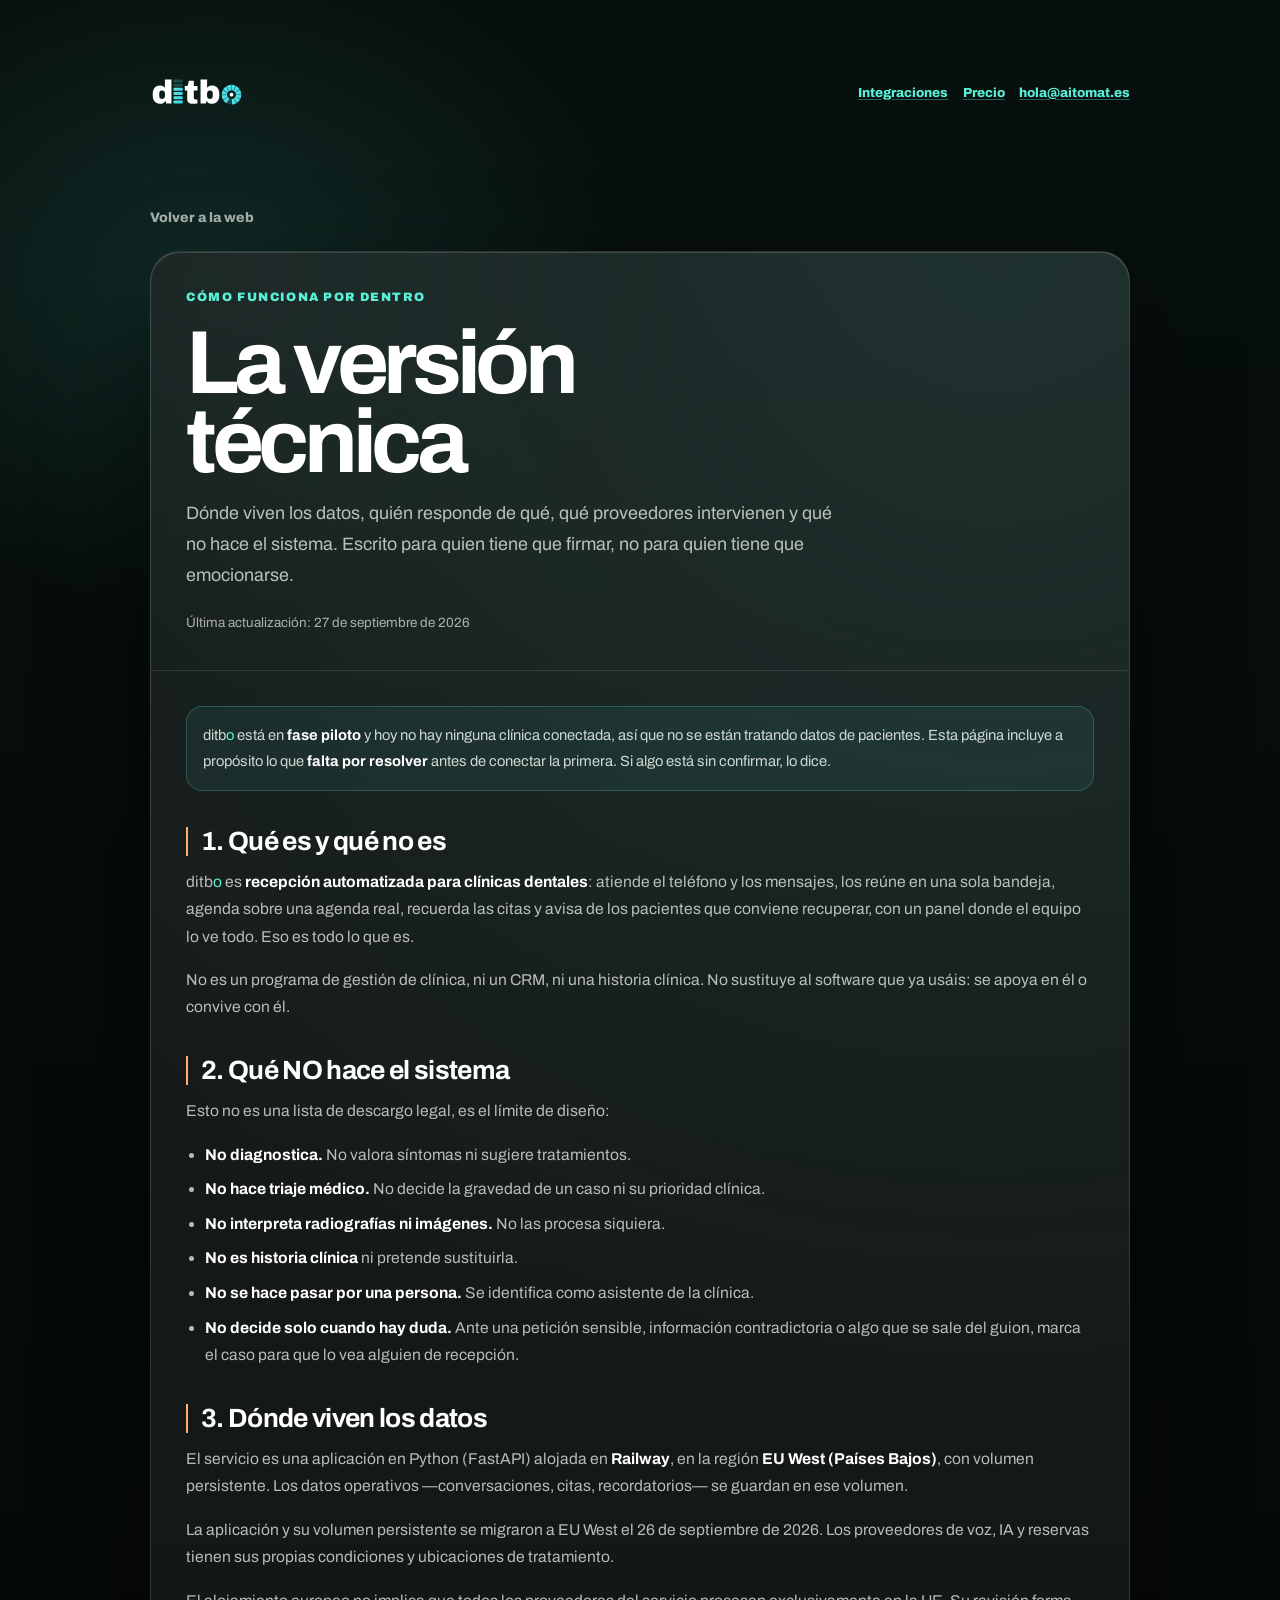
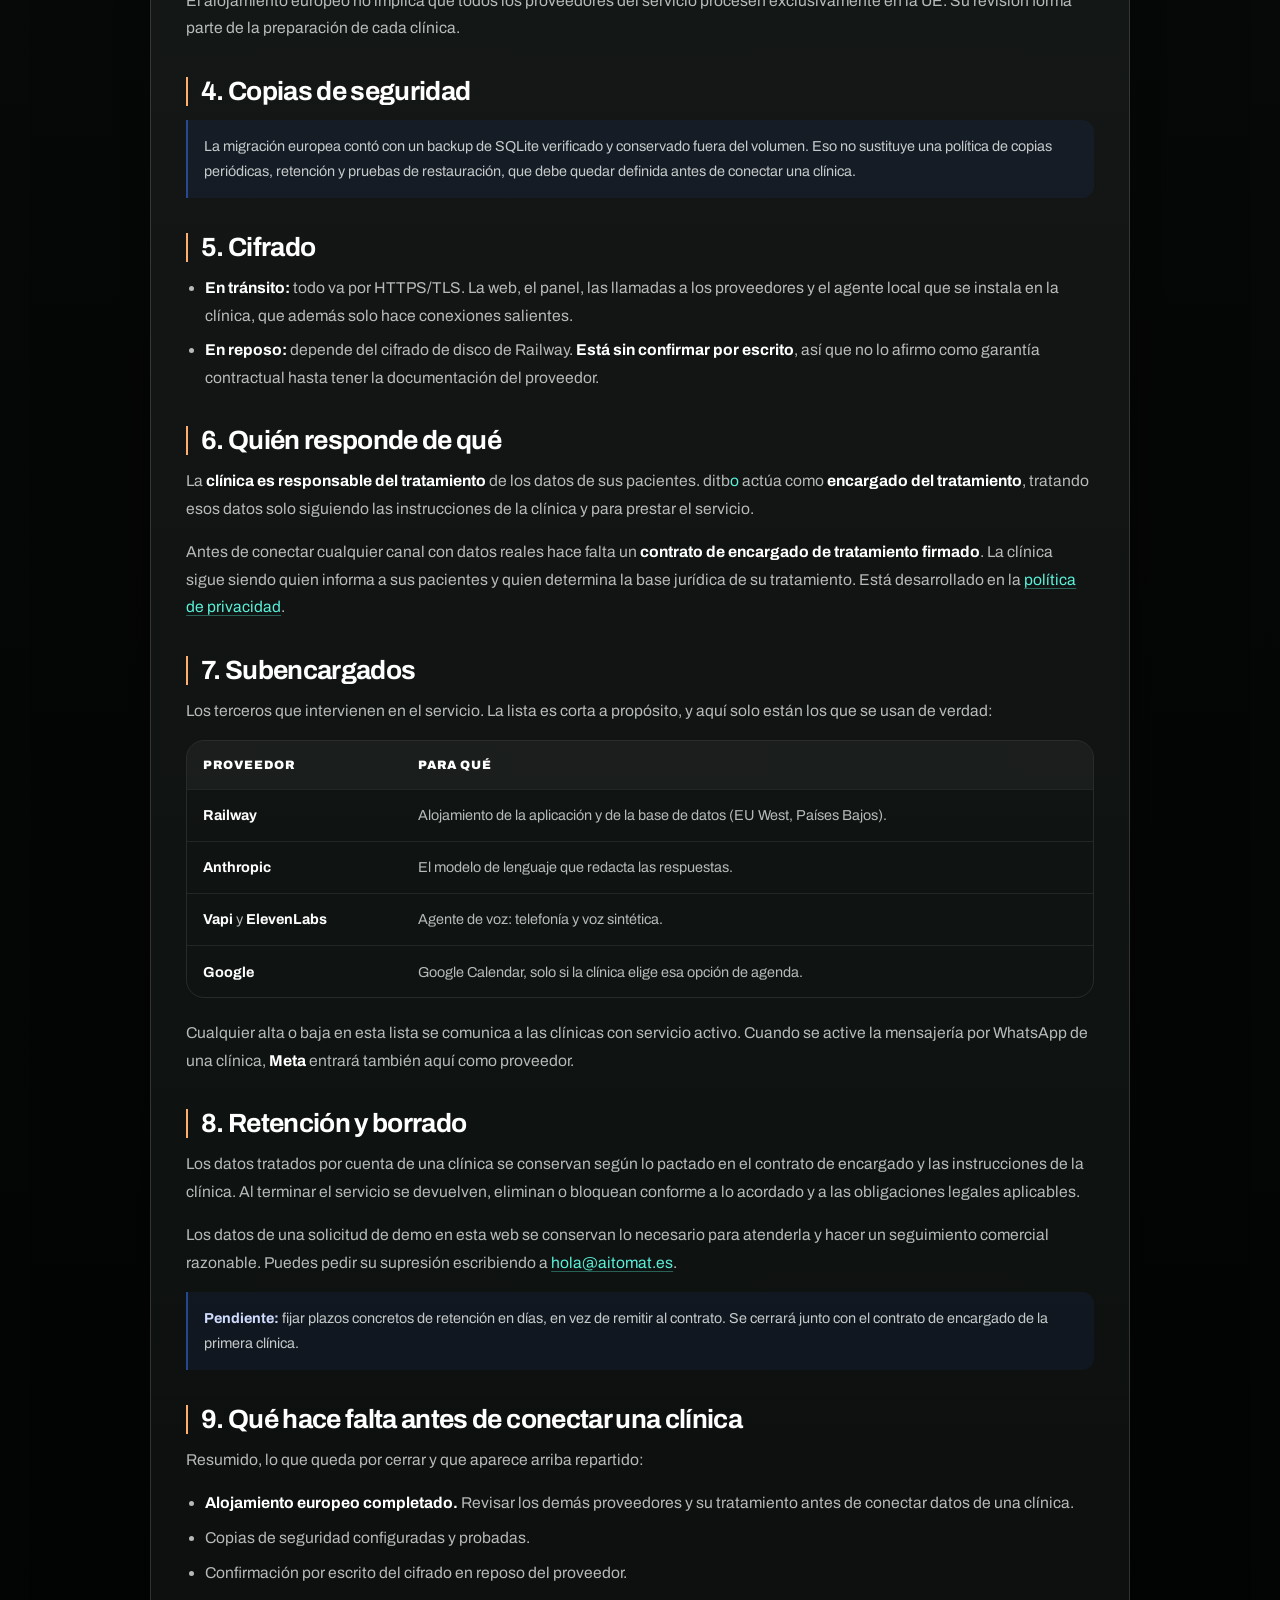
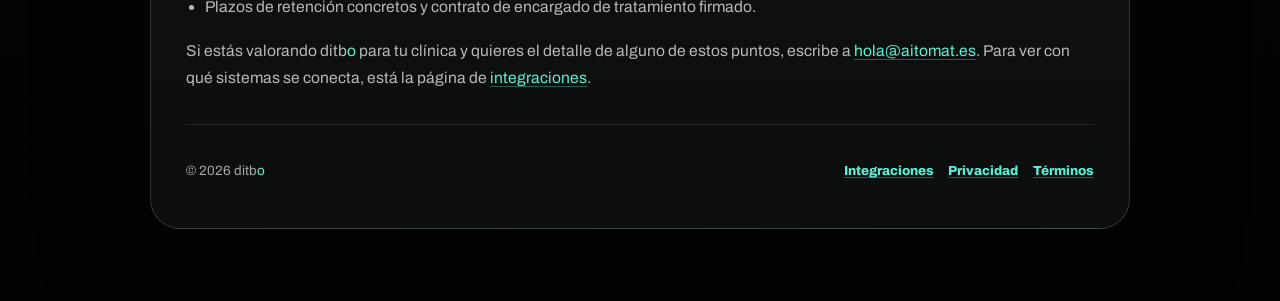
==== como-funciona.html @ bc3f9f7b "Marca ditbo, fase 2a: la web pasa a ditbo.es URLs canónicas, Open Graph, sitemap, robots y datos est" ====
<!DOCTYPE html>
<html lang="es">
<head>
  <meta charset="UTF-8">
  <meta name="viewport" content="width=device-width, initial-scale=1.0, viewport-fit=cover">
  <link rel="preload" href="fonts/archivo-normal-latin.woff2" as="font" type="font/woff2" crossorigin>
  <title>Cómo funciona por dentro - ditbo</title>
  <meta name="description" content="Dónde se alojan los datos, cifrado, responsable y encargado del tratamiento, subencargados, retención y qué NO hace el sistema. La versión técnica, para quien tiene que firmar.">
  <meta name="theme-color" content="#050706">
  <link rel="canonical" href="https://ditbo.es/como-funciona.html">
  <meta property="og:title" content="Cómo funciona por dentro - ditbo">
  <meta property="og:description" content="Dónde viven los datos, quién es responsable y quién encargado, qué proveedores intervienen y qué no hace el sistema.">
  <meta property="og:type" content="website">
  <meta property="og:url" content="https://ditbo.es/como-funciona.html">
  <meta property="og:site_name" content="ditbo">
  <meta property="og:locale" content="es_ES">
  <meta property="og:image" content="https://ditbo.es/assets/brand/ditbo-social-card.png">
  <meta property="og:image:width" content="1200">
  <meta property="og:image:height" content="630">
  <meta property="og:image:type" content="image/png">
  <meta property="og:image:alt" content="ditbo, recepción automatizada para clínicas dentales">
  <meta name="twitter:card" content="summary_large_image">
  <meta name="twitter:title" content="Cómo funciona ditbo por dentro">
  <meta name="twitter:description" content="Datos, seguridad, proveedores y límites técnicos de la recepción automatizada de ditbo para clínicas dentales.">
  <meta name="twitter:image" content="https://ditbo.es/assets/brand/ditbo-social-card.png">
  <meta name="twitter:image:alt" content="ditbo, recepción automatizada para clínicas dentales">
  <link rel="icon" href="/favicon.ico" sizes="any">
  <link rel="icon" type="image/png" sizes="48x48" href="/assets/brand/favicon-48.png">
  <link rel="icon" type="image/svg+xml" href="/brand/icono/icono-ditbo.svg">
  <link rel="apple-touch-icon" sizes="180x180" href="/assets/brand/apple-touch-icon.png">
  <link rel="manifest" href="site.webmanifest">
  <link rel="stylesheet" href="legal/legal.css?v=20261116-ditbo">
  <link rel="stylesheet" href="css/paginas.css?v=20261116-ditbo">
  <link rel="stylesheet" href="css/fonts.css?v=20260928-mobile-proportions">
  <link rel="stylesheet" href="css/refresh.css?v=20261116-ditbo">
</head>
<body>
  <main class="legal-shell">
    <nav class="legal-nav" aria-label="Navegación">
      <a class="brand" href="index.html" aria-label="ditbo, inicio"><img class="brand-wordmark" src="brand/logo/logo-ditbo.svg" alt="ditbo" width="2851" height="845"></a>
      <div class="legal-links">
        <a href="integraciones.html">Integraciones</a>
        <a href="index.html#precio">Precio</a>
        <a href="mailto:hola@aitomat.es">hola@aitomat.es</a>
      </div>
    </nav>

    <a class="back-link" href="index.html">Volver a la web</a>

    <article class="legal-doc">
      <header class="legal-head">
        <p class="legal-kicker">Cómo funciona por dentro</p>
        <h1>La versión técnica</h1>
        <p class="legal-lead">Dónde viven los datos, quién responde de qué, qué proveedores intervienen y qué no hace el sistema. Escrito para quien tiene que firmar, no para quien tiene que emocionarse.</p>
        <p class="legal-updated">Última actualización: 27 de septiembre de 2026</p>
      </header>

      <div class="legal-body">
        <p class="notice">
          <span class="marca">ditb<span class="b-ai">o</span></span> está en <strong>fase piloto</strong> y hoy no hay ninguna clínica conectada, así que no se están tratando datos de pacientes. Esta página incluye a propósito lo que <strong>falta por resolver</strong> antes de conectar la primera. Si algo está sin confirmar, lo dice.
        </p>

        <h2>1. Qué es y qué no es</h2>
        <p><span class="marca">ditb<span class="b-ai">o</span></span> es <strong>recepción automatizada para clínicas dentales</strong>: atiende el teléfono y los mensajes, los reúne en una sola bandeja, agenda sobre una agenda real, recuerda las citas y avisa de los pacientes que conviene recuperar, con un panel donde el equipo lo ve todo. Eso es todo lo que es.</p>
        <p>No es un programa de gestión de clínica, ni un CRM, ni una historia clínica. No sustituye al software que ya usáis: se apoya en él o convive con él.</p>

        <h2>2. Qué NO hace el sistema</h2>
        <p>Esto no es una lista de descargo legal, es el límite de diseño:</p>
        <ul>
          <li><strong>No diagnostica.</strong> No valora síntomas ni sugiere tratamientos.</li>
          <li><strong>No hace triaje médico.</strong> No decide la gravedad de un caso ni su prioridad clínica.</li>
          <li><strong>No interpreta radiografías ni imágenes.</strong> No las procesa siquiera.</li>
          <li><strong>No es historia clínica</strong> ni pretende sustituirla.</li>
          <li><strong>No se hace pasar por una persona.</strong> Se identifica como asistente de la clínica.</li>
          <li><strong>No decide solo cuando hay duda.</strong> Ante una petición sensible, información contradictoria o algo que se sale del guion, marca el caso para que lo vea alguien de recepción.</li>
        </ul>

        <h2>3. Dónde viven los datos</h2>
        <p>El servicio es una aplicación en Python (FastAPI) alojada en <strong>Railway</strong>, en la región <strong>EU West (Países Bajos)</strong>, con volumen persistente. Los datos operativos —conversaciones, citas, recordatorios— se guardan en ese volumen.</p>
        <p>La aplicación y su volumen persistente se migraron a EU West el 26 de septiembre de 2026. Los proveedores de voz, IA y reservas tienen sus propias condiciones y ubicaciones de tratamiento.</p>
        <p>El alojamiento europeo no implica que todos los proveedores del servicio procesen exclusivamente en la UE. Su revisión forma parte de la preparación de cada clínica.</p>

        <h2>4. Copias de seguridad</h2>
        <p class="int-falta">La migración europea contó con un backup de SQLite verificado y conservado fuera del volumen. Eso no sustituye una política de copias periódicas, retención y pruebas de restauración, que debe quedar definida antes de conectar una clínica.</p>

        <h2>5. Cifrado</h2>
        <ul>
          <li><strong>En tránsito:</strong> todo va por HTTPS/TLS. La web, el panel, las llamadas a los proveedores y el agente local que se instala en la clínica, que además solo hace conexiones salientes.</li>
          <li><strong>En reposo:</strong> depende del cifrado de disco de Railway. <strong>Está sin confirmar por escrito</strong>, así que no lo afirmo como garantía contractual hasta tener la documentación del proveedor.</li>
        </ul>

        <h2>6. Quién responde de qué</h2>
        <p>La <strong>clínica es responsable del tratamiento</strong> de los datos de sus pacientes. <span class="marca">ditb<span class="b-ai">o</span></span> actúa como <strong>encargado del tratamiento</strong>, tratando esos datos solo siguiendo las instrucciones de la clínica y para prestar el servicio.</p>
        <p>Antes de conectar cualquier canal con datos reales hace falta un <strong>contrato de encargado de tratamiento firmado</strong>. La clínica sigue siendo quien informa a sus pacientes y quien determina la base jurídica de su tratamiento. Está desarrollado en la <a href="legal/privacidad.html">política de privacidad</a>.</p>

        <h2>7. Subencargados</h2>
        <p>Los terceros que intervienen en el servicio. La lista es corta a propósito, y aquí solo están los que se usan de verdad:</p>
        <div class="legal-table-wrap">
          <table>
            <thead><tr><th>Proveedor</th><th>Para qué</th></tr></thead>
            <tbody>
              <tr><td data-label="Proveedor"><strong>Railway</strong></td><td data-label="Para qué">Alojamiento de la aplicación y de la base de datos (EU West, Países Bajos).</td></tr>
              <tr><td data-label="Proveedor"><strong>Anthropic</strong></td><td data-label="Para qué">El modelo de lenguaje que redacta las respuestas.</td></tr>
              <tr><td data-label="Proveedor"><strong>Vapi</strong> y <strong>ElevenLabs</strong></td><td data-label="Para qué">Agente de voz: telefonía y voz sintética.</td></tr>
              <tr><td data-label="Proveedor"><strong>Google</strong></td><td data-label="Para qué">Google Calendar, solo si la clínica elige esa opción de agenda.</td></tr>
            </tbody>
          </table>
        </div>
        <p>Cualquier alta o baja en esta lista se comunica a las clínicas con servicio activo. Cuando se active la mensajería por WhatsApp de una clínica, <strong>Meta</strong> entrará también aquí como proveedor.</p>

        <h2>8. Retención y borrado</h2>
        <p>Los datos tratados por cuenta de una clínica se conservan según lo pactado en el contrato de encargado y las instrucciones de la clínica. Al terminar el servicio se devuelven, eliminan o bloquean conforme a lo acordado y a las obligaciones legales aplicables.</p>
        <p>Los datos de una solicitud de demo en esta web se conservan lo necesario para atenderla y hacer un seguimiento comercial razonable. Puedes pedir su supresión escribiendo a <a href="mailto:hola@aitomat.es">hola@aitomat.es</a>.</p>
        <p class="int-falta"><strong>Pendiente:</strong> fijar plazos concretos de retención en días, en vez de remitir al contrato. Se cerrará junto con el contrato de encargado de la primera clínica.</p>

        <h2>9. Qué hace falta antes de conectar una clínica</h2>
        <p>Resumido, lo que queda por cerrar y que aparece arriba repartido:</p>
        <ul>
          <li><strong>Alojamiento europeo completado.</strong> Revisar los demás proveedores y su tratamiento antes de conectar datos de una clínica.</li>
          <li>Copias de seguridad configuradas y probadas.</li>
          <li>Confirmación por escrito del cifrado en reposo del proveedor.</li>
          <li>Plazos de retención concretos y contrato de encargado de tratamiento firmado.</li>
        </ul>
        <p>Si estás valorando <span class="marca">ditb<span class="b-ai">o</span></span> para tu clínica y quieres el detalle de alguno de estos puntos, escribe a <a href="mailto:hola@aitomat.es">hola@aitomat.es</a>. Para ver con qué sistemas se conecta, está la página de <a href="integraciones.html">integraciones</a>.</p>

        <footer class="legal-footer">
          <span>© 2026 <span class="marca">ditb<span class="b-ai">o</span></span></span>
          <div class="legal-links">
            <a href="integraciones.html">Integraciones</a>
            <a href="legal/privacidad.html">Privacidad</a>
            <a href="legal/terminos.html">Términos</a>
          </div>
        </footer>
      </div>
    </article>
  </main>
<script data-goatcounter="https://aitomat.goatcounter.com/count" async src="//gc.zgo.at/count.js"></script>
</body>
</html>
---- legal/legal.css ----
:root {
  --bg: #050706;
  --ink: #f7fbf8;
  --soft: rgba(247, 251, 248, 0.72);
  --muted: rgba(247, 251, 248, 0.5);
  --line: rgba(255, 255, 255, 0.13);
  --aqua: #5af0d8;
  --blue: #3978ff;
  --panel: rgba(255, 255, 255, 0.055);
  --panel-strong: rgba(255, 255, 255, 0.09);
  --radius: 22px;
}

* { box-sizing: border-box; }
html { scroll-behavior: smooth; }
body {
  margin: 0;
  min-height: 100vh;
  background:
    radial-gradient(900px 520px at 74% -12%, rgba(57, 120, 255, 0.18), transparent 62%),
    radial-gradient(680px 520px at 16% 8%, rgba(90, 240, 216, 0.12), transparent 64%),
    linear-gradient(180deg, #07100e 0%, var(--bg) 58%, #020303 100%);
  color: var(--ink);
  font-family: Archivo, system-ui, -apple-system, "Segoe UI", sans-serif;
  -webkit-font-smoothing: antialiased;
}

a { color: inherit; }
::selection { background: rgba(90, 240, 216, 0.28); }

.legal-shell {
  width: min(calc(100% - 2rem), 980px);
  margin: 0 auto;
  padding: clamp(2rem, 5vw, 4rem) 0 4.5rem;
}

.legal-nav,
.legal-footer {
  display: flex;
  align-items: center;
  justify-content: space-between;
  gap: 1rem;
  color: var(--muted);
}

.legal-nav {
  min-height: 56px;
  margin-bottom: clamp(3rem, 8vw, 5.5rem);
}

.brand {
  display: inline-flex;
  align-items: baseline;
  gap: 0.02em;
  color: var(--ink);
  font-family: Archivo, system-ui, sans-serif;
  font-size: 1.65rem;
  line-height: 1;
  text-decoration: none;
  white-space: nowrap;
}

.b-ai {
  color: var(--aqua);
}

.legal-links {
  display: flex;
  flex-wrap: wrap;
  justify-content: flex-end;
  gap: 0.9rem;
  font-size: 0.82rem;
  font-weight: 800;
}

.legal-links a,
.back-link,
.legal-doc a {
  color: var(--aqua);
  text-decoration: underline;
  text-decoration-color: rgba(90, 240, 216, 0.35);
  text-underline-offset: 0.18em;
}

.back-link {
  display: inline-flex;
  margin-bottom: 1.6rem;
  color: var(--muted);
  font-size: 0.86rem;
  font-weight: 800;
  text-decoration: none;
}

.legal-doc {
  position: relative;
  overflow: hidden;
  border: 1px solid rgba(255,255,255,0.14);
  border-radius: 30px;
  background:
    radial-gradient(circle at 86% 0%, rgba(90,240,216,0.1), transparent 38%),
    linear-gradient(180deg, rgba(255,255,255,0.075), rgba(255,255,255,0.03)),
    rgba(6,10,9,0.76);
  box-shadow: 0 42px 110px rgba(0,0,0,0.46), inset 0 1px 0 rgba(255,255,255,0.14);
}

.legal-head,
.legal-body {
  position: relative;
  z-index: 1;
}

.legal-head {
  padding: clamp(1.4rem, 4vw, 2.2rem);
  border-bottom: 1px solid rgba(255,255,255,0.1);
}

.legal-kicker {
  margin: 0 0 1rem;
  color: var(--aqua);
  font-size: 0.76rem;
  font-weight: 900;
  letter-spacing: 0.13em;
  text-transform: uppercase;
}

h1 {
  max-width: 12ch;
  margin: 0 0 1rem;
  color: #fff;
  font-size: clamp(2.8rem, 7vw, 5.6rem);
  line-height: 0.88;
  letter-spacing: -0.06em;
}

.legal-lead {
  max-width: 66ch;
  margin: 0;
  color: var(--soft);
  font-size: clamp(1rem, 1.6vw, 1.12rem);
  line-height: 1.7;
}

.legal-updated {
  margin: 1.2rem 0 0;
  color: var(--muted);
  font-size: 0.84rem;
}

.legal-body {
  padding: clamp(1.4rem, 4vw, 2.2rem);
}

.notice {
  margin: 0 0 1.8rem;
  padding: 1rem;
  border: 1px solid rgba(90,240,216,0.22);
  border-radius: 16px;
  background: rgba(90,240,216,0.07);
  color: rgba(247,251,248,0.82);
  font-size: 0.92rem;
  line-height: 1.65;
}

h2 {
  margin: 2.2rem 0 0.75rem;
  color: #fff;
  font-size: clamp(1.25rem, 2.2vw, 1.65rem);
  line-height: 1.1;
  letter-spacing: -0.025em;
}

h2:first-child { margin-top: 0; }
p,
li {
  color: var(--soft);
  font-size: 0.98rem;
  line-height: 1.75;
}

p { margin: 0 0 1rem; }
ul {
  display: grid;
  gap: 0.45rem;
  margin: 0.7rem 0 1rem;
  padding-left: 1.2rem;
}

strong { color: #fff; }

.legal-table-wrap {
  overflow-x: auto;
  margin: 1rem 0 1.3rem;
  border: 1px solid rgba(255,255,255,0.1);
  border-radius: 18px;
}

table {
  width: 100%;
  min-width: 680px;
  border-collapse: collapse;
}

th,
td {
  padding: 0.9rem 1rem;
  border-bottom: 1px solid rgba(255,255,255,0.08);
  color: var(--soft);
  font-size: 0.9rem;
  line-height: 1.55;
  text-align: left;
  vertical-align: top;
}

tr:last-child td { border-bottom: 0; }
th {
  color: #fff;
  background: rgba(255,255,255,0.045);
  font-size: 0.76rem;
  font-weight: 900;
  letter-spacing: 0.08em;
  text-transform: uppercase;
}

.legal-footer {
  margin-top: 2rem;
  padding-top: 1.5rem;
  border-top: 1px solid rgba(255,255,255,0.1);
  font-size: 0.84rem;
}

@media (max-width: 620px) {
  .legal-shell { width: min(calc(100% - 1rem), 980px); }
  .legal-nav,
  .legal-footer {
    align-items: flex-start;
    flex-direction: column;
  }
  .legal-links { justify-content: flex-start; }
  h1 { font-size: clamp(2.6rem, 16vw, 4.2rem); }
}

/* El nombre no se parte al final de una linea. La «o» aqua la pinta .b-ai. */
.marca { white-space: nowrap; }

/* ── Movil: menos relleno anidado y enlaces pulsables ────────────────────────
   Pagina, tarjeta y recuadro sumaban tres rellenos: el texto quedaba en una
   columna de 220 px. Los enlaces median 16 px de alto. */
@media (max-width: 620px) {
  .legal-head,
  .legal-body { padding: 1rem; }
  .legal-links a,
  .back-link {
    display: inline-flex;
    align-items: center;
    min-height: 40px;
  }
}
---- css/paginas.css ----
/*
  Componentes de las páginas de contenido (integraciones, cómo funciona).

  Se carga DESPUÉS de legal/legal.css y reutiliza sus tokens (--aqua, --soft,
  --line, --panel, --radius…). Aquí solo vive lo que la plantilla legal no
  tenía: el grupo de integración, la ficha de cada sistema y el distintivo de
  estado. Nada de tokens nuevos.
*/

/* ── Marca dentro de texto corrido ─────────────────────────────────────────
   «ditbo» se compone como el logo: «ditb» + la «o» en aqua (.b-ai), igual que
   en la landing (brandify, landing.js; web/CLAUDE.md §2). Aquí solo hace falta
   evitar que el nombre se parta al final de una línea.
   El aqua no se confunde con un enlace porque en esta plantilla los enlaces van
   siempre subrayados. */
.marca { white-space: nowrap; }

/* ── Distintivo de estado ──────────────────────────────────────────────────── */
.estado {
  display: inline-flex;
  align-items: center;
  gap: 0.45rem;
  padding: 0.3rem 0.7rem;
  border: 1px solid var(--line);
  border-radius: 999px;
  font-size: 0.7rem;
  font-weight: 900;
  letter-spacing: 0.09em;
  text-transform: uppercase;
  white-space: nowrap;
}

.estado::before {
  width: 6px;
  height: 6px;
  border-radius: 50%;
  background: currentColor;
  content: "";
}

.estado--listo {
  border-color: rgba(90, 240, 216, 0.3);
  background: rgba(90, 240, 216, 0.09);
  color: var(--aqua);
}

.estado--desarrollo {
  border-color: rgba(57, 120, 255, 0.36);
  background: rgba(57, 120, 255, 0.12);
  color: #9dbcff;
}

.estado--estudio {
  background: var(--panel);
  color: rgba(247, 251, 248, 0.66);
}

/* ── Grupo de integraciones ────────────────────────────────────────────────── */
.grupo { margin: 2.6rem 0 0; }
.grupo:first-of-type { margin-top: 0; }

.grupo-cab {
  display: flex;
  align-items: center;
  flex-wrap: wrap;
  gap: 0.8rem;
  margin: 0 0 0.5rem;
}

.grupo-cab h2 { margin: 0; }

.grupo-lead {
  max-width: 68ch;
  margin: 0 0 1.4rem;
  color: var(--muted);
  font-size: 0.92rem;
  line-height: 1.7;
}

/* ── Ficha de un sistema ───────────────────────────────────────────────────── */
.int {
  margin: 0 0 1rem;
  padding: clamp(1.1rem, 3vw, 1.5rem);
  border: 1px solid var(--line);
  border-radius: var(--radius);
  background: var(--panel);
}

.int:last-child { margin-bottom: 0; }

.int > h3 {
  margin: 0 0 0.6rem;
  color: #fff;
  font-size: 1.12rem;
  letter-spacing: -0.02em;
}

.int p { margin: 0 0 0.9rem; }
.int p:last-child { margin-bottom: 0; }

.int .legal-table-wrap { margin-bottom: 0.9rem; }
.int table { min-width: 520px; }
.int th { width: 50%; }

/* Lo que falta para que esto funcione de verdad. Va en toda ficha que no esté
   lista: es la parte honesta y no debe poder pasarse por alto. */
.int-falta {
  margin: 0.9rem 0 0;
  padding: 0.85rem 1rem;
  border-left: 2px solid rgba(57, 120, 255, 0.5);
  border-radius: 0 12px 12px 0;
  background: rgba(57, 120, 255, 0.07);
  color: rgba(247, 251, 248, 0.78);
  font-size: 0.9rem;
  line-height: 1.65;
}

.int-falta strong { color: #cfdcff; }

/* ── Tablas apiladas en movil ────────────────────────────────────────────────
   A 390 px una tabla de dos columnas obliga a scroll horizontal dentro de su
   contenedor, y lo que se sale no se ve si no lo buscas. En movil cada fila
   pasa a bloque: la cabecera de la columna va encima de su valor (viene en
   data-label) y la tabla deja de scrollar. */
@media (max-width: 620px) {
  .legal-table-wrap {
    overflow-x: visible;
    border: 0;
    border-radius: 0;
  }

  .legal-table-wrap table,
  .int table {
    min-width: 0;
    width: 100%;
  }

  /* La cabecera desaparece: su texto lo repite cada celda con data-label. */
  .legal-table-wrap thead {
    position: absolute;
    width: 1px;
    height: 1px;
    overflow: hidden;
    clip-path: inset(50%);
    white-space: nowrap;
  }

  .legal-table-wrap tr {
    display: block;
    margin-bottom: 0.7rem;
    border: 1px solid rgba(255, 255, 255, 0.1);
    border-radius: 16px;
    background: rgba(255, 255, 255, 0.03);
  }

  .legal-table-wrap tr:last-child { margin-bottom: 0; }

  .legal-table-wrap td {
    display: block;
    padding: 0.85rem 1rem;
    border-bottom: 1px solid rgba(255, 255, 255, 0.07);
  }

  .legal-table-wrap tr td:last-child { border-bottom: 0; }

  .legal-table-wrap td::before {
    display: block;
    margin-bottom: 0.3rem;
    color: #fff;
    content: attr(data-label);
    font-size: 0.7rem;
    font-weight: 900;
    letter-spacing: 0.09em;
    text-transform: uppercase;
  }
}

/* ── Movil: fichas con menos relleno ─────────────────────────────────────────
   Van dentro de .legal-body, que ya tiene el suyo: se recorta el de la ficha y
   el de cada celda apilada. */
@media (max-width: 620px) {
  .int { padding: 0.85rem; }
  .legal-table-wrap td { padding: 0.75rem 0.8rem; }
}
---- css/fonts.css ----
/* Self-hosted Google Fonts, SIL Open Font License; licenses in /fonts. */
@font-face {
  font-family: 'Archivo';
  font-style: normal;
  font-weight: 400 900;
  font-stretch: 100%;
  font-display: swap;
  src: url(../fonts/archivo-normal-latin.woff2) format('woff2');
  unicode-range: U+0000-00FF, U+0131, U+0152-0153, U+02BB-02BC, U+02C6, U+02DA, U+02DC, U+0304, U+0308, U+0329, U+2000-206F, U+20AC, U+2122, U+2191, U+2193, U+2212, U+2215, U+FEFF, U+FFFD;
}
---- css/refresh.css ----
/* Shared refresh: dark / aqua identity, with a restrained warm accent. */
:root {
  --orange: #ffad70;
  --orange-ink: #1e1007;
  --orange-soft: rgba(255, 173, 112, .1);
  --orange-line: rgba(255, 173, 112, .36);
  --muted: rgba(247, 251, 248, .66);
}

html { scroll-padding-top: 100px; }
.pilot-badge {
  display: inline-flex;
  align-items: center;
  justify-content: center;
  flex-wrap: wrap;
  gap: .45rem .9rem;
  max-width: 100%;
  margin: .6rem 0 1rem;
  padding: .7rem 1rem;
  border: 1px solid var(--orange-line);
  border-radius: 14px;
  background: var(--orange-soft);
  color: var(--orange);
  font-size: .76rem;
  font-weight: 800;
  letter-spacing: .06em;
  text-decoration: none;
}
.pilot-badge small { color: var(--soft); font-size: .75rem; font-weight: 500; letter-spacing: 0; }
.pilot-badge:hover { border-color: var(--orange); }
.hero h1 { font-size: clamp(2.5rem, 7.3vw, 6.25rem); line-height: 1; word-spacing: .05em; }
.hero .hero-lead { max-width: 58ch; line-height: 1.65; }
.hero .hero-actions { margin-top: 1.35rem; }
.primary-btn { background: var(--aqua); color: var(--bg); }
.nav-cta { background: var(--orange); color: var(--orange-ink); }
.secondary-btn:hover { border-color: var(--orange-line); background: var(--orange-soft); }
.pilot-label, .plan-sello, .trust-section .audit-question > span { color: var(--orange); }
.plan-sello { background: var(--orange-soft); border-color: var(--orange-line); }
.pilot-panel { border-color: var(--orange-line); background: linear-gradient(115deg, var(--orange-soft), var(--panel)); }
.plan { display: flex; flex-direction: column; min-width: 0; }
.plan--destacado { border-color: var(--orange-line); border-top: 3px solid var(--orange); }
.plan .plan-lista { flex: 1; }
.plan .plan-btn { min-height: 48px; }
.plan-extra { line-height: 1.6; color: var(--soft); }
.pricing-lead { max-width: 52ch; }
.planes-nota { line-height: 1.7; }
.legal-doc h2 { border-left: 2px solid var(--orange); padding-left: .8rem; }
.legal-doc p, .legal-doc li { line-height: 1.75; }
.legal-links a:hover, .legal-footer a:hover { color: var(--orange); }
.legal-nav { gap: 1.25rem; }
.legal-links a { display: inline-flex; align-items: center; min-height: 44px; }
/* Both the scripted and live chat use one fixed outer box. Flex children may
   shrink; message content is never allowed to determine the phone height. */
#flujo .story-phone, #flujo.demo-live .story-phone {
  width: clamp(280px, 26vw, 340px);
  height: clamp(574px, 53.3vw, 697px);
  min-height: 0;
  flex: none;
  transition: transform 700ms var(--ease);
}
#flujo .phone-screen { min-height: 0; height: 100%; isolation: isolate; }
#story-phone-chat { flex: 1 1 0; min-height: 0; overflow-x: hidden; overflow-y: auto; overscroll-behavior: contain; scroll-behavior: smooth; }
#story-phone-chat > * { flex-shrink: 0; overflow-wrap: anywhere; }
#flujo .wa-header, #flujo .wa-statusbar, #flujo .wa-inputbar, #flujo .phone-home { flex-shrink: 0; }
#story-phone-chat .bubble { max-width: 90%; }
#flujo .wa-field-live { min-width: 0; }
@media (max-width: 760px) {
  #flujo .story-phone, #flujo.demo-live .story-phone { width: min(76vw, 288px); height: min(155.8vw, 590.4px); }
  .hero h1 { font-size: clamp(2.3rem, 9vw, 4.4rem); line-height: 1.06; }
  .pilot-badge { gap: .35rem .6rem; padding: .65rem .8rem; font-size: .7rem; }
  .pilot-badge small { font-size: .7rem; }
  .hero-fast-path { row-gap: .6rem; }
  .plan { padding: 1.5rem; }
  .legal-nav { align-items: flex-start; }
  .legal-links { gap: .25rem .75rem; }
  .os-tab { min-height: 44px; }
}
@media (max-width: 380px) {
  .pilot-badge small { flex-basis: 100%; order: 1; }
  .hero-actions > a { width: 100%; }
}
@media (prefers-reduced-motion: reduce) {
  html, #story-phone-chat { scroll-behavior: auto; }
  #flujo .story-phone, #flujo.demo-live .story-phone { transition: none; }
}

/* Legible metadata and text links; avoid continuous repainting on small screens. */
.mi-time, .mi-prev, .voice-topic-pill > span { color: var(--soft); }
.sistemas-lead a, .planes-nota a { text-decoration: underline; text-underline-offset: .2em; }
@media (max-width: 760px), (prefers-reduced-motion: reduce) {
  .site-nav, .liquid-glass, .story-note { backdrop-filter: none; -webkit-backdrop-filter: none; }
  #flujo .story-phone { transform: none; }
}

/* Contain decorative effects without creating a horizontal scroll area. */
html, body { overflow-x: clip; }

/* Mobile is a reading sequence, not a scaled desktop canvas. */
.hero-mobile-title, .mobile-overview { display: none; }
@media (max-width: 1040px) {
  html.mobile-menu-open, html.mobile-menu-open body { overflow: hidden; }
  .site-nav.menu-open::before { content: ''; position: fixed; inset: 0; background: rgba(0,0,0,.8); z-index: -1; }
  .site-nav .nav-links { max-height: calc(100dvh - 100px - env(safe-area-inset-bottom)); overflow-y: auto; overscroll-behavior: contain; }
}
@media (max-width: 760px) {
  html { scroll-padding-top: 88px; }
  body { padding-bottom: env(safe-area-inset-bottom); }
  .site-nav { top: max(8px, env(safe-area-inset-top)); padding: 6px 10px; gap: 8px; min-height: 56px; }
  .site-nav .brand { font-size: 1.45rem; }
  .site-nav .nav-cta { padding: 0 12px; min-height: 44px; font-size: .8rem; }
  .nav-toggle { width: 44px; height: 44px; flex-shrink: 0; }
  .hero { min-height: 0; padding: 92px 0 32px; text-align: left; }
  .hero-copy { width: 100%; max-width: none; }
  .hero .eyebrow { font-size: .7rem; letter-spacing: .07em; margin: 0 0 10px; text-align: left; }
  .hero .pilot-badge { margin: 0 0 16px; justify-content: flex-start; border-radius: 10px; font-size: .72rem; padding: 9px 10px; gap: 4px 10px; }
  .hero .pilot-badge small { flex-basis: auto; order: 0; font-size: .7rem; }
  .hero .pilot-badge > [aria-hidden] { display: none; }
  .hero-desktop-title { display: none; }
  .hero-mobile-title { display: inline; }
  .hero h1 { margin: 0; font-size: clamp(2rem, 8.9vw, 2.65rem); line-height: 1.08; letter-spacing: -.045em; text-wrap: balance; }
  .hero-title-wrap { margin: 0; }
  .hero .hero-lead { font-size: 1rem; line-height: 1.55; margin: 16px 0 0; max-width: none; }
  .hero-rotator, .hero-cue, .hero-spotlight { display: none; }
  .hero .hero-actions { display: grid; grid-template-columns: 1fr; gap: 8px; margin-top: 18px; }
  .hero-actions a { min-height: 48px; padding: 12px; width: 100%; font-size: .95rem; }
  .hero-fast-path { justify-content: flex-start; gap: 4px 12px; margin-top: 10px; }
  .hero-fast-path a { font-size: .8rem; min-height: 44px; padding: 4px 0; }
  .ambient-particles { display: none; }
  .ambient-bg { background: var(--bg); }
  .hero, main > section, .site-footer { width: calc(100% - 32px); max-width: 620px; margin-left: auto; margin-right: auto; }
  main > section:not(.hero) { padding-top: 40px; padding-bottom: 40px; }
  main > section h2 { font-size: clamp(1.75rem, 7.4vw, 2.2rem); line-height: 1.12; letter-spacing: -.035em; }
  main > section p { line-height: 1.6; }
  .section-copy, .story-intro, .voice-copy, .cta-copy { padding: 0; text-align: left; }
  .section-copy p, .story-intro > p, .voice-copy > p, .cta-copy > p { font-size: 1rem; }
  .mobile-overview { display: block; border-top: 1px solid var(--line); }
  .mobile-overview > p { color: var(--soft); font-size: 1rem; }
  .mobile-overview .eyebrow { color: var(--orange); font-size: .72rem; letter-spacing: .07em; }
  .mobile-overview h2 { margin: 12px 0 16px; }
  .mobile-benefits { list-style: none; padding: 0; margin: 24px 0; display: grid; gap: 20px; }
  .mobile-benefits li { display: grid; grid-template-columns: 32px minmax(0,1fr); gap: 12px; }
  .mobile-benefits li > span { color: var(--orange); font-weight: 800; padding-top: 3px; }
  .mobile-benefits h3, .mobile-included h3 { font-size: 1.05rem; margin: 0 0 6px; }
  .mobile-benefits p, .mobile-included p { font-size: .95rem; color: var(--soft); margin: 0; }
  .mobile-included { padding: 20px; border: 1px solid var(--orange-line); border-radius: 18px; background: var(--orange-soft); }
  .mobile-included a { color: var(--orange); display: inline-flex; align-items: center; min-height: 48px; line-height: 1.5; margin-top: 10px; font-weight: 700; }
  .os-tabs { flex-wrap: wrap; overflow: visible; }
  .os-tab { min-height: 44px; font-size: .8rem; white-space: normal; }
  .os-step { padding: 16px; }
  .os-step p, .os-caption, .os-note, .os-kpi small { font-size: .88rem; }
  .os-disclaimer { font-size: .85rem !important; }
  .mail-app { min-width: 0; }
  .mail-body { display: flex; flex-direction: column; }
  .message-list { max-height: 180px; overflow-y: auto; overscroll-behavior: contain; }
  .message-item { min-height: 64px; padding: 12px; }
  .message-item .mi-from, .message-item .mi-sub { font-size: .9rem; }
  .message-item .mi-prev, .mi-time { font-size: .8rem; }
  .reader-content { padding: 16px; font-size: .95rem; }
  .reader-toolbar { flex-wrap: wrap; }
  .reader-toolbar button, .reader-actions button { min-height: 44px; }
  .story-scrollcue, .desk-scene, .story-radar { display: none; }
  #flujo .story-phone-pin { position: static; min-height: 0; padding: 24px 0 0; gap: 24px; }
  #flujo .story-phone, #flujo.demo-live .story-phone { width: min(100%, 270px); height: 554px; transform: none; transition: none; }
  #flujo .story-notes, #flujo.demo-live .story-notes { display: grid; width: 100%; grid-template-columns: 1fr; gap: 12px; }
  #flujo .story-notes .story-note { opacity: 1; transform: none; padding: 16px; min-height: 0; }
  .story-note h3 { font-size: 1rem; }
  .story-note p { font-size: .9rem; }
  .story-note .note-ic { width: 36px; height: 36px; flex-shrink: 0; }
  #story-phone-chat .bubble { font-size: .85rem; line-height: 1.45; }
  .voice-redesign { gap: 24px; }
  .voice-agent-figure { max-height: 240px; }
  .voice-topic-pill > span { font-size: .85rem; }
  .sistemas { padding-left: 0; padding-right: 0; }
  .sistemas h2 { font-size: 1.85rem; }
  .sistemas-lead { font-size: 1rem; }
  .pricing-shell { padding: 0; border: 0; background: none; box-shadow: none; }
  .planes { display: grid; grid-template-columns: minmax(0,1fr); gap: 20px; }
  .plan { padding: 24px 20px; border-radius: 20px; }
  .plan-precio { font-size: 3rem; line-height: 1.1; }
  .plan-lista { font-size: 1rem; line-height: 1.65; }
  .plan-lista li { margin-bottom: 8px; }
  .plan-extra, .planes-nota { font-size: .88rem; }
  .plan-btn { width: 100%; min-height: 48px; font-size: 1rem; }
  .pilot-panel { padding: 20px; }
  .pilot-panel h3 { font-size: 1.5rem; }
  .pilot-panel p { font-size: 1rem; }
  .trust-faq summary { font-size: 1rem; min-height: 56px; padding: 16px 0; }
  .cta-section { gap: 24px; }
  .lead-form { padding: 20px 16px; }
  .lead-form input, .lead-form select { min-height: 48px; max-width: 100%; }
  .consent { font-size: .88rem; line-height: 1.5; }
  .site-footer { padding: 32px 0 max(24px,env(safe-area-inset-bottom)); display: flex; flex-direction: column; align-items: flex-start; gap: 20px; }
  .site-footer > div { display: grid; grid-template-columns: 1fr 1fr; width: 100%; gap: 8px 16px; }
  .site-footer div a { min-height: 44px; font-size: .9rem; }
  .site-footer .footer-demo, .site-footer a[href^="mailto:"] { grid-column: 1/-1; }
  .site-footer .footer-demo { color: var(--orange); font-size: 1rem; }
  .demo-modal-card { max-height: calc(100dvh - 32px - env(safe-area-inset-top) - env(safe-area-inset-bottom)); overflow-y: auto; padding: 24px 16px; }
  .demo-modal-close { min-width: 44px; min-height: 44px; }
  .legal-shell { width: calc(100% - 32px); padding-top: max(16px,env(safe-area-inset-top)); }
  .legal-nav { margin-bottom: 24px; gap: 16px; }
  .legal-links { display: grid; grid-template-columns: 1fr 1fr; width: 100%; gap: 4px 12px; font-size: .88rem; }
  .legal-links a { min-height: 44px; }
  .legal-doc { border-radius: 20px; }
  .legal-head, .legal-body { padding: 20px 16px; }
  .legal-head h1 { font-size: clamp(2rem,9vw,2.6rem); line-height: 1.08; max-width: none; overflow-wrap: anywhere; }
  .legal-body p, .legal-body li { font-size: 1rem; overflow-wrap: anywhere; }
  .legal-kicker { font-size: .72rem; }
  .legal-table-wrap { overflow: visible; border: 0; }
  .legal-table-wrap table { display: block; min-width: 0; width: 100%; }
  .legal-table-wrap thead { position: absolute; width: 1px; height: 1px; overflow: hidden; clip-path: inset(50%); }
  .legal-table-wrap tbody { display: block; }
  .legal-table-wrap tr { display: block; margin: 0 0 16px; border: 1px solid var(--line); border-radius: 12px; padding: 12px; }
  .legal-table-wrap td { display: block; padding: 10px 0; font-size: .95rem; overflow-wrap: anywhere; border-bottom: 1px solid var(--line); }
  .legal-table-wrap td:last-child { border-bottom: 0; }
  .legal-table-wrap td::before { content: attr(data-label); display: block; margin-bottom: 6px; color: var(--orange); font-weight: 700; font-size: .8rem; }
  .legal-footer { font-size: .9rem; gap: 16px; }
  .legal-footer a { display: inline-flex; min-height: 44px; align-items: center; }
}
@media (max-width: 360px) {
  .hero { padding-top: 84px; }
  .hero .eyebrow { font-size: .64rem; }
  .hero .pilot-badge small { display: block; flex-basis: 100%; }
  .hero .pilot-badge { margin-bottom: 12px; }
  .hero .hero-lead { font-size: .95rem; margin-top: 12px; }
  .hero .hero-actions { margin-top: 14px; }
  .site-nav .brand { font-size: 1.25rem; }
  .site-nav .nav-cta { font-size: .72rem; padding: 0 8px; }
}
@media (max-width: 980px) and (orientation: landscape) and (max-height: 500px) {
  .site-nav .nav-links { max-height: calc(100dvh - 84px); }
  .hero { padding-top: 88px; }
}
/* The original title styles target every span; wrappers keep normal typography. */
.hero h1 .hero-desktop-title, .hero h1 .hero-mobile-title { font: inherit; color: inherit; line-height: inherit; letter-spacing: inherit; }
.hero h1 .hero-mobile-title { display: none; }
@media (max-width: 760px) {
  .hero h1 { max-width: none; margin-inline: 0; text-align: left; }
  .hero h1 .hero-desktop-title { display: none; }
  .hero h1 .hero-mobile-title { display: inline; }
  .hero h1 .hero-mobile-title .shiny { display: inline; font-family: inherit; font-style: normal; font-weight: inherit; line-height: inherit; }
  .hero .hero-fast-path a { flex: none; width: auto; border: 0; border-radius: 0; background: none; text-decoration: underline; text-underline-offset: 4px; }
}
@media (max-width: 760px) {
  html { scroll-behavior: auto; }
  body { padding-left: env(safe-area-inset-left); padding-right: env(safe-area-inset-right); }
}
@media (max-width: 760px) {
  .voice-head h2 { max-width: none; }
  .voice-robot { height: 300px; transform: none; }
  .voice-robot .voice-3d-fallback { transform: scale(.8); }
  .voice-sub { font-size: 1rem; }
}
@media (max-width: 760px) {
  main > section[id] { scroll-margin-top: 0; }
}
.message-item .mi-time, .message-item .mi-prev { color: var(--soft); }
@media (max-width: 760px) {
  .message-item .mi-time { font-size: .8rem; }
}


/* ─────────────────────────────────────────────────────────────────────────────
   Planes: card que se entiende en tres segundos.
   Arriba a la derecha, la pegatina de MES GRATIS. Debajo del nombre, el precio
   y los dos datos que deciden la compra (minutos y locales). La lista se queda
   en lo vendedor; el detalle completo vive plegado al final de la sección.
   ───────────────────────────────────────────────────────────────────────────── */
.svg-defs { position: absolute; width: 0; height: 0; overflow: hidden; }

.planes { align-items: stretch; }
.plan {
  position: relative;
  display: flex;
  flex-direction: column;
  min-width: 0;
  padding: clamp(1.3rem, 2.6vw, 1.8rem);
  overflow: visible;
}
.plan--destacado { border-color: var(--orange-line); border-top: 3px solid var(--orange); }

/* La pegatina: sello dentado, doble aro y relieve, pegado al vértice superior
   derecho. Va rotada como si alguien la hubiera pegado a mano. */
.plan-pegatina {
  position: absolute;
  top: -12px;
  right: -10px;
  width: var(--sello-tam, 72px);
  height: var(--sello-tam, 72px);
  display: grid;
  place-items: center;
  transform: rotate(11deg);
  filter: drop-shadow(0 8px 16px rgba(0, 0, 0, .55));
  pointer-events: none;
  z-index: 2;
}
.plan-pegatina-sello {
  position: absolute;
  inset: 0;
  width: 100%;
  height: 100%;
  fill: var(--orange);
}
/* Dos aros interiores: el fino marca el canto del sello y el punteado le da el
   aire de pegatina troquelada. */
.plan-pegatina::before,
.plan-pegatina::after {
  content: "";
  position: absolute;
  border-radius: 50%;
}
.plan-pegatina::before {
  inset: 9%;
  border: 1.5px solid rgba(30, 16, 7, .22);
}
.plan-pegatina::after {
  inset: 13%;
  border: 1px dashed rgba(30, 16, 7, .45);
}
.plan-pegatina-txt {
  position: relative;
  display: grid;
  justify-items: center;
  gap: 1px;
  width: 80%;
  color: var(--orange-ink);
  text-align: center;
  line-height: .98;
  text-transform: uppercase;
}
.plan-pegatina-txt b {
  font-size: calc(var(--sello-tam, 72px) * .172);
  font-weight: 900;
  letter-spacing: -.015em;
}
/* Brillo diagonal: volumen de pegatina, sin gradiente de plantilla. */
.plan-pegatina-txt::before {
  content: "";
  position: absolute;
  inset: -40% -26%;
  border-radius: 50%;
  background: linear-gradient(145deg, rgba(255, 255, 255, .34), rgba(255, 255, 255, 0) 54%);
  pointer-events: none;
}

.plan-cab {
  display: flex;
  flex-direction: column;
  gap: .3rem;
  padding-right: calc(var(--sello-tam, 72px) * .62);
  margin-bottom: .9rem;
}
.plan-cab .plan-nombre, .plan-cab .plan-para { margin: 0; }
.plan-cab .plan-para { color: var(--soft); font-size: .94rem; line-height: 1.4; }
.plan--destacado .plan-cab .plan-para { color: var(--aqua); }
.plan-sello { background: var(--orange-soft); border-color: var(--orange-line); color: var(--orange); }
.plan .plan-precio { margin-bottom: 1.1rem; }

/* Los dos datos duros, sin caja pesada: dos filetes finos los enmarcan. */
.plan-datos {
  list-style: none;
  display: grid;
  grid-template-columns: repeat(2, minmax(0, 1fr));
  gap: 0 1rem;
  margin: 0 0 1.2rem;
  padding: .9rem 0;
  border-top: 1px solid var(--line);
  border-bottom: 1px solid var(--line);
}
.plan-datos li { display: grid; gap: 2px; min-width: 0; }
.plan-datos span {
  color: var(--muted);
  font-size: .6rem;
  font-weight: 800;
  letter-spacing: .13em;
  text-transform: uppercase;
}
.plan-datos strong { color: var(--ink); font-size: 1rem; line-height: 1.25; }
.plan-datos small { color: var(--muted); font-size: .76rem; line-height: 1.35; }

.plan .plan-lista { flex: 1; margin: 0 0 1.3rem; }
.plan-lista li.plan-herencia {
  margin-bottom: .7rem;
  padding-left: 0;
  color: var(--muted);
  font-size: .78rem;
  font-weight: 800;
  letter-spacing: .07em;
  text-transform: uppercase;
}
.plan-lista li.plan-herencia::before { display: none; }
.plan .plan-btn { min-height: 48px; }
.plan .plan-extra {
  margin: .8rem 0 0;
  color: var(--muted);
  font-size: .78rem;
  line-height: 1.5;
  text-align: center;
}
.planes-nota {
  max-width: 78ch;
  margin: clamp(1.1rem, 2.6vw, 1.5rem) 0 0;
  color: var(--soft);
  font-size: .88rem;
  line-height: 1.75;
}
.planes-nota a { color: var(--orange); text-decoration: underline; text-underline-offset: .2em; }

/* Todo el detalle, plegado: la sección respira y no se pierde nada. */
.planes-detalle {
  margin-top: clamp(1.2rem, 3vw, 1.8rem);
  border: 1px solid var(--line);
  border-radius: var(--radius);
  background: var(--panel);
}
.planes-detalle > summary {
  display: flex;
  align-items: center;
  justify-content: space-between;
  gap: 1rem;
  padding: 1.05rem clamp(1.1rem, 2.4vw, 1.5rem);
  min-height: 56px;
  color: var(--ink);
  font-size: .82rem;
  font-weight: 900;
  letter-spacing: .1em;
  text-transform: uppercase;
  cursor: pointer;
  list-style: none;
}
.planes-detalle > summary::-webkit-details-marker { display: none; }
.planes-detalle > summary:hover { color: var(--orange); }
.planes-detalle > summary i {
  position: relative;
  width: 12px;
  height: 12px;
  flex: none;
}
.planes-detalle > summary i::before,
.planes-detalle > summary i::after {
  content: "";
  position: absolute;
  top: 50%;
  left: 0;
  right: 0;
  height: 1.5px;
  background: var(--orange);
  transition: transform 220ms var(--ease);
}
.planes-detalle > summary i::after { transform: rotate(90deg); }
.planes-detalle[open] > summary i::after { transform: rotate(0deg); }
.planes-detalle[open] > summary { border-bottom: 1px solid var(--line); }
.detalle-cuerpo {
  display: grid;
  gap: clamp(1.2rem, 2.6vw, 1.8rem);
  padding: clamp(1.2rem, 2.6vw, 1.7rem);
}
.detalle-grid {
  display: grid;
  grid-template-columns: repeat(auto-fit, minmax(260px, 1fr));
  gap: clamp(1rem, 2.2vw, 1.6rem);
}
.detalle-grid h3 { margin: 0 0 .35rem; font-size: 1rem; letter-spacing: -.015em; }
.detalle-grid p { margin: 0; color: var(--soft); font-size: .92rem; line-height: 1.6; }
.detalle-grid strong { color: var(--ink); }

.saltos {
  display: grid;
  grid-template-columns: repeat(auto-fit, minmax(260px, 1fr));
  gap: clamp(.8rem, 2vw, 1.1rem);
  padding-top: clamp(1rem, 2.4vw, 1.4rem);
  border-top: 1px solid var(--line);
}
.salto { min-width: 0; }
.salto-cab {
  display: flex;
  align-items: baseline;
  flex-wrap: wrap;
  gap: .5rem;
  margin: 0 0 .7rem;
  color: var(--ink);
  font-size: .78rem;
  font-weight: 900;
  letter-spacing: .1em;
  text-transform: uppercase;
}
.salto-cab em { color: var(--orange); font-size: .76rem; font-style: normal; letter-spacing: .04em; }
.salto ul { list-style: none; margin: 0; padding: 0; display: grid; gap: .45rem; }
.salto li { position: relative; padding-left: 1.05rem; color: var(--soft); font-size: .92rem; line-height: 1.55; }
.salto li::before {
  content: "";
  position: absolute;
  left: 0;
  top: .58em;
  width: 5px;
  height: 5px;
  border-radius: 50%;
  background: var(--orange);
}
.salto strong { color: var(--ink); }

/* Resumen de planes del bloque móvil de bienvenida. */
.mobile-planes { list-style: none; margin: 14px 0 0; padding: 0; display: grid; gap: 8px; }
.mobile-planes li { display: flex; align-items: baseline; gap: 10px; flex-wrap: wrap; }
.mobile-planes b { color: var(--orange); font-size: 1rem; }
.mobile-planes span { color: var(--soft); font-size: .92rem; }

@media (max-width: 760px) {
  .plan { --sello-tam: 66px; padding: 24px 20px; border-radius: 20px; }
  .plan-pegatina { top: -14px; right: -6px; transform: rotate(9deg); }
  .plan-cab { padding-right: 62px; }
  .plan-datos { padding: 14px 0; margin-bottom: 18px; }
  .plan .plan-lista { margin-bottom: 20px; }
  .plan-lista li { margin-bottom: 8px; line-height: 1.6; }
  .plan-btn { width: 100%; font-size: 1rem; }
  .planes-detalle > summary { font-size: .78rem; padding: 16px; }
  .detalle-grid { grid-template-columns: minmax(0, 1fr); gap: 20px; }
  .saltos { grid-template-columns: minmax(0, 1fr); gap: 20px; }
}
@media (max-width: 380px) {
  .plan { --sello-tam: 60px; }
  .plan-pegatina { top: -10px; right: -4px; }
  .plan-cab { padding-right: 54px; }
  .plan-datos { grid-template-columns: minmax(0, 1fr); gap: 12px; }
}

/* El relato con el móvil ocupaba casi cuatro pantallas de scroll: con dos y
   media se sigue leyendo paso a paso y la mitad inferior deja de eternizarse.
   En móvil ya estaba sin fijar, así que no le afecta. */
@media (min-width: 761px) { .story-section { min-height: 260svh; } }
/* Official brand and a quieter, sharper reading surface. */
.hero h1 span, .hero h1 .shiny, .brand, .marca { font-family: Archivo, system-ui, sans-serif; font-style: normal; }
.ambient-poster { position: absolute; inset: 0; opacity: .22; }
@media (min-width: 761px) {
  /* Fondo decorativo: como imagen de CSS, el móvil no llega a pedirlo. */
  .ambient-poster { background: url(../features/landing/media/hero-poster.jpg) center / cover no-repeat; }
}
.ambient-particles, .hero-title-fx, .lamp-edge, .desk-scene, .story-radar, .cta-glow { display: none; }
.site-nav, .liquid-glass, .story-note, .nav-links, .demo-modal-backdrop { backdrop-filter: none; -webkit-backdrop-filter: none; }
.site-nav { background: var(--bg); }
/* El robot de CSS es el suplente del Spline: tiene que estar vivo, porque en
   los equipos donde el 3D no entra es LO QUE SE VE. Solo el marquesina sigue
   quieto (se resuelve aparte). */
.voice-robot { filter: none; }
#flujo.story-section { min-height: 0; display: block; padding-block: 48px; }
#flujo .story-intro { padding-top: 0; }
#flujo .story-phone-pin { position: static; min-height: 0; display: flex; justify-content: center; padding: 20px 0 0; }
#flujo .story-phone, #flujo.demo-live .story-phone { transform: none; transition: none; }
#flujo .story-phone-pin::before, #flujo .story-phone-pin::after { display: none; }
.plan:not(.plan--destacado) .plan-cab { padding-right: 0; }
.plan--destacado { border: 2px solid var(--orange); background: linear-gradient(160deg,var(--orange-soft),rgba(8,22,19,.97) 45%); box-shadow: 0 12px 32px rgba(0,0,0,.24); }
.plan--destacado .plan-cab { padding-right: 62px; }
.plan--destacado .plan-nombre { font-size: 1.3rem; }
.plan--destacado .plan-sello { display: block; width: fit-content; margin-top: 8px; font-size: .73rem; }
.plan-pegatina { --sello-tam: 86px; top: -20px; right: -14px; transform: rotate(9deg); filter: drop-shadow(0 6px 10px rgba(0,0,0,.5)) drop-shadow(0 1px 0 rgba(255,255,255,.14)); }
.plan-pegatina::before, .plan-pegatina::after { z-index: 1; }
.plan-pegatina-txt { z-index: 2; }
.plan-pegatina-txt b { font-size: 15px; }
.plan .plan-precio strong { font-size: clamp(2.7rem,4.2vw,3.5rem); }
.plan-datos strong { font-size: 1.15rem; }
.plan-datos span, .plan-datos small, .plan-lista li.plan-herencia { color: var(--soft); font-size: .88rem; letter-spacing: 0; }
.plan-lista { font-size: 1rem; }
.plan-extra { font-size: .9rem; }
.plan-btn { font-size: 1rem; min-height: 48px; }
.planes, .pricing-shell.planes-shell { overflow: visible; }
.trust-faq { gap: 8px; }
.trust-faq summary { font-size: 1rem; min-height: 52px; }
@media (min-width: 981px) { .plan--destacado { transform: translateY(-10px); } }
@media (max-width: 760px) {
  body { font-size: 17px; }
  .site-nav .brand { min-width: 0; flex-shrink: 1; }
  .site-nav .nav-cta { padding-inline: 9px; font-size: .8rem; white-space: nowrap; }
  .hero .hero-lead, .voice-sub, .story-intro > p, .section-copy > p { font-size: 1.06rem; }
  .hero .hero-actions a { font-size: 1rem; }
  .hero h1 { font-size: clamp(2.15rem,9vw,2.8rem); }
  .plan-cab .plan-para { font-size: 1rem; }
  .plan--destacado { margin-top: 10px; }
  .plan-pegatina { top: -24px; right: -6px; }
  .plan--destacado .plan-cab { padding-right: 66px; }
  #flujo .story-phone, #flujo.demo-live .story-phone { width: min(100%,290px); height: 594px; }
  #story-phone-chat .bubble { font-size: .95rem; line-height: 1.5; }
  #story-phone-chat .b-meta { font-size: .75rem; }
  .ambient-poster {
    display: block;
    inset: -5%;
    background: url(../features/landing/media/hero-poster.jpg) center / cover no-repeat;
    opacity: .3;
    /* Quieto (antes ambientMobileDrift infinito): capa fija de pantalla
       completa, animarla repintaba toda la pantalla en cada fotograma. */
    transform: scale(1.08);
  }
  .phone, .os-window, .mail-app, .legal-doc, .plan, .lead-form { box-shadow: none; }
  .phone-screen { transform: none; }
  .planes-detalle > summary { font-size: .9rem; letter-spacing: .03em; }
  .trust-faq summary { padding-block: 14px; }
}
@media (max-width: 380px) {
  /* En pantallas estrechas el sello encoge para no comerse el nombre del plan. */
  .plan-pegatina { --sello-tam: 72px; top: -16px; right: -10px; }
  .plan--destacado .plan-cab { padding-right: 58px; }
}
@media (max-width: 360px) {
  .site-nav .nav-cta { font-size: .76rem; }
  #flujo .story-phone, #flujo.demo-live .story-phone { width: 270px; height: 554px; }
}
@media (prefers-reduced-motion: reduce) {
  *, *::before, *::after { scroll-behavior: auto !important; animation: none !important; transition: none !important; }
}
/* Animación: se corta lo que gira eternamente y se conserva lo que informa.
   Los bucles infinitos decorativos (anillos del 3D, marquesina, radar, el
   degradado del titular) mantenían la GPU despierta todo el rato; los puntos
   de «escribiendo» y las entradas de burbuja duran un instante y cuentan algo. */
.spline-ring, .spline-core, .story-radar span { animation: none !important; }
@media (max-width: 760px) {
  /* En el móvil hasta los pulsos pequeños cuestan: se quedan quietos. */
  .os-live i, .draft-label i, .voice-wave i, .lead-badge i, .wa-ping,
  .voice-live-strip i, .call-live i { animation: none !important; }
}
.brand picture { display: block; }

#flujo .story-phone { transform-style: flat; will-change: auto; }
#flujo .phone-backplate, #flujo .phone-side { display: none; }
#flujo .phone-screen { contain: paint; }

/* ─────────────────────────────────────────────────────────────────────────────
   Coste de estilo y layout: el cuello de botella real de esta página.
   El perfil de Lighthouse (móvil, simulado) daba ~1,0-1,3 s de styleLayout
   frente a 60 ms de ejecución de JS: no sobra script, sobra recálculo sobre un
   DOM grande (bandeja, ventana OS, móvil, planes) con una hoja de estilo de
   5.800 líneas. Con content-visibility el navegador se salta el layout y el
   pintado de las secciones que no se ven, y solo las calcula al acercarse.
   contain-intrinsic-size reserva su altura aproximada para que la barra de
   scroll no salte y el CLS siga en cero; «auto» hace que recuerde la real.
   ───────────────────────────────────────────────────────────────────────────── */
/* Alturas REALES, medidas recorriendo la pagina entera. Ojo: si se miden sin
   recorrerla, las secciones bajo content-visibility devuelven su ESTIMACION y
   no su alto, asi que el valor se confirma a si mismo. Con estimaciones que
   mienten, la barra de scroll pega tirones y el salto de las anclas cae
   corto: se percibe como lag aunque no lo sea. */
#proceso { content-visibility: auto; contain-intrinsic-size: auto 880px; }
#inbox { content-visibility: auto; contain-intrinsic-size: auto 1280px; }
#flujo { content-visibility: auto; contain-intrinsic-size: auto 2640px; }
#voz { content-visibility: auto; contain-intrinsic-size: auto 2150px; }
#programas, .sistemas { content-visibility: auto; contain-intrinsic-size: auto 1300px; }
#faq { content-visibility: auto; contain-intrinsic-size: auto 1410px; }
#contacto { content-visibility: auto; contain-intrinsic-size: auto 1670px; }
@media (max-width: 760px) {
  #proceso { contain-intrinsic-size: auto 1120px; }
  #inbox { contain-intrinsic-size: auto 1140px; }
  #flujo { contain-intrinsic-size: auto 1340px; }
  #voz { contain-intrinsic-size: auto 1150px; }
  #programas, .sistemas { contain-intrinsic-size: auto 560px; }
  #faq { contain-intrinsic-size: auto 800px; }
  #contacto { contain-intrinsic-size: auto 1270px; }
}
/* El bloque de precio se deja siempre calculado: es el destino de varios
   enlaces internos y de la pegatina, que sobresale de su caja. */

/* Sin will-change residual: reservaba capas de composición para siempre. */
.story-phone, .phone-screen, .os-window, .mail-app { will-change: auto; }

/* ═════════════════════════════════════════════════════════════════════════════
   Pulido final: marca bien compuesta, hero con aire, relato con protagonismo,
   planes con pieza física y menos letra pequeña por todas partes.
   ═════════════════════════════════════════════════════════════════════════════ */

/* ── Marca en la barra ──────────────────────────────────────────────────────
   El wordmark es una imagen, no texto: la línea base del texto ya no sirve
   para alinearlo. Se centra ópticamente y se mide por altura, que es lo que
   lo empareja con los enlaces del menú. */
.brand {
  display: inline-grid;
  place-items: center;
  height: var(--marca-h);
  flex: 0 0 auto;
  line-height: 0;
  overflow: visible;
}
/* Una sola medida manda: la ALTURA. El ancho sale de la proporción del SVG, así
   que no hay forma de aplastarlo desde ningún breakpoint. Y sin transform: el
   encuadre del viewBox ya deja la tinta centrada en el lienzo (el origen del
   viewBox se corrigió en el propio asset, no se compensa aquí). */
.brand .brand-wordmark {
  display: block;
  width: auto;
  height: var(--marca-h);
  max-width: none;
}
.site-nav { align-items: center; }

/* Los anchors dejaban la sección pegada a la barra y, con el scroll suave,
   aterrizaban corto: la animación calcula el destino al empezar y las
   secciones con content-visibility cambian de alto mientras baja. Salto
   directo y con el hueco de la barra reservado: cae siempre en su sitio. */
html { scroll-behavior: auto; scroll-padding-top: 116px; }
@media (max-width: 760px) { html { scroll-padding-top: 92px; } }
/* Cada sección lleva su propio aire arriba; si no se descuenta, al pulsar el
   menú el título aparece medio scroll más abajo. El margen negativo es justo
   ese relleno, así que el titular queda a un palmo de la barra. */
:root { --pad-seccion: clamp(4.5rem, 9vw, 7.5rem); --marca-h: 28px; }
/* Con id, porque landing.css ya fija scroll-margin-top por id y un
   selector de clase no lo desbanca. */
#inicio, #proceso, #inbox, #flujo, #voz, #precio, #faq, #contacto {
  scroll-margin-top: calc(-1 * var(--pad-seccion) - 1px);
}
@media (max-width: 760px) { :root { --pad-seccion: 56px; --marca-h: 26px; } }
@media (max-width: 400px) { :root { --marca-h: 24px; } }
@media (max-width: 360px) { :root { --marca-h: 22px; } }

/* ── Hero: fondo de vuelta y más aire ──────────────────────────────────────
   El haz de luz y la rejilla son capas estáticas: se pintan una vez y viven
   en la capa de fondo, así que no cuestan al hacer scroll. En móvil, solo un
   degradado radial (sin blur ni imagen). */
.ambient::after {
  content: '';
  position: absolute;
  inset: 0;
  background:
    radial-gradient(120% 70% at 50% -8%, rgba(90, 240, 216, .10), transparent 58%),
    radial-gradient(90% 60% at 82% 8%, rgba(57, 120, 255, .09), transparent 62%);
  pointer-events: none;
}
/* El degradado del titular vuelve también en móvil: quieto no cuesta nada. */
@media (max-width: 760px) {
}
.hero { padding-block: clamp(7rem, 14vh, 11rem) clamp(5rem, 10vh, 8rem); }
.hero-copy > * + * { margin-top: 0; }
.hero .eyebrow { margin-bottom: 1.5rem; }
.hero .pilot-badge {
  margin: 0 0 2.1rem;
  padding: .5rem .95rem;
  border-radius: 999px;
  font-size: .72rem;
  letter-spacing: .09em;
  text-transform: uppercase;
}
.hero-title-wrap { margin-bottom: 1.9rem; }
.hero .hero-lead { margin: 0 auto; max-width: 56ch; font-size: 1.12rem; line-height: 1.7; }
.hero .hero-actions { margin-top: 2.6rem; gap: .9rem; }
@media (max-width: 760px) {
  .hero { padding: 104px 0 56px; }
  .hero .pilot-badge { margin: 0 0 22px; }
  .hero-title-wrap { margin-bottom: 20px; }
  .hero .hero-lead { font-size: 1.05rem; margin-top: 0; }
  .hero .hero-actions { margin-top: 26px; }
}

/* ── Aire entre bloques ─────────────────────────────────────────────────────
   Las secciones venían pegadas unas a otras; se les da respiración sin
   alargar la página con scroll vacío. */
#proceso, #inbox, #flujo, #voz, #precio, #faq, #contacto, .sistemas {
  padding-block: var(--pad-seccion);
}
main > section.hero { padding-block: clamp(7rem, 14vh, 11rem) clamp(5rem, 10vh, 8rem); }
.section-copy { margin-bottom: clamp(2rem, 4vw, 3rem); }
@media (max-width: 760px) {
  #proceso, #inbox, #flujo, #voz, #precio, #faq, #contacto, .sistemas { padding-block: var(--pad-seccion); }
}
/* Las notas al pie de los bloques dejan de competir con el contenido. */
.os-disclaimer { font-size: .82rem; line-height: 1.55; color: var(--muted); max-width: 62ch; }
.sistemas-nota { font-size: .8rem; color: var(--muted); }

/* ── Relato: la pieza estrella ─────────────────────────────────────────────
   El teléfono crece, el selector de escena se coloca debajo del texto con
   aire y la escena elegida se lee como titular, no como pie de foto. */
#flujo.story-section { padding-block: clamp(5rem, 10vw, 8rem); }
#flujo .story-intro { max-width: 62ch; margin-inline: auto; text-align: center; }
/* ── Selector de escenas: seis celdas iguales, no una nube de píldoras ─────
   Seis etiquetas de longitudes muy distintas ("Pedir cita" frente a "Pasar a
   una persona"). Con flex cada botón medía lo que medía su texto y la fila se
   partía donde le tocaba. Con rejilla, las seis celdas miden lo mismo: el
   ancho lo fija la columna, la altura la fija la fila más alta y el texto que
   no cabe en una línea envuelve centrado, sin recortarse. Esquinas suaves en
   vez de píldora, porque una píldora de dos líneas no existe. */
.story-chooser { max-width: 760px; margin: clamp(2rem, 4vw, 3rem) auto 0; text-align: center; }
.story-scene-buttons {
  display: grid;
  grid-template-columns: repeat(3, minmax(0, 1fr));
  gap: 10px;
}
.story-scene-buttons button {
  display: grid;
  place-items: center;
  width: 100%;
  min-width: 0;
  min-height: 58px;
  margin: 0;
  padding: 12px 14px;
  border: 1px solid var(--line);
  border-radius: 16px;
  background: var(--panel);
  color: var(--soft);
  font: inherit;
  font-size: .9rem;
  font-weight: 700;
  line-height: 1.22;
  letter-spacing: -.005em;
  text-align: center;
  text-wrap: balance;
  hyphens: none;
  cursor: pointer;
  transition: border-color 200ms var(--ease), color 200ms var(--ease), background 200ms var(--ease);
}
.story-scene-buttons button:hover {
  border-color: rgba(90, 240, 216, .38);
  color: var(--ink);
  background: rgba(90, 240, 216, .05);
}
.story-scene-buttons button:focus-visible,
.story-pause:focus-visible {
  outline: 2px solid var(--aqua);
  outline-offset: 2px;
}
.story-scene-buttons button[aria-pressed="true"] {
  border-color: var(--aqua);
  color: var(--bg);
  background: var(--aqua);
  box-shadow: 0 10px 28px -18px rgba(90, 240, 216, .9);
}
.story-scene-buttons button[aria-pressed="true"]:hover {
  color: var(--bg);
  background: var(--aqua);
}
.story-chooser p {
  margin: 1.4rem 0 .2rem;
  min-height: 0;
  color: var(--ink);
  font-size: 1.15rem;
  font-weight: 700;
  letter-spacing: -.01em;
}
.story-chooser small { display: none; }
.story-pause {
  margin-top: 1rem;
  min-height: 44px;
  border: 1px solid var(--line);
  border-radius: 999px;
  padding: 9px 16px;
  font: inherit;
  font-size: .82rem;
  font-weight: 650;
  color: var(--muted);
  background: transparent;
  cursor: pointer;
  transition: border-color 200ms var(--ease), color 200ms var(--ease);
}
.story-pause:hover { color: var(--orange); border-color: var(--orange-line); }
#flujo .story-phone-pin { padding-top: clamp(2rem, 4vw, 3rem); }
@media (min-width: 981px) {
  /* En escritorio el teléfono manda: más alto y con su halo detrás. */
  #flujo .story-phone, #flujo.demo-live .story-phone { width: 330px; height: 676px; }
  #flujo .story-phone-pin { position: relative; }
  #flujo .story-phone-pin::before {
    content: '';
    display: block;
    position: absolute;
    top: 8%;
    left: 50%;
    width: min(760px, 70vw);
    height: 560px;
    transform: translateX(-50%);
    background: radial-gradient(closest-side, rgba(90, 240, 216, .12), transparent 72%);
    pointer-events: none;
  }
}
@media (max-width: 760px) {
  #flujo.story-section { padding-inline: 16px; }
  #flujo .story-intro { max-width: 34ch; }
  #flujo .story-intro h2 { margin-bottom: 18px; }
  #flujo .story-intro > p:last-child { line-height: 1.7; }
  #flujo .story-phone, #flujo.demo-live .story-phone { width: min(100%, 316px); height: 646px; }
  .story-chooser {
    width: min(100%, 380px);
    margin-top: 32px;
    padding: 18px 14px 16px;
    border: 1px solid rgba(255,255,255,.07);
    border-radius: 22px;
    background: rgba(255,255,255,.025);
  }
  .story-chooser p { font-size: 1.08rem; margin: 20px 0 0; }
  .story-scene-buttons { grid-template-columns: repeat(2, minmax(0, 1fr)); gap: 10px; }
  .story-scene-buttons button { min-height: 60px; padding: 11px 10px; font-size: .88rem; }
  #flujo .story-phone-pin { padding-top: 34px; }
}

/* ── El robot vuelve a mirar al cursor ─────────────────────────────────────
   Sin 3D ni WebGL: el robot ya existía en CSS. El puntero solo actualiza dos
   variables y el navegador mueve tres capas pequeñas con transform, que es
   trabajo de compositor. Fuera del escritorio y con reduced-motion no se
   registra ni el listener (ver landing.js). */
/* El grupo entero se inclina hacia el puntero: una sola capa que mueve el
   compositor, en vez de tocar cada pieza (que además ya vienen centradas con
   transform propio). Da la misma lectura: el robot te mira. */
.voice-robot { transition: transform 520ms var(--ease); }
@media (prefers-reduced-motion: reduce) {
  .voice-robot { transform: none !important; transition: none !important; }
}
@media (max-width: 760px) {
  .voice-robot { transform: none; }
}

/* ── Planes: pieza física, precio al mando y PRO sin gritar ────────────────── */
.plan {
  border: 1px solid rgba(255, 255, 255, .09);
  border-radius: 20px;
  background:
    linear-gradient(180deg, rgba(255, 255, 255, .035), rgba(255, 255, 255, 0) 38%),
    var(--panel);
  box-shadow:
    inset 0 1px 0 rgba(255, 255, 255, .07),
    0 1px 0 rgba(0, 0, 0, .5),
    0 18px 34px -28px rgba(0, 0, 0, .9);
}
.plan--destacado {
  border: 1px solid var(--orange-line);
  background:
    linear-gradient(180deg, rgba(255, 173, 112, .07), rgba(255, 255, 255, 0) 42%),
    var(--panel);
  box-shadow:
    inset 0 1px 0 rgba(255, 173, 112, .22),
    0 1px 0 rgba(0, 0, 0, .5),
    0 22px 40px -28px rgba(0, 0, 0, .95);
}
@media (min-width: 981px) { .plan--destacado { transform: translateY(-6px); } }
.plan--destacado .plan-nombre { font-size: 1rem; }
.plan-sello { font-size: .62rem; letter-spacing: .12em; }
.plan--destacado .plan-sello { display: inline-block; width: auto; margin-top: 0; font-size: .62rem; }
.plan--destacado .plan-cab .plan-para { color: var(--soft); }

/* El precio es lo primero que se lee. */
.plan .plan-precio { align-items: baseline; margin: .2rem 0 1.2rem; }
.plan .plan-precio strong {
  font-size: clamp(3.1rem, 4.8vw, 3.9rem);
  letter-spacing: -.05em;
  line-height: .92;
}
.plan .plan-precio em { font-size: .95rem; color: var(--soft); }
.plan-datos strong { font-size: 1.05rem; }
.plan-lista li { line-height: 1.5; }
@media (max-width: 760px) {
  .plan .plan-precio strong { font-size: 3.2rem; }
  .plan--destacado { margin-top: 6px; }
}

/* ── FAQ: todas las preguntas iguales ──────────────────────────────────────
   El marcador circular +/− ya existía y funciona; lo que sobraba era un «+»
   suelto escrito a mano en la primera pregunta, que pintaba un punto blanco.
   Aquí solo se iguala el ritmo de la lista. */
.trust-faq { gap: 10px; }
.trust-faq.faq-list summary { min-height: 56px; font-size: .96rem; }
.trust-faq.faq-list details p { line-height: 1.6; font-size: .9rem; }

/* ── Pedir demo: mismo lenguaje que el resto de la web ─────────────────────── */
.cta-section { align-items: center; gap: clamp(2rem, 5vw, 4rem); }
.cta-copy .eyebrow { margin-bottom: 1.1rem; }
.cta-points li { line-height: 1.6; }
.cta-trust p, .demo-modal-trust { font-size: .84rem; color: var(--muted); }
.lead-form {
  border: 1px solid rgba(255, 255, 255, .09);
  border-radius: 22px;
  background:
    linear-gradient(180deg, rgba(255, 255, 255, .035), rgba(255, 255, 255, 0) 40%),
    var(--panel-strong);
  box-shadow: inset 0 1px 0 rgba(255, 255, 255, .07), 0 24px 50px -34px rgba(0, 0, 0, .95);
}
/* La tarjeta del modal va SÓLIDA: al quitar el backdrop-filter por
   rendimiento, un fondo translúcido dejaba ver el hero por debajo. */
.demo-modal-card {
  border: 1px solid rgba(255, 255, 255, .09);
  border-radius: 26px;
  background:
    linear-gradient(180deg, rgba(255, 255, 255, .04), rgba(255, 255, 255, 0) 34%),
    radial-gradient(circle at 12% 0%, rgba(90, 240, 216, .12), transparent 46%),
    #0a100f;
  box-shadow: inset 0 1px 0 rgba(255, 255, 255, .08), 0 40px 90px -30px rgba(0, 0, 0, .9);
}
.demo-modal-backdrop { background: rgba(2, 6, 5, .88); }
.demo-modal { z-index: 500; }
.lead-form-head { align-items: center; gap: 1rem; margin-bottom: 1.2rem; }
.lead-form-head strong { font-size: 1.05rem; letter-spacing: -.01em; }
.lead-badge {
  border: 1px solid var(--orange-line);
  border-radius: 999px;
  padding: .28rem .62rem;
  background: var(--orange-soft);
  color: var(--orange);
  font-size: .7rem;
  font-weight: 800;
  letter-spacing: .06em;
  text-transform: uppercase;
}
.lead-form .field + .field { margin-top: .9rem; }
.lead-form .field label { font-size: .78rem; letter-spacing: .08em; text-transform: uppercase; color: var(--muted); }
/* El consentimiento es una frase, no una etiqueta de campo: casilla a la
   izquierda, texto en caja normal y toda la fila clicable. */
.lead-form .consent {
  display: flex;
  align-items: flex-start;
  gap: .6rem;
  margin-top: 1.1rem;
  font-size: .86rem;
  line-height: 1.5;
  letter-spacing: 0;
  text-transform: none;
  color: var(--soft);
  cursor: pointer;
}
.lead-form .consent input { width: 18px; height: 18px; min-height: 0; flex: none; margin-top: .15rem; accent-color: var(--aqua); }
.lead-form .consent a { color: var(--aqua); text-decoration: underline; text-underline-offset: .2em; }
.lead-form input, .lead-form select {
  border: 1px solid rgba(255, 255, 255, .1);
  border-radius: 12px;
  background: rgba(0, 0, 0, .28);
  min-height: 48px;
  transition: border-color 180ms var(--ease), background 180ms var(--ease);
}
.lead-form input:focus, .lead-form select:focus { border-color: var(--aqua); background: rgba(0, 0, 0, .42); }
.primary-btn-full { margin-top: 1.2rem; min-height: 52px; font-size: 1rem; }
.demo-modal-card { padding: clamp(1.6rem, 3vw, 2.4rem); gap: clamp(1.6rem, 3vw, 2.6rem); }
.demo-modal-marca {
  display: block;
  width: 79px;
  height: auto;
  aspect-ratio: 2851.4 / 844.98;
  object-fit: contain;
  object-position: center;
  margin-bottom: 1.4rem;
}
.demo-modal-aside h2 { font-size: clamp(1.7rem, 3vw, 2.4rem); line-height: 1.08; letter-spacing: -.035em; }
@media (max-width: 760px) {
  .demo-modal { padding: max(10px, env(safe-area-inset-top)) 10px max(10px, env(safe-area-inset-bottom)); }
  .demo-modal-card {
    width: 100%;
    max-height: calc(100dvh - 20px - env(safe-area-inset-top) - env(safe-area-inset-bottom));
    overflow-x: hidden;
    border-radius: 22px;
    background:
      radial-gradient(circle at 12% 0%, rgba(90, 240, 216, .11), transparent 38%),
      #0a100f;
  }
  .demo-modal-marca { width: 67px; margin-bottom: 1rem; }
  .demo-modal-aside .cta-points {
    display: grid;
    gap: 8px;
    margin-top: 16px;
  }
  .demo-modal-aside .cta-points li {
    min-height: 0;
    font-size: .88rem;
    line-height: 1.45;
  }
  .demo-modal-trust { margin-top: 14px; }
  .cta-section { gap: 28px; }
}

/* ═════════════════════════════════════════════════════════════════════════════
   FASE 2 · Hero: fondo con cuerpo y «automatizada» con identidad propia.
   ═════════════════════════════════════════════════════════════════════════════ */

/* ── «automatizada»: identidad quieta + destello que la recorre ─────────────
   Dos capas de fondo recortadas al texto. La de abajo es el degradado de marca
   de siempre (aqua → blanco → cyan → azul) y NO se mueve. La de arriba es una
   franja de luz que cruza la palabra y sale por el otro lado; el resto del
   ciclo se queda fuera del encuadre, así que el bucle cierra sin salto y la
   animación no es un parpadeo continuo sino un destello cada pocos segundos.
   Solo se anima background-position de la capa del destello; el área es una
   palabra, y además se pausa en cuanto el hero sale de pantalla (clase
   .fx-quieto desde landing.js). */
.hero h1 .shiny {
  color: var(--aqua);
  -webkit-text-fill-color: var(--aqua);
  text-shadow: none; /* invariante: con background-clip:text, WebKit pinta el
                        degradado SIN recortar y tapa el hero con un bloque. */
  animation: none;
  transition: color 320ms ease, -webkit-text-fill-color 320ms ease;
}
/* El recorte solo entra cuando las fuentes ya están: la carrera entre
   background-clip:text y la carga de la fuente era la causa real del bloque
   blanco en WebKit, así que se espera a document.fonts.ready en vez de
   detectar el navegador por user-agent y dejar a todos los iPhone sin marca. */
html.fx-listo .hero h1 .shiny {
  background-image:
    linear-gradient(100deg, transparent 0 45.6%, rgba(255, 255, 255, .92) 50%, rgba(255, 255, 255, .34) 52%, transparent 54.4% 100%),
    linear-gradient(110deg, #0b1a24 0%, #5af0d8 20%, #f7fbf8 42%, #7be7ff 58%, #3978ff 74%, #5af0d8 100%);
  background-size: 300% 100%, 220% auto;
  background-position: 172% center, 62% center;
  background-repeat: no-repeat;
  -webkit-background-clip: text;
  background-clip: text;
  color: transparent;
  -webkit-text-fill-color: transparent;
}
@media (prefers-reduced-motion: no-preference) {
  html.fx-listo.fx-anima .hero h1 .shiny { animation: autoDestello 6.5s cubic-bezier(.35, .05, .25, 1) .3s infinite; }
}
@keyframes autoDestello {
  0%   { background-position: 172% center, 62% center; }
  52%  { background-position: -78% center, 62% center; }
  100% { background-position: -78% center, 62% center; }
}
/* Halo detrás de la línea, no text-shadow: el recorte de texto y la sombra no
   se llevan bien en WebKit. Da el contraste que tenía sin arriesgar nada. */
.hero-title-wrap { position: relative; }
.hero-title-wrap::after {
  content: '';
  position: absolute;
  left: 50%;
  bottom: -6%;
  width: min(760px, 78%);
  height: 46%;
  transform: translateX(-50%);
  background: radial-gradient(closest-side, rgba(90, 240, 216, .16), transparent 74%);
  pointer-events: none;
  z-index: -1;
}

/* El fondo recupera cuerpo: rejilla + haz + viñeta, todo estático. En móvil
   la rejilla es más suave y no hay imagen que descargar. */
.ambient-grid { opacity: .3; }
/* Sin filter: un saturate/contrast sobre un vídeo que se reproduce a pantalla
   completa se recalcula en cada fotograma del vídeo. Medido en scroll: 29 %
   de fotogramas perdidos con él, 6,5 % sin él. Al .42 de opacidad sobre casi
   negro la diferencia de color no se aprecia. */
.ambient-video {
  display: block;
  opacity: .42;
  transform: scale(1.025);
}
@media (max-width: 760px) {
  .ambient-grid { opacity: .16; background-size: 56px 56px; }
}
@keyframes ambientMobileDrift {
  from { transform: scale(1.04) translate3d(-1.5%, -1%, 0); }
  to { transform: scale(1.12) translate3d(1.5%, 1%, 0); }
}

/* ═════════════════════════════════════════════════════════════════════════════
   FASE 3 · Bloques superiores: que respiren.
   El texto de cabecera y el mockup iban casi pegados; se separan de forma
   proporcional (misma escala que el relleno de sección) y las piezas internas
   ganan aire sin cambiar su composición.
   ═════════════════════════════════════════════════════════════════════════════ */
#proceso .section-copy, #inbox .section-copy { margin-bottom: clamp(2.2rem, 4.5vw, 3.4rem); }
#proceso .os-window { margin-top: 0; }
.os-window { padding-bottom: clamp(.6rem, 1.4vw, 1rem); }
.os-tabs { gap: .5rem; padding-block: .7rem; }
.os-body { gap: clamp(1rem, 2.4vw, 1.6rem); padding: clamp(1.1rem, 2.4vw, 1.7rem); }
.os-pipeline { gap: clamp(.7rem, 1.6vw, 1.1rem); }
.os-panel { gap: clamp(.8rem, 1.6vw, 1.1rem); }
.mail-app { margin-top: 0; }
.mail-body { min-height: 420px; }
.inbox-section .section-copy.center { max-width: 62ch; }
@media (max-width: 760px) {
  #proceso .section-copy, #inbox .section-copy { margin-bottom: 26px; }
  .os-body { padding: 16px; gap: 16px; }
  .mail-body { min-height: 0; }
}

/* ═════════════════════════════════════════════════════════════════════════════
   FASE 4 · El relato vuelve a ser una pieza central.
   En escritorio, dos columnas: el texto y el selector a la izquierda, el
   teléfono a la derecha, ambos fijos mientras dura la sección. El recorrido
   es de 1,45 pantallas: suficiente para que el bloque se quede contigo
   mientras pasa una escena, lejos de las casi cuatro pantallas de antes.
   ═════════════════════════════════════════════════════════════════════════════ */
@media (min-width: 981px) {
  #flujo.story-section {
    display: grid;
    grid-template-columns: minmax(320px, 1fr) auto;
    gap: clamp(2.5rem, 5vw, 5rem);
    align-items: start;
    min-height: 145svh;
    width: min(calc(100% - 2rem), 1240px);
  }
  #flujo .story-side { position: sticky; top: 132px; }
  #flujo .story-intro { max-width: 46ch; margin: 0; text-align: left; }
  #flujo .story-intro .eyebrow { justify-content: flex-start; }
  #flujo .story-chooser { margin: 2.2rem 0 0; max-width: none; text-align: left; }
  #flujo .story-scene-buttons, #flujo .story-avance { width: min(100%, 640px); }
  #flujo .story-chooser p { margin: 1.5rem 0 0; font-size: 1.25rem; }
  #flujo .story-pause { margin-top: 1.2rem; }
  #flujo .story-phone-pin { position: sticky; top: 104px; padding: 0; justify-content: flex-end; }
  #flujo .story-phone, #flujo.demo-live .story-phone { width: 348px; height: 712px; }
}
/* Entre tablet y escritorio pequeño se mantiene en una columna, pero el
   teléfono manda y el texto no se estira. */
@media (min-width: 761px) and (max-width: 980px) {
  #flujo .story-intro, #flujo .story-chooser { max-width: 60ch; margin-inline: auto; }
  #flujo .story-phone, #flujo.demo-live .story-phone { width: 330px; height: 676px; }
}
/* El viewport del móvil es fijo: los mensajes entran por abajo, los viejos
   suben y se van por arriba. Nada de crecer ni de mover el layout. */
.story-phone .wa-chat { overflow-y: auto; overscroll-behavior: contain; scrollbar-width: none; }
.story-phone .phone-screen { overflow: hidden; }

/* ═════════════════════════════════════════════════════════════════════════════
   FASE 7 · Planes.
   PRO sigue mandando, pero un escalón menos: menos elevación y un tinte más
   tenue. Las tres cards se leen como producto bueno; la lista pasa de puntos
   a checks, que es lo que se espera en un plan.
   ═════════════════════════════════════════════════════════════════════════════ */
@media (min-width: 981px) { .plan--destacado { transform: translateY(-4px); } }
.plan--destacado {
  background:
    linear-gradient(180deg, rgba(255, 173, 112, .045), rgba(255, 255, 255, 0) 40%),
    var(--panel);
  box-shadow:
    inset 0 1px 0 rgba(255, 173, 112, .16),
    0 1px 0 rgba(0, 0, 0, .5),
    0 18px 34px -30px rgba(0, 0, 0, .9);
}
/* Checks en lugar de puntos: mismo espacio, lectura de plan. */
.plan-lista li { padding-left: 1.6rem; }
.plan-lista li::before {
  content: '';
  position: absolute;
  left: 0;
  top: .45em;
  width: 11px;
  height: 6px;
  border-left: 1.8px solid var(--aqua);
  border-bottom: 1.8px solid var(--aqua);
  border-radius: 1px;
  background: none;
  transform: rotate(-45deg);
}
.plan-lista li.plan-clave::before { border-color: var(--aqua); }
.plan--destacado .plan-lista li::before { border-color: var(--orange); }

/* ═════════════════════════════════════════════════════════════════════════════
   FASE 5 · Robot de llamadas.
   En escritorio sigue al puntero (landing.js escribe un único transform).
   En táctil no hay cursor: se queda con una respiración lenta de 4 px, solo
   transform, y únicamente mientras la sección está en pantalla.
   ═════════════════════════════════════════════════════════════════════════════ */
@media (hover: none) and (prefers-reduced-motion: no-preference) {
  .voice-robot .robot-local { animation: robotRespira 7.5s ease-in-out infinite alternate !important; }
}
/* Sin drop-shadow: una sombra difuminada de 70 px sobre un elemento que flota
   sin parar se recalcula en cada fotograma (en scroll por Voz: ~20 % de
   fotogramas perdidos con ella, ~5 % sin ella). Sobre fondo casi negro la
   sombra oscura no se ve; el suelo lo sigue marcando el brillo aqua fijo. */
.voice-robot .robot-local { filter: none; }
@keyframes robotRespira {
  from { transform: translate3d(0, 0, 0); }
  to { transform: translate3d(0, -4px, 0); }
}
@media (prefers-reduced-motion: reduce) {
  .voice-robot .robot-local { animation: none !important; transform: none !important; }
  .voice-robot { transform: none !important; transition: none !important; }
}

/* ── Pasada móvil: demos completas, compactas y manipulables ─────────────── */
.voice-mobile-copy { display: none; }
@media (max-width: 760px) {
  /* La primera pantalla se comporta como una portada real. */
  .hero {
    min-height: 100svh;
    display: flex;
    align-items: center;
    padding-top: max(92px, calc(env(safe-area-inset-top) + 82px));
    padding-bottom: 54px;
  }
  .hero-copy { margin-block: auto; }
  .mobile-overview { display: none; }

  /* Los títulos separan con claridad cada capítulo. */
  main > section:not(.hero) { padding-top: 54px; padding-bottom: 54px; }
  main > section .eyebrow {
    margin-bottom: 12px;
    color: var(--orange);
    font-size: .7rem;
    letter-spacing: .11em;
  }
  main > section h2 { margin-top: 0; margin-bottom: 14px; }

  /* Sistema operativo: misma pieza interactiva, con densidad de aplicación. */
  #proceso .section-copy, #inbox .section-copy { margin-bottom: 18px; }
  .os-window { border-radius: 16px; }
  .os-bar { min-height: 36px; padding: 7px 9px; }
  .os-bar strong { font-size: .68rem; }
  .os-live { font-size: .62rem; }
  .os-tabs {
    display: grid;
    grid-template-columns: repeat(5, minmax(0, 1fr));
    gap: 3px;
    padding: 7px;
  }
  .os-tab { min-height: 34px; padding: 5px 2px; font-size: .61rem; white-space: nowrap; }
  .os-caption { padding: 7px 10px; min-height: 0; font-size: .7rem; }
  .os-body { padding: 9px; gap: 8px; }
  .os-pipeline { display: grid; grid-template-columns: repeat(3, minmax(0, 1fr)); gap: 5px; }
  .os-step { min-height: 0; padding: 8px; border-radius: 10px; }
  .os-step-label { display: block; font-size: .56rem; line-height: 1.25; }
  .os-step-label i { display: block; margin: 0 0 3px; }
  .os-step p { margin-top: 6px; font-size: .66rem; line-height: 1.35; }
  .os-panel {
    display: grid;
    grid-template-columns: 1fr 1fr;
    gap: 7px 10px;
    padding: 9px;
    border-radius: 11px;
  }
  .os-panel-label { grid-column: 1 / -1; }
  .os-kpis { grid-column: 1; grid-row: 2 / 4; }
  .os-meter { grid-column: 2; grid-row: 2; align-self: center; }
  .os-note { grid-column: 2; grid-row: 3; margin: 0; }
  .os-panel-label { font-size: .6rem; }
  .os-kpis { display: grid; grid-template-columns: 1fr 1fr; gap: 8px; }
  .os-kpi strong { font-size: 1.15rem; }
  .os-kpi small, .os-meter-top, .os-note { font-size: .62rem; line-height: 1.3; }

  /* Inbox: lista y correo conviven; ya no exige subir y bajar para probarlo. */
  .mail-app { height: 430px; border-radius: 16px; overflow: hidden; }
  .mail-titlebar { min-height: 34px; padding: 7px 9px; }
  .mail-titlebar strong { font-size: .68rem; }
  .mail-titlebar .mail-brand img { width: 37px; }
  .mail-body {
    display: grid;
    grid-template-columns: minmax(104px, 38%) minmax(0, 1fr);
    height: calc(100% - 34px);
    min-height: 0;
  }
  .mail-sidebar { display: none; }
  .message-list { max-height: none; height: 100%; overflow-y: auto; border-right: 1px solid var(--line); }
  .message-item { min-height: 58px; padding: 8px; gap: 3px; }
  .message-item .mi-from, .message-item .mi-sub { font-size: .67rem; line-height: 1.2; }
  .message-item .mi-prev { display: none; }
  .mi-time { font-size: .58rem; }
  .reader { min-width: 0; height: 100%; overflow: hidden; }
  .reader-toolbar { min-height: 34px; padding: 3px 6px; gap: 3px; flex-wrap: nowrap; }
  .reader-toolbar button { width: 28px; min-height: 28px; height: 28px; }
  .reader-head { padding: 8px; gap: 6px; }
  .reader-head .avatar { width: 26px; height: 26px; font-size: .7rem; }
  .reader-head strong { font-size: .7rem; }
  .reader-head small, .reader-pill { font-size: .57rem; }
  .reader-content { height: calc(100% - 94px); padding: 9px; overflow-y: auto; font-size: .7rem; }
  .reader-subject { font-size: .82rem; margin-bottom: 7px; }
  .reader-body { margin-bottom: 7px; font-size: .68rem; line-height: 1.4; }
  .summary-card, .draft-card { padding: 7px; margin-top: 7px; border-radius: 9px; }
  .summary-card p, .draft-card p { font-size: .65rem; line-height: 1.35; }
  .summary-label, .draft-label { font-size: .55rem; }
  .reader-actions { display: grid; gap: 5px; margin-top: 8px; }
  .reader-actions button { min-height: 32px; padding: 5px; font-size: .63rem; }

  /* La voz conserva la demo; el texto previo va directo al beneficio. */
  .voice-desktop-copy { display: none; }
  .voice-mobile-copy { display: inline; }
  .voice-head h2 { max-width: 12ch; }
  .voice-sub { max-width: 31ch; }

  /* Comparativa visible: tres tarjetas-resumen en la misma pantalla. */
  .pricing-head { margin-bottom: 22px; }
  .planes { grid-template-columns: repeat(3, minmax(0, 1fr)); gap: 7px; align-items: stretch; }
  .plan, .plan--destacado {
    min-width: 0;
    margin: 0;
    padding: 14px 7px 10px;
    border-radius: 14px;
    transform: none;
  }
  .plan-cab, .plan--destacado .plan-cab { min-height: 52px; padding-right: 0; }
  .plan-nombre { font-size: .7rem; letter-spacing: .04em; }
  .plan-sello { display: block; width: fit-content; margin-top: 3px; padding: 2px 4px; font-size: .48rem; }
  .plan-para { font-size: .58rem; line-height: 1.25; }
  .plan-precio, .plan .plan-precio { margin: 8px 0; }
  .plan .plan-precio strong { font-size: clamp(1.25rem, 5.8vw, 1.7rem); letter-spacing: -.05em; }
  .plan-precio em { font-size: .52rem; }
  .plan-datos { display: block; margin: 0 0 8px; }
  .plan-datos li { padding: 7px 3px; text-align: center; }
  .plan-datos span { display: none; }
  .plan-datos strong { font-size: .68rem; }
  .plan-datos small { display: block; font-size: .5rem; line-height: 1.25; }
  .plan-lista, .plan-extra { display: none; }
  .plan-btn { min-height: 34px; padding: 6px 3px; font-size: .58rem; line-height: 1.15; }
  .plan-pegatina { --sello-tam: 46px; top: -15px; right: -5px; }
  .plan-pegatina-txt b { font-size: 8px; }
  .planes-nota { margin-top: 18px; }
}

/* ═════════════════════════════════════════════════════════════════════════════
   Revisión móvil: portada, títulos legibles y planes completos.
   ═════════════════════════════════════════════════════════════════════════════ */
@media (max-width: 760px) {
  /* Portada: la marca de scroll remata la primera pantalla sin añadir texto. */
  .hero { position: relative; }
  .hero::after {
    content: '';
    position: absolute;
    left: 50%;
    bottom: 22px;
    width: 22px;
    height: 22px;
    border-right: 2px solid rgba(247, 251, 248, .32);
    border-bottom: 2px solid rgba(247, 251, 248, .32);
    border-radius: 2px;
    transform: translateX(-50%) rotate(45deg);
    animation: heroBaja 2.4s ease-in-out infinite;
  }
  @keyframes heroBaja {
    0%, 100% { transform: translate(-50%, 0) rotate(45deg); opacity: .45; }
    50% { transform: translate(-50%, 6px) rotate(45deg); opacity: .9; }
  }

  /* Cada capítulo se anuncia más alto: el ojo distingue dónde empieza. */
  main > section .eyebrow {
    font-size: .78rem;
    letter-spacing: .12em;
    color: var(--orange);
    padding: 7px 12px;
    border: 1px solid var(--orange-line);
    border-radius: 999px;
    background: var(--orange-soft);
  }
  main > section h2 { font-size: clamp(1.9rem, 8vw, 2.4rem); letter-spacing: -.035em; }
  main > section .section-copy > p, .voice-sub { font-size: 1rem; line-height: 1.6; }

  /* Lista del inbox: una linea por dato, recortada con puntos suspensivos.
     Nada de -webkit-line-clamp: estas piezas son items de una rejilla dentro
     de un <button> y Chrome blockifica su display, con lo que la fila se
     queda en 0 px y el texto desaparece. */
  .message-item { min-height: 54px; overflow: hidden; }
  .message-item .mi-from,
  .message-item .mi-sub,
  .message-item .mi-prev {
    white-space: nowrap;
    overflow: hidden;
    text-overflow: ellipsis;
  }

  /* Los tres planes se comparan de un vistazo, pero sin perder lo que
     incluye cada uno: la lista vuelve, compacta. */
  .plan-lista { display: grid; gap: 5px; margin: 0 0 10px; }
  .plan-lista li { padding-left: 13px; font-size: .58rem; line-height: 1.3; }
  .plan-lista li::before { top: .35em; width: 7px; height: 4px; border-width: 1.4px; }
  .plan-lista li strong { font-weight: 700; }
  .plan-lista li.plan-clave { font-size: .58rem; }
  .plan .plan-extra { display: block; margin-top: 6px; font-size: .52rem; line-height: 1.3; }
  .plan { padding-bottom: 12px; }
}
@media (max-width: 760px) and (prefers-reduced-motion: reduce) {
  .hero::after { animation: none; }
}

/* ═════════════════════════════════════════════════════════════════════════════
   Pricing en móvil: carrusel con anclaje, no tres columnas encogidas.
   Tres cards de 109 px con texto a 0,58 rem cabían, pero no se leían. Ahora
   cada plan ocupa el 78 % del ancho, se lee con tipografía normal y se ve
   asomar el siguiente: se entiende que hay tres y se comparan deslizando.
   Todo es CSS (scroll-snap), sin JS ni coste por frame.
   ═════════════════════════════════════════════════════════════════════════════ */
@media (max-width: 760px) {
  .planes {
    display: grid;
    grid-auto-flow: column;
    grid-auto-columns: 78%;
    grid-template-columns: none;
    gap: 14px;
    /* Cada card mide lo que ocupa su contenido: igualarlas dejaba a BÁSICO
       con un palmo de hueco antes del botón. */
    align-items: start;
    /* El sello de PRO sobresale por arriba y a la derecha: el carrusel
       necesita ese colchón o lo recorta al activar overflow. */
    padding: 26px 16px 10px;
    margin-inline: -16px;
    overflow-x: auto;
    overflow-y: visible;
    scroll-snap-type: x mandatory;
    scroll-padding-inline: 16px;
    scrollbar-width: none;
    -webkit-overflow-scrolling: touch;
    overscroll-behavior-x: contain;
  }
  .planes::-webkit-scrollbar { display: none; }

  .plan, .plan--destacado {
    scroll-snap-align: center;
    min-width: 0;
    margin: 0;
    padding: 22px 18px 18px;
    border-radius: 20px;
    transform: none;
  }

  /* Tipografía de lectura, no de tabla comprimida. */
  .plan-cab, .plan--destacado .plan-cab { min-height: 0; padding-right: 74px; margin-bottom: 14px; }
  .plan-nombre { font-size: .95rem; letter-spacing: .1em; }
  .plan-sello { display: inline-block; width: auto; margin: 0 0 0 .4rem; padding: .22rem .5rem; font-size: .58rem; }
  .plan-para { font-size: .92rem; line-height: 1.4; }
  .plan .plan-precio { margin: 0 0 16px; }
  .plan .plan-precio strong { font-size: 3.1rem; letter-spacing: -.05em; }
  .plan-precio em { font-size: .92rem; }

  .plan-datos {
    display: grid;
    grid-template-columns: 1fr 1fr;
    gap: 0 12px;
    margin: 0 0 16px;
    padding: 12px 0;
    text-align: left;
  }
  .plan-datos li { padding: 0; text-align: left; }
  .plan-datos span { display: block; font-size: .66rem; letter-spacing: .1em; }
  .plan-datos strong { font-size: 1rem; }
  .plan-datos small { display: block; font-size: .76rem; line-height: 1.35; }

  .plan-lista { display: grid; gap: 9px; margin: 0 0 18px; }
  .plan-lista li { padding-left: 1.5rem; font-size: .92rem; line-height: 1.45; }
  .plan-lista li::before { top: .5em; width: 10px; height: 5px; border-width: 1.7px; }
  .plan-lista li.plan-clave { font-size: .92rem; }
  .plan .plan-btn { min-height: 50px; padding: 12px; font-size: 1rem; }
  .plan .plan-extra { display: block; margin-top: 10px; font-size: .8rem; text-align: center; }

  /* El sello vuelve a su tamaño legible: hay sitio en la card grande. */
  .plan-pegatina { --sello-tam: 64px; top: -14px; right: -8px; }
  .plan-pegatina-txt b { font-size: 11px; }
}

/* ═════════════════════════════════════════════════════════════════════════════
   Tercio inferior: precio → dudas → demo → marca.
   Antes era una sucesión de cajas. Ahora cada paso tiene su peso: el precio
   cierra con aire, las dudas ocupan poco, la demo es el cierre comercial y el
   pie remata con la marca.
   ═════════════════════════════════════════════════════════════════════════════ */

/* Después del precio: respiro antes de entrar en objeciones. */
.planes-nota { max-width: 70ch; }
.planes-detalle { margin-bottom: 0; }
#precio { padding-bottom: calc(var(--pad-seccion) + 1rem); }

/* Dudas: filas compactas, títulos cómodos, respuestas con medida de lectura. */
#faq .section-copy { margin-bottom: clamp(1.4rem, 3vw, 2rem); }
.trust-faq { gap: 8px; }
.trust-faq.faq-list summary { min-height: 52px; padding: .7rem .95rem; font-size: .95rem; line-height: 1.35; }
.trust-faq.faq-list details p { max-width: 68ch; padding: 0 .95rem .9rem; font-size: .9rem; line-height: 1.6; }
.trust-faq.faq-list summary::after { width: 1.4rem; height: 1.4rem; font-size: .85rem; }

/* Pedir demo: el cierre de la página, no un formulario más.
   La luz y la rejilla del hero vuelven muy atenuadas: reconoces el sitio sin
   repetir la portada. */
#contacto {
  position: relative;
  isolation: isolate;
  border-top: 1px solid var(--line);
  padding-top: calc(var(--pad-seccion) + .5rem);
}
#contacto::before {
  content: '';
  position: absolute;
  inset: 0;
  z-index: -1;
  background:
    radial-gradient(90% 60% at 18% 0%, rgba(90, 240, 216, .10), transparent 62%),
    radial-gradient(70% 60% at 92% 12%, rgba(255, 173, 112, .07), transparent 60%);
  pointer-events: none;
}
/* La rejilla enmascarada de este bloque costaba ~190 ms de hilo principal
   (medido: TBT 320 → 125 ms al quitarla). El cierre se queda con las dos
   luces, que son degradados planos y no pintan máscara. */
.cta-copy h2 { font-size: clamp(2.2rem, 4.4vw, 3.4rem); line-height: 1.02; letter-spacing: -.04em; }
.cta-copy > p { max-width: 46ch; font-size: 1.05rem; line-height: 1.65; }
.cta-points { margin-top: 1.6rem; gap: .7rem; }
.cta-points li { font-size: 1rem; }
.lead-form .consent { margin-top: 1rem; }
.lead-form .lead-status { margin-top: .8rem; font-size: .86rem; }
/* La nota de datos es un <p class="lead-trust"> real dentro de cada
   formulario: con un ::after generado salian dos avisos casi identicos uno
   debajo del otro, y el generado ni se selecciona ni se traduce. */

/* El modal ya explica privacidad junto al formulario: repetirla una tercera
   vez al pie añadía ruido y alargaba innecesariamente la vista móvil. */
.demo-modal-card .lead-form::after { display: none; }

/* Modal de conversión: dos superficies claramente relacionadas, con el
   formulario como pieza principal y sin una columna izquierda vacía. */
.demo-modal-card .lead-form {
  align-self: stretch;
  display: flex;
  flex-direction: column;
  justify-content: center;
}
.demo-modal-aside { max-width: 29rem; }
.demo-modal-aside .cta-points li::before { box-shadow: 0 0 18px rgba(90,240,216,.18); }

@media (max-width: 760px) {
  .demo-modal { align-items: center; }
  .demo-modal-card {
    display: block;
    padding: 16px;
    max-height: calc(100dvh - 20px);
    overflow-y: auto;
    scrollbar-width: thin;
  }
  .demo-modal-aside { max-width: none; }
  .demo-modal-marca { width: 62px; margin: 0 0 12px; }
  .demo-modal-aside .eyebrow { margin-bottom: 8px; }
  .demo-modal-aside h2 { max-width: 14ch; margin-bottom: 0; font-size: 1.55rem; }
  .demo-modal-aside .cta-points,
  .demo-modal-trust { display: none; }
  .demo-modal-card .lead-form { margin-top: 16px; padding: 16px; border-radius: 18px; }
  .demo-modal-card .lead-form-head { margin-bottom: 12px; }
  .demo-modal-card .lead-form-head strong { font-size: 1rem; }
  .demo-modal-card .lead-badge { font-size: .61rem; padding: .22rem .5rem; }
  .demo-modal-card .lead-form .field + .field { margin-top: 8px; }
  .demo-modal-card .lead-form .field label { margin-bottom: 4px; font-size: .68rem; }
  .demo-modal-card .lead-form input { min-height: 44px; }
  .demo-modal-card .lead-form .consent { margin-top: 10px; font-size: .78rem; }
  .demo-modal-card .primary-btn-full { min-height: 46px; margin-top: 12px; }
  .demo-modal-close { top: 12px; right: 12px; }
}

/* Pie: la marca cierra. */
.site-footer {
  display: grid;
  grid-template-columns: minmax(0, 1.1fr) minmax(0, 1.4fr);
  gap: clamp(2rem, 5vw, 4rem);
  align-items: start;
  padding-block: clamp(3rem, 6vw, 4.5rem) clamp(2rem, 4vw, 3rem);
  border-top: 1px solid var(--line);
}
/* landing.css pone `display:flex; justify-content:flex-end` a cualquier div
   del pie: hay que desmontarlo para las dos columnas nuevas. */
.site-footer .footer-marca {
  display: grid;
  justify-items: start;
  justify-content: start;
  flex-wrap: nowrap;
  gap: 1rem;
}
.site-footer .footer-enlaces div { justify-content: flex-start; }
.footer-marca .brand-wordmark { height: 30px; width: auto; }
.footer-marca p { margin: 0; max-width: 32ch; color: var(--soft); font-size: .95rem; line-height: 1.6; }
.footer-marca .footer-demo {
  display: inline-flex;
  align-items: center;
  min-height: 44px;
  padding: 0 1.1rem;
  border: 1px solid var(--orange-line);
  border-radius: 999px;
  background: var(--orange-soft);
  color: var(--orange);
  font-size: .85rem;
  font-weight: 800;
  letter-spacing: .04em;
}
.footer-marca .footer-demo:hover { border-color: var(--orange); }
.footer-enlaces {
  display: grid;
  grid-template-columns: repeat(3, minmax(0, 1fr));
  gap: clamp(1.2rem, 3vw, 2.4rem);
}
.footer-enlaces div { display: grid; align-content: start; gap: .1rem; }
.footer-titulo {
  margin: 0 0 .5rem;
  color: var(--muted);
  font-size: .68rem;
  font-weight: 800;
  letter-spacing: .13em;
  text-transform: uppercase;
}
.footer-enlaces a {
  display: inline-flex;
  align-items: center;
  min-height: 40px;
  color: var(--soft);
  font-size: .95rem;
}
.footer-enlaces a:hover { color: var(--ink); }
.footer-legal {
  grid-column: 1 / -1;
  margin: 0;
  padding-top: 1.4rem;
  border-top: 1px solid var(--line);
  color: var(--muted);
  font-size: .82rem;
}

@media (max-width: 760px) {
  #contacto { padding-top: calc(var(--pad-seccion) + 4px); }
  .cta-copy h2 { font-size: clamp(2rem, 8.4vw, 2.5rem); }
  .cta-copy > p { font-size: 1rem; }
  .site-footer {
    grid-template-columns: minmax(0, 1fr);
    gap: 28px;
    padding-block: 40px 28px;
  }
  .footer-enlaces { grid-template-columns: 1fr 1fr; gap: 20px 16px; }
  .footer-enlaces a { min-height: 44px; font-size: 1rem; }
  .footer-marca .brand-wordmark { height: 26px; width: auto; }
  .footer-legal { padding-top: 18px; }
  .trust-faq.faq-list summary { font-size: .95rem; padding: .8rem .9rem; }
}

/* ═════════════════════════════════════════════════════════════════════════════
   Pantallas de 320-360 px: la ventana del sistema no cabía.
   `.discovery-section` reserva 360 px para su segunda columna y las pestañas
   iban en `nowrap`, así que el mínimo de contenido era 321 px y se salía por
   la derecha. Aquí se deja encoger y las piezas se reordenan.
   ═════════════════════════════════════════════════════════════════════════════ */
@media (max-width: 380px) {
  #proceso.discovery-section { grid-template-columns: minmax(0, 1fr); }
  .os-window, .os-bar, .os-tabs, .os-body, .os-pipeline, .os-panel { min-width: 0; }
  .os-tabs { grid-template-columns: repeat(3, minmax(0, 1fr)); gap: 4px; }
  .os-tab { white-space: normal; font-size: .58rem; line-height: 1.2; }
  .os-pipeline { grid-template-columns: minmax(0, 1fr); gap: 6px; }
  .os-step p { font-size: .72rem; }
  .os-step-label { font-size: .6rem; }
  .os-panel { grid-template-columns: minmax(0, 1fr) minmax(0, 1fr); }
  .os-panel > *, .os-kpis, .os-kpi, .os-meter, .os-meter-top, .os-note { min-width: 0; }
  .os-panel-label { max-width: 100%; }
  .mail-body { grid-template-columns: minmax(96px, 40%) minmax(0, 1fr); }
}

/* ═════════════════════════════════════════════════════════════════════════════
   FASE 2 · El hero vuelve a estar vivo (escritorio Y móvil).
   Antes: rejilla y degradados quietos, y en móvil ni vídeo ni haz. Ahora hay
   cuatro capas superpuestas; se mueven DOS (aurora y haz) y lo hacen con
   transform y opacity, nunca con propiedades que provoquen layout. Cero CLS:
   la capa es fixed e inset:0, no ocupa hueco en el flujo.
   El vídeo es el extra, no la base: si no llega —red lenta, ahorro de datos,
   poca memoria, fallo de carga— el fondo ya se mueve igual.
   ═════════════════════════════════════════════════════════════════════════════ */

/* 1 · Póster: el primer fotograma, ahí desde el primer pintado. */
.ambient-poster { position: absolute; inset: -6%; opacity: .26; }
@media (min-width: 761px) {
  .ambient-poster { background: url(../features/landing/media/hero-poster.jpg) center / cover no-repeat; }
}

/* 2 · Aurora: dos masas de color que se cruzan muy despacio. Es lo que da la
      sensación de "vivo" cuando no hay vídeo, y en móvil es la capa principal
      durante el primer segundo. Un solo elemento, un solo transform. */
.ambient-aurora {
  position: absolute;
  inset: -22%;
  background:
    radial-gradient(36% 32% at 24% 20%, rgba(90, 240, 216, .17), transparent 70%),
    radial-gradient(32% 30% at 76% 10%, rgba(57, 120, 255, .16), transparent 70%),
    radial-gradient(30% 26% at 56% 40%, rgba(255, 173, 112, .07), transparent 72%);
  pointer-events: none;
}
/* Segunda masa cruzándose en sentido contrario: con dos capas que se solapan a
   ritmos distintos el fondo deja de leerse como un degradado quieto. Sigue
   siendo un transform por capa, nada más. */
.ambient-aurora::after {
  content: '';
  position: absolute;
  inset: -10%;
  background:
    radial-gradient(30% 26% at 70% 32%, rgba(90, 240, 216, .13), transparent 70%),
    radial-gradient(26% 24% at 30% 8%, rgba(123, 231, 255, .11), transparent 70%);
}

/* 3 · Haz: la cuchilla de luz barre el hero de lado a lado. Vuelve también a
      móvil, donde antes estaba apagada; allí sin blur (rasterizar un desenfoque
      de 44rem en un teléfono no compensa) y algo más discreta. */
.ambient-beam { display: block; }

/* ── Cuándo se mueve el fondo ───────────────────────────────────────────────
   Dos condiciones, y las dos importan:

   · .fx-anima la pone landing.js DESPUÉS del evento load y con el hilo libre.
     Medido con Lighthouse (móvil, CPU x4): con las animaciones corriendo
     durante la carga el TBT sube de ~310 ms a ~1.000 ms. Son decoración; que
     empiecen cuando la página ya está lista no lo nota nadie y la carga deja
     de pagarlo.
   · .fx-quieto se pone en cuanto el hero sale de pantalla. La capa es fixed y
     cubre toda la web; seguir animándola durante el resto del scroll es gasto
     puro. */
/* steps(): la clave de que esto salga barato.
   Estas capas ocupan la pantalla entera y se mueven MUY despacio: 4,5 % de
   ancho en 24 segundos. A 60 fps eso son 1.440 rasterizaciones de pantalla
   completa para recorrer unos pocos píxeles. Con pasos discretos el navegador
   solo rehace la capa 2 veces por segundo, y cada salto mide menos de un
   píxel: a simple vista es idéntico, y el hilo principal deja de arder.
   Medido en Lighthouse móvil: TBT de ~1.100 ms a ~300 ms. */
/* Actualización: ni con steps() ni pausadas salían baratas. Una animación
   (aunque esté en pausa o dé 2 saltos por segundo) sobre estas capas fijas
   de pantalla completa hace que el compositor repinte TODA la pantalla en
   cada fotograma, en toda la web. Medido (1280x800): en reposo, 4,4 s de GPU
   de cada 5 s con ellas y 0,2 s sin ellas; en scroll, 7,4 % de fotogramas
   perdidos con ellas y 0,1 % sin ellas. La deriva era de un 4,5 % en 24 s:
   se congelan en el punto medio de su recorrido, que es como se veían. */
html.fx-anima .ambient-aurora { transform: translate3d(0, .3%, 0) scale(1.09); }
html.fx-anima .ambient-aurora::after { transform: translate3d(0, -.2%, 0) scale(1.06); }
html.fx-anima .ambient-beam { transform: translateX(-50%) rotate(23deg); opacity: .65; }
html.fx-quieto .ambient-aurora,
html.fx-quieto .ambient-aurora::after,
html.fx-quieto .ambient-beam,
html.fx-quieto .hero h1 .shiny { animation-play-state: paused; }

/* 4 · Rejilla: quieta. Lleva su propia mask-image, así que animarla obliga a
      rehacer la máscara en cada fotograma; y su aportación era mínima al lado
      de la aurora y el haz. */

.ambient-video {
  display: block;
  opacity: 0;
  transition: opacity 900ms ease;
}
.ambient-video.is-live { opacity: .42; }

@keyframes ambientAurora {
  from { transform: translate3d(-4.5%, -2.6%, 0) scale(1.02); }
  to   { transform: translate3d(4.5%, 3.2%, 0) scale(1.16); }
}
@keyframes ambientAuroraB {
  from { transform: translate3d(5%, 2.4%, 0) scale(1.12); }
  to   { transform: translate3d(-5%, -2.8%, 0) scale(1); }
}
/* El haz lleva su propia opacidad: atado a --glow (0,15) no se veía. El color
   ya es un aqua al 12 %, así que subir la capa no lo convierte en un foco. */
@keyframes ambientHaz {
  0%   { transform: translateX(-50%) rotate(8deg); opacity: .3; }
  50%  { transform: translateX(-50%) rotate(38deg); opacity: 1; }
  100% { transform: translateX(-50%) rotate(8deg); opacity: .3; }
}

@media (max-width: 760px) {
  /* Póster ligero: 1,6 KB en lugar de 46. Solo tapa el hueco hasta que entra
     el vídeo de 37 KB, así que no necesita detalle. */
  .ambient-poster {
    display: block;
    background: url(../features/landing/media/hero-poster-mobile.jpg) center / cover no-repeat;
    opacity: .3;
  }
  /* En móvil la viñeta de .ambient-tint se come el fondo: sobre un negro al
     42-86 % una aurora al 17 % no llega a verse. Se levanta la mitad superior
     de la viñeta y se sube el color de la aurora hasta que el movimiento se
     aprecia de verdad sin robarle contraste al texto. */
  .ambient-tint {
    background:
      radial-gradient(95% 62% at 54% -8%, rgba(5, 7, 6, .02), rgba(5, 7, 6, .5) 72%),
      linear-gradient(180deg, rgba(5, 7, 6, 0) 0%, rgba(5, 7, 6, .24) 38%, rgba(5, 7, 6, .74) 72%, rgba(5, 7, 6, .9) 100%);
  }
  .ambient-aurora {
    inset: -30%;
    background:
      radial-gradient(42% 30% at 24% 16%, rgba(90, 240, 216, .30), transparent 70%),
      radial-gradient(38% 28% at 78% 6%, rgba(57, 120, 255, .28), transparent 70%),
      radial-gradient(34% 26% at 56% 34%, rgba(255, 173, 112, .11), transparent 72%);
  }
  .ambient-aurora::after {
    background:
      radial-gradient(34% 24% at 70% 28%, rgba(90, 240, 216, .22), transparent 70%),
      radial-gradient(30% 22% at 28% 6%, rgba(123, 231, 255, .20), transparent 70%);
  }
  .ambient-beam {
    top: -26%;
    width: 30rem;
    height: 34rem;
    filter: none;
  }
  html.fx-anima .ambient-aurora { animation-duration: 20s; }
  html.fx-anima .ambient-beam { animation-duration: 26s; }
  .ambient-video.is-live { opacity: .34; }
}

/* Sin movimiento: fondo completamente quieto y sin vídeo que descargar. */
@media (prefers-reduced-motion: reduce) {
  .ambient-video { display: none; }
  .ambient-aurora,
  .ambient-aurora::after,
  .ambient-beam { animation: none; will-change: auto; }
}

/* Cuando el Spline real está en pantalla, el suplente deja de animarse: está
   a opacidad 0 y seguir girando solo gasta. */
.voice-robot.is-live .robot-local,
.voice-robot.is-live .v3d-ring { animation: none !important; }

/* ═════════════════════════════════════════════════════════════════════════════
   FASE 6 · El relato recupera protagonismo.
   No se vuelve a las 3,8 pantallas de scroll: se gana presencia por
   composición, no por longitud. En escritorio el teléfono es la pieza grande
   y queda fijo mientras el texto y el selector acompañan; el recorrido pasa
   de 1,45 a 1,9 pantallas, lo justo para que una escena entera ocurra sin que
   la sección se te vaya. En móvil el orden cambia de verdad: primero el
   titular, después EL TELÉFONO, y debajo el selector y el contexto.
   ═════════════════════════════════════════════════════════════════════════════ */

/* Raíl de avance: seis tramos, el activo se llena durante la escena. */
.story-avance {
  display: grid;
  grid-auto-flow: column;
  grid-auto-columns: 1fr;
  gap: 6px;
  margin-top: 18px;
}
.story-avance > span {
  position: relative;
  height: 3px;
  border-radius: 999px;
  background: rgba(255, 255, 255, .1);
  overflow: hidden;
}
.story-avance > span.es-pasado { background: rgba(90, 240, 216, .34); }
.story-avance > span > i {
  position: absolute;
  inset: 0;
  display: block;
  border-radius: inherit;
  background: var(--aqua);
  transform: scaleX(0);
  transform-origin: left center;
}
.story-avance > span.es-activo > i { transform: scaleX(1); }
@keyframes storyAvance {
  from { transform: scaleX(0); }
  to { transform: scaleX(1); }
}
@media (prefers-reduced-motion: reduce) {
  .story-avance > span > i { animation: none !important; }
  .story-avance > span.es-activo > i { transform: scaleX(1); }
}

@media (min-width: 981px) {
  /* Un poco más de recorrido: la sección se queda contigo mientras pasa una
     escena completa, sin convertirse en un túnel. */
  #flujo.story-section { min-height: 190svh; }
  /* El titular iba a 46ch calculados sobre 16 px: 422 px en una columna de
     820, así que «Así transcurre una conversación» caía en cuatro líneas
     ridículas. Se mide en rem sobre el ancho real de la columna. */
  #flujo .story-intro { max-width: 34rem; }
  #flujo .story-intro h2 { font-size: clamp(2.8rem, 4vw, 4.2rem); line-height: .98; }
  #flujo .story-intro > p { max-width: 30rem; font-size: 1.08rem; }
  /* El teléfono es la pieza grande de la sección. */
  #flujo .story-phone, #flujo.demo-live .story-phone { width: 372px; height: 760px; }
  #flujo .story-phone-pin { top: 92px; }
  #flujo .story-phone-pin::before { width: min(820px, 64vw); height: 620px; }
}

@media (max-width: 760px) {
  /* Reordenado real, no compresión: el teléfono sube justo debajo del
     titular. .story-side deja de ser caja (display:contents) para que sus dos
     hijos puedan colocarse por separado en la columna. */
  #flujo.story-section { display: flex; flex-direction: column; }
  #flujo .story-side { display: contents; }
  #flujo .story-intro { order: 1; }
  #flujo .story-phone-pin { order: 2; margin-top: 26px; padding-top: 0; }
  #flujo .story-chooser { order: 3; margin-top: 26px; }
  /* El titular ya no compite con el teléfono por el alto de pantalla. */
  #flujo .story-intro h2 { font-size: clamp(1.9rem, 8vw, 2.3rem); }
  #flujo .story-intro > p { font-size: 1rem; line-height: 1.6; }
}

/* ═════════════════════════════════════════════════════════════════════════════
   FASE 7 · Auditoría móvil: reordenar en vez de encoger.
   El móvil había ido ganando legibilidad a base de bajar cuerpos: el panel
   del sistema a 10,5 px, las pestañas a 9,8 px, el correo a 10,9 px y la
   vista previa de cada mensaje directamente oculta. Cabía todo, pero no se
   leía nada. Aquí no se quita contenido: se cambia la DISPOSICIÓN (columnas
   que pasan a filas, dos paneles que pasan a uno encima de otro) y se
   devuelven los cuerpos a tamaños de lectura.
   ═════════════════════════════════════════════════════════════════════════════ */
@media (max-width: 760px) {
  /* ── Ritmo: cada bloque es un capítulo, no un párrafo más ──────────────── */
  :root { --pad-seccion: 68px; }

  /* ── Sistema operativo ─────────────────────────────────────────────────
     Los tres pasos dejan de ser tres columnas de 100 px y se apilan: el
     recorrido entrada → criterio → salida se lee igual de bien en vertical,
     y el texto vuelve a 14 px. */
  .os-tabs { grid-template-columns: repeat(3, minmax(0, 1fr)); gap: 6px; }
  .os-tab { font-size: .78rem; line-height: 1.25; padding: 9px 6px; min-height: 40px; white-space: normal; }
  .os-caption { font-size: .78rem; line-height: 1.45; padding: 9px 12px; }
  .os-body { padding: 14px; gap: 14px; }
  .os-pipeline { grid-template-columns: minmax(0, 1fr); gap: 10px; }
  .os-step { min-height: 0; padding: 12px 13px; border-radius: 12px; }
  .os-step p { font-size: .86rem; line-height: 1.45; }
  .os-step-label { font-size: .64rem; letter-spacing: .1em; }
  .os-panel { grid-template-columns: minmax(0, 1fr); gap: 12px; }
  .os-kpis { grid-template-columns: 1fr 1fr; gap: 10px; }
  .os-kpi strong { font-size: 1.5rem; }
  .os-kpi small { font-size: .72rem; line-height: 1.35; }
  .os-meter-top, .os-note { font-size: .74rem; line-height: 1.4; }
  .os-panel-label { max-width: none; font-size: .6rem; letter-spacing: .08em; }

  /* ── Inbox ─────────────────────────────────────────────────────────────
     Dos paneles de 140 px no son una bandeja: son dos recortes. Pasan a uno
     encima de otro, a ancho completo. La lista muestra el nombre entero y
     recupera la vista previa del mensaje —que es justo lo que explica de qué
     va la bandeja— y el correo abierto se lee sin cortarse a media frase. */
  .mail-app { height: auto; border-radius: 16px; overflow: hidden; }
  .mail-titlebar { min-height: 38px; padding: 9px 11px; }
  .mail-titlebar strong { font-size: .76rem; }
  .mail-body { display: grid; grid-template-columns: minmax(0, 1fr); height: auto; min-height: 0; }
  .message-list {
    height: auto;
    max-height: 288px;
    overflow-y: auto;
    border-right: 0;
    border-bottom: 1px solid var(--line);
    overscroll-behavior: contain;
  }
  /* Fila a ancho completo: caben las tres lineas (remitente, asunto y vista
     previa) sin encoger la tipografia. */
  .message-item { min-height: 76px; padding: 11px 13px; gap: 2px; }
  /* Una linea por dato, cortada con puntos suspensivos. Nada de
     -webkit-line-clamp aqui: estos nodos son items de una rejilla y el
     navegador blockifica su display, con lo que el clamp los deja en 0 px de
     alto y desaparecen. El recorte clasico funciona siempre. */
  .message-item .mi-from, .message-item .mi-sub, .message-item .mi-prev {
    display: block;
    white-space: nowrap;
    overflow: hidden;
    text-overflow: ellipsis;
  }
  /* La fila es un <button> con display:grid. Chrome mide en 0 las filas
     automaticas de la caja de contenido de un boton, asi que el asunto y la
     vista previa desaparecian aunque tuvieran texto. Se le da altura propia a
     cada linea y se coloca el contenido desde arriba. */
  .message-item .mi-from,
  .message-item .mi-sub,
  .message-item .mi-prev {
    white-space: nowrap;
    overflow: hidden;
    text-overflow: ellipsis;
  }
  .message-item .mi-from, .message-item .mi-sub { font-size: .84rem; line-height: 1.35; }
  .message-item .mi-prev { font-size: .78rem; line-height: 1.4; }
  .mi-time { font-size: .72rem; }
  .reader { min-width: 0; height: auto; overflow: visible; }
  .reader-toolbar { min-height: 40px; padding: 5px 9px; gap: 5px; }
  .reader-toolbar button { width: 32px; min-height: 32px; height: 32px; }
  .reader-head { padding: 12px 13px; gap: 9px; }
  .reader-head .avatar { width: 32px; height: 32px; font-size: .8rem; }
  .reader-head strong { font-size: .86rem; }
  .reader-head small, .reader-pill { font-size: .68rem; }
  .reader-content { height: auto; max-height: none; overflow: visible; padding: 13px; font-size: .86rem; }
  .reader-subject { font-size: 1rem; margin-bottom: 10px; }
  .reader-body { margin-bottom: 10px; font-size: .86rem; line-height: 1.55; }
  .summary-card, .draft-card { padding: 11px; margin-top: 10px; border-radius: 12px; }
  .summary-card p, .draft-card p { font-size: .8rem; line-height: 1.5; }
  .summary-label, .draft-label { font-size: .62rem; }
  .reader-actions { display: grid; grid-template-columns: 1fr 1fr; gap: 8px; margin-top: 12px; }
  .reader-actions button { min-height: 42px; padding: 8px; font-size: .78rem; }

  /* ── Voz: el dato comercial vuelve ─────────────────────────────────────
     La copia corta de móvil se había comido los minutos incluidos, que es
     información de plan, no adorno. Cabe en una línea más. */
  .voice-sub { max-width: none; }

  /* ── Notas al pie: siguen ahí, pero sin gritar ─────────────────────────── */
  .sistemas-nota { font-size: .76rem; line-height: 1.5; }
}

/* Selector y conversación forman una sola demo en móvil: se elige el caso
   antes de entrar en el teléfono, sin tener que recorrerlo entero y volver. */
@media (max-width: 760px) {
  #flujo .story-intro { order: 1; }
  #flujo .story-chooser {
    order: 2;
    width: 100%;
    margin: 20px 0 0;
    padding: 12px;
    border-radius: 16px;
  }
  #flujo .story-scene-buttons { grid-template-columns: repeat(3, minmax(0, 1fr)); gap: 6px; }
  #flujo .story-scene-buttons button { min-height: 44px; padding: 7px 4px; font-size: .72rem; }
  #flujo .story-chooser p { min-height: 0; margin: 12px 0 0; font-size: .9rem; }
  #flujo .story-pause { min-height: 40px; margin-top: 8px; padding: 7px 10px; font-size: .78rem; }
  #flujo .story-phone-pin { order: 3; margin-top: 22px; }
  #flujo .story-phone,
  #flujo.demo-live .story-phone { width: min(100%, 300px); height: 614px; }
}


/* Programas v2 · override final */
.sistemas{padding-block:clamp(4rem,7vw,6.5rem);display:grid;grid-template-columns:minmax(280px,.72fr) minmax(0,1.28fr);grid-template-areas:"copy rail" "note rail";align-items:center;column-gap:clamp(2rem,6vw,6rem);row-gap:1.15rem}
.sistemas-copy{grid-area:copy;margin:0;text-align:left}.sistemas-copy .eyebrow{justify-content:flex-start}.sistemas-copy h2{margin-bottom:.9rem;font-size:clamp(2.2rem,3.8vw,4rem);line-height:.98}.sistemas-lead{max-width:43ch;margin:0;font-size:.98rem;line-height:1.65}.marquesina{grid-area:rail;min-width:0;margin:0;padding-block:1.15rem;border-block:1px solid rgba(255,255,255,.07);background:linear-gradient(90deg,rgba(90,240,216,.035),rgba(255,255,255,.025),rgba(255,139,58,.035))}.marquesina::before{width:72px;background:linear-gradient(90deg,var(--bg),transparent)}.marquesina::after{width:72px;background:linear-gradient(270deg,var(--bg),transparent)}.marquesina-pista{gap:24px;animation-duration:26s}.marquesina-pista li{min-width:max-content}.sistemas-nota{grid-area:note;margin:0;max-width:47ch}.marquesina:hover .marquesina-pista{animation-play-state:running!important}
@media(max-width:760px){.sistemas{display:grid;grid-template-columns:1fr;grid-template-areas:"copy" "rail" "note";gap:18px;padding-block:64px}.sistemas-copy{padding-inline:4px}.sistemas-copy h2{font-size:clamp(2rem,10vw,2.7rem);max-width:10ch}.sistemas-lead{font-size:.92rem;line-height:1.55}.marquesina{width:calc(100% + 32px);margin-left:-16px;padding-block:.9rem}.marquesina-pista{gap:20px;animation-duration:22s}.marquesina::before,.marquesina::after{width:34px}.sistemas-nota{padding-inline:4px;margin:0}}

/* Modal Demo v2 · una sola escena, sin cajas anidadas. */
.demo-modal-backdrop{background:rgba(1,5,5,.88);backdrop-filter:blur(14px);-webkit-backdrop-filter:blur(14px)}
.demo-modal-card{position:relative;width:min(1040px,calc(100vw - 48px));min-height:610px;grid-template-columns:minmax(0,1.05fr) minmax(360px,.95fr);gap:0;padding:0;overflow:hidden;border:1px solid rgba(255,255,255,.11);border-radius:32px;background:radial-gradient(circle at 18% 12%,rgba(90,240,216,.16),transparent 35%),radial-gradient(circle at 82% 92%,rgba(255,150,78,.12),transparent 33%),#07100f;box-shadow:0 48px 140px rgba(0,0,0,.72),inset 0 1px rgba(255,255,255,.08)}
.demo-modal-card::before{content:"";position:absolute;inset:0;pointer-events:none;background:linear-gradient(115deg,transparent 46%,rgba(255,255,255,.045) 46.1%,transparent 46.3%)}
.demo-modal-aside{position:relative;max-width:none;padding:clamp(42px,5vw,72px);display:flex;flex-direction:column;justify-content:center}
.demo-modal-aside::after{content:"";position:absolute;width:250px;height:250px;left:-80px;bottom:-110px;border:1px solid rgba(90,240,216,.18);border-radius:50%;box-shadow:0 0 0 36px rgba(90,240,216,.025),0 0 0 72px rgba(90,240,216,.018)}
.demo-modal-marca{width:89px;margin:0 0 44px}.demo-modal-aside .eyebrow{margin-bottom:16px}.demo-modal-aside h2{max-width:10ch;margin:0;font-size:clamp(2.55rem,4.2vw,4.45rem);line-height:.92;letter-spacing:-.055em}.demo-modal-lead{max-width:41ch;margin:22px 0 0;color:rgba(247,251,248,.7);font-size:1rem;line-height:1.6}
.demo-modal-aside .cta-points{display:grid;grid-template-columns:repeat(3,1fr);gap:9px;margin:34px 0 0}.demo-modal-aside .cta-points li{display:grid;grid-template-columns:auto 1fr;gap:9px;padding:12px;border:1px solid rgba(255,255,255,.08);border-radius:14px;background:rgba(255,255,255,.035);font-size:.7rem;line-height:1.35}.demo-modal-aside .cta-points li::before,.demo-modal-aside .cta-points li::after{display:none}.demo-modal-aside .cta-points b{color:var(--orange);font-size:.65rem}.demo-modal-aside .cta-points strong{display:block;margin-bottom:3px;color:#fff;font-size:.72rem}.demo-modal-aside .cta-points span{color:rgba(247,251,248,.55)}.demo-modal-trust{margin-top:22px}
.demo-modal-card>.lead-form{position:relative;align-self:stretch;margin:0;padding:clamp(44px,5vw,70px);display:flex;flex-direction:column;justify-content:center;border:0;border-left:1px solid rgba(255,255,255,.08);border-radius:0;background:linear-gradient(150deg,rgba(255,255,255,.055),rgba(255,255,255,.018));box-shadow:none}.demo-modal-card>.lead-form .lead-form-head{margin-bottom:28px}.demo-modal-card>.lead-form .lead-form-head strong{font-size:1.22rem}.demo-modal-card>.lead-form .field{margin-bottom:15px}.demo-modal-card>.lead-form input[type="text"],.demo-modal-card>.lead-form input[type="tel"]{height:52px;border-radius:13px;background:rgba(0,0,0,.22);border-color:rgba(255,255,255,.12)}.demo-modal-card>.lead-form .primary-btn{min-height:56px;margin-top:7px;border-radius:14px;background:linear-gradient(100deg,var(--aqua),#b6fff2);box-shadow:0 14px 38px rgba(90,240,216,.16)}
@media(max-width:760px){.demo-modal{padding:8px}.demo-modal-card{width:min(100%,420px);min-height:0;max-height:calc(100dvh - 16px);display:block;border-radius:24px;overflow-y:auto}.demo-modal-card::before{background:linear-gradient(160deg,rgba(90,240,216,.08),transparent 38%)}.demo-modal-aside{padding:26px 22px 18px}.demo-modal-marca{width:66px;margin:0 0 18px}.demo-modal-aside .eyebrow{margin-bottom:9px}.demo-modal-aside h2{max-width:12ch;font-size:clamp(1.8rem,8.5vw,2.35rem);line-height:.96}.demo-modal-lead{margin-top:10px;font-size:.8rem;line-height:1.45}.demo-modal-aside .cta-points{display:grid;grid-template-columns:repeat(3,1fr);gap:6px;margin-top:15px}.demo-modal-aside .cta-points li{display:block;min-width:0;padding:8px 7px;font-size:.58rem}.demo-modal-aside .cta-points b{display:block;margin-bottom:5px}.demo-modal-aside .cta-points strong{font-size:.62rem}.demo-modal-aside .cta-points li span{font-size:0}.demo-modal-aside .cta-points li span strong{font-size:.62rem}.demo-modal-trust{display:none}.demo-modal-card>.lead-form{margin:0;padding:18px 22px 24px;border:0;border-top:1px solid rgba(255,255,255,.08);background:rgba(255,255,255,.025)}.demo-modal-card>.lead-form .lead-form-head{margin-bottom:12px}.demo-modal-card>.lead-form .field{margin-bottom:9px}.demo-modal-card>.lead-form input[type="text"],.demo-modal-card>.lead-form input[type="tel"]{height:44px}.demo-modal-card>.lead-form .consent{margin-block:9px;font-size:.68rem}.demo-modal-card>.lead-form .primary-btn{min-height:48px}.demo-modal-close{top:14px;right:14px}}

/* Cierre Demo v2 · superficie continua y composición editorial. */
#contacto.cta-section{position:relative;width:100%;max-width:none;min-height:760px;margin:0;padding:clamp(7rem,11vw,11rem) max(24px,calc((100vw - 1160px)/2));display:grid;grid-template-columns:minmax(0,.9fr) minmax(380px,.72fr);gap:clamp(5rem,10vw,10rem);align-items:center;overflow:hidden;border:0;border-radius:0;background:radial-gradient(ellipse at 12% 52%,rgba(90,240,216,.105),transparent 32%),radial-gradient(ellipse at 88% 42%,rgba(255,154,83,.085),transparent 29%),linear-gradient(180deg,rgba(4,10,9,0),#07100f 24%,#07100f 78%,rgba(4,10,9,.35));box-shadow:none}
#contacto.cta-section::before{content:"";position:absolute;left:50%;top:17%;bottom:17%;width:1px;background:linear-gradient(transparent,rgba(90,240,216,.28),rgba(255,173,112,.18),transparent)}
#contacto .cta-glow{display:block;position:absolute;inset:0;background:linear-gradient(110deg,transparent 0 48%,rgba(255,255,255,.025) 48.1%,transparent 48.3%);animation:none}
#contacto .cta-copy{position:relative;padding:0;max-width:570px}#contacto .cta-copy h2{max-width:9ch;margin:.7rem 0 1.6rem;font-size:clamp(3.4rem,5.8vw,6rem);line-height:.91;letter-spacing:-.06em}#contacto .cta-copy>p:not(.eyebrow){max-width:43ch;font-size:1.08rem;line-height:1.7}#contacto .cta-points{display:flex;flex-wrap:wrap;gap:8px;margin-top:28px}#contacto .cta-points li{padding:9px 12px;border:1px solid rgba(255,255,255,.08);border-radius:999px;background:rgba(255,255,255,.025);font-size:.75rem}#contacto .cta-points li::before,#contacto .cta-points li::after{display:none}.cta-signal{display:flex;align-items:center;gap:10px;margin-top:42px;color:rgba(247,251,248,.42);font-size:.65rem;font-weight:800;letter-spacing:.11em;text-transform:uppercase}.cta-signal i{width:34px;height:1px;background:linear-gradient(90deg,var(--aqua),var(--orange))}
#contacto>.lead-form{position:relative;margin:0;padding:8px 0 8px clamp(1rem,3vw,2.4rem);border:0;border-radius:0;background:transparent;box-shadow:none}#contacto>.lead-form .lead-form-head{padding-bottom:18px;margin-bottom:22px;border-bottom:1px solid rgba(255,255,255,.1)}#contacto>.lead-form .field{margin-bottom:18px}#contacto>.lead-form input[type="text"],#contacto>.lead-form input[type="tel"]{height:58px;border:0;border-bottom:1px solid rgba(255,255,255,.18);border-radius:0;background:transparent;padding-inline:0;font-size:1rem}#contacto>.lead-form input:focus{border-bottom-color:var(--aqua);box-shadow:none}#contacto>.lead-form .primary-btn{min-height:58px;margin-top:12px;border-radius:14px}
@media(max-width:760px){#contacto.cta-section{min-height:0;padding:88px 20px 74px;grid-template-columns:1fr;gap:48px}#contacto.cta-section::before{left:20px;right:20px;top:auto;bottom:auto;height:1px;width:auto;background:linear-gradient(90deg,transparent,rgba(90,240,216,.25),transparent)}#contacto .cta-copy h2{font-size:clamp(2.8rem,14vw,4rem);max-width:8ch}#contacto .cta-copy>p:not(.eyebrow){font-size:.95rem;line-height:1.6}#contacto .cta-points{gap:6px;margin-top:22px}#contacto .cta-points li{font-size:.68rem;padding:8px 10px}.cta-signal{margin-top:28px;gap:7px;font-size:.55rem}.cta-signal i{width:18px}#contacto>.lead-form{padding:0;border:0;background:transparent}#contacto>.lead-form input[type="text"],#contacto>.lead-form input[type="tel"]{height:50px}}

/* Presupuesto de movimiento: capítulos fuera de vista no componen en bucle. */
#inicio.is-offscreen *,#proceso.is-offscreen *,#flujo.is-offscreen *,#voz.is-offscreen *{animation-play-state:paused!important}
.os-window,.mail-app,.story-phone,.voice-stage{contain:layout paint style}
.hero-video,.ambient-bg,.ambient-aurora,.ambient-beam{transform:translateZ(0)}

/* Automatizada v2 · el color viaja de forma continua, sin destello aislado. */
@keyframes automatizadaViva{0%{background-position:0% 50%}50%{background-position:100% 50%}100%{background-position:0% 50%}}
html.fx-listo .hero h1 .shiny{color:transparent;background-image:linear-gradient(100deg,#5af0d8 0%,#f8fffd 19%,#73cfff 38%,#2de0e8 58%,#fff 76%,#5af0d8 100%);background-size:260% 100%;background-position:0% 50%;-webkit-background-clip:text;background-clip:text}
html.fx-listo.fx-anima:not(.fx-quieto) .hero h1 .shiny{animation:automatizadaViva 8s ease-in-out infinite!important}
html.fx-quieto .hero h1 .shiny{animation-play-state:paused!important}
@media(prefers-reduced-motion:reduce){html.fx-listo .hero h1 .shiny{animation:none!important;background-position:38% 50%}}

/* Móvil v2 · los mockups son miniaturas fieles del producto de escritorio. */
@media(max-width:760px){
 #proceso,#inbox{overflow:hidden}
 #proceso .os-window{width:820px;max-width:none;zoom:.437;border-radius:24px;box-shadow:0 28px 80px rgba(0,0,0,.42)}
 #proceso .os-tabs{grid-template-columns:repeat(5,1fr);gap:8px}#proceso .os-tab{min-height:38px;padding:7px 10px;font-size:.72rem;white-space:nowrap}#proceso .os-body{grid-template-columns:minmax(0,1.5fr) minmax(260px,.72fr);padding:22px;gap:18px}#proceso .os-pipeline{grid-template-columns:repeat(3,1fr);gap:12px}#proceso .os-step{min-height:164px;padding:18px}#proceso .os-step p{font-size:.84rem;line-height:1.48}#proceso .os-panel{display:grid;grid-template-columns:1fr;padding:18px;border-top:0;border-left:1px solid rgba(255,255,255,.05)}#proceso .os-bar strong{font-size:.78rem}#proceso .os-caption{font-size:.82rem;padding:12px 20px}
 #inbox .mail-app{width:1120px;max-width:none;height:auto;zoom:.32;border-radius:26px;box-shadow:0 32px 90px rgba(0,0,0,.45)}
 #inbox .mail-titlebar{height:46px;padding:0 1rem}#inbox .mail-titlebar strong{font-size:.78rem}#inbox .mail-body{display:grid;grid-template-columns:220px 360px 540px;height:560px;min-height:560px}#inbox .mail-sidebar{display:block;padding:1rem}#inbox .message-list{height:560px;max-height:none;padding:.7rem;overflow:hidden;border-right:1px solid rgba(255,255,255,.04);border-bottom:0}#inbox .message-item{min-height:auto;padding:.68rem .8rem .68rem .72rem;gap:.18rem .6rem}#inbox .message-item .mi-from{font-size:.86rem}#inbox .message-item .mi-sub{font-size:.8rem}#inbox .message-item .mi-prev{display:block;font-size:.72rem}#inbox .reader{height:560px;overflow:hidden}#inbox .reader-content{height:calc(560px - 104px);overflow:hidden;padding:1.2rem;font-size:.88rem}#inbox .reader-toolbar{min-height:46px;padding:6px 12px}#inbox .reader-head{padding:12px 18px}#inbox .summary-card,#inbox .draft-card{padding:13px;margin-top:12px}
}




/* Story v2 · dos columnas editoriales y controles de producto. */
@media(min-width:981px){#flujo.story-section{min-height:0;display:grid;grid-template-columns:minmax(0,45fr) minmax(0,55fr);gap:clamp(3rem,6vw,7rem);align-items:center;padding-block:clamp(7rem,11vw,10rem)}#flujo .story-side{position:relative;align-self:center}#flujo .story-intro{position:static;max-width:34rem;margin:0;text-align:left}#flujo .story-intro .eyebrow{justify-content:flex-start}#flujo .story-intro h2{font-size:clamp(3.1rem,4.4vw,4.8rem);line-height:.92}#flujo .story-chooser{margin:2rem 0 0;max-width:580px;text-align:left;padding:18px;border:1px solid rgba(255,255,255,.075);border-radius:22px;background:rgba(255,255,255,.025)}#flujo .story-phone-pin{position:relative;top:auto;min-height:690px;padding:0;display:grid;grid-template-columns:330px minmax(150px,1fr);gap:22px;align-items:center;justify-content:center}#flujo .story-phone,#flujo.demo-live .story-phone{width:310px;height:635px;justify-self:end}#flujo .story-phone-pin::before{width:620px;height:540px}.story-context{display:grid;gap:20px;padding:22px 0}.story-context>p{display:flex;align-items:center;gap:8px;margin:0;color:var(--orange);font-size:.68rem;font-weight:900;letter-spacing:.1em;text-transform:uppercase}.story-context>p span{width:8px;height:8px;border-radius:50%;background:var(--aqua);box-shadow:0 0 14px var(--aqua)}.story-context>strong{font-size:1.2rem;line-height:1.35}.story-context dl{display:grid;gap:8px;margin:0}.story-context dl div{padding:12px;border-left:1px solid rgba(90,240,216,.28);background:linear-gradient(90deg,rgba(90,240,216,.055),transparent)}.story-context dt{color:rgba(247,251,248,.42);font-size:.6rem;font-weight:900;letter-spacing:.1em;text-transform:uppercase}.story-context dd{margin:4px 0 0;color:#fff;font-size:.82rem;font-weight:700}}
.story-scene-buttons{gap:8px}.story-scene-buttons button{display:flex;align-items:center;justify-content:flex-start;gap:9px;min-height:50px;padding:9px 12px;border-radius:13px;text-align:left}.story-scene-buttons button i{display:grid;place-items:center;flex:0 0 27px;width:27px;height:27px;border:1px solid rgba(255,255,255,.1);border-radius:9px;background:rgba(255,255,255,.035);color:rgba(247,251,248,.62);font-style:normal;font-size:.82rem}.story-scene-buttons button span{line-height:1.15}.story-scene-buttons button[aria-pressed="true"]{border-color:rgba(90,240,216,.42);background:linear-gradient(110deg,rgba(90,240,216,.16),rgba(90,240,216,.035));box-shadow:inset 3px 0 var(--aqua)}.story-scene-buttons button[aria-pressed="true"] i{border-color:rgba(90,240,216,.45);background:var(--aqua);color:#04100e}.story-scene-buttons button:active{transform:scale(.975)}
@media(max-width:980px){.story-context{display:none}}
@media(max-width:760px){#flujo.story-section{display:grid;grid-template-columns:minmax(0,1fr) minmax(0,1.35fr);grid-template-areas:"intro intro" "chooser phone";column-gap:12px;row-gap:22px;padding-block:78px;align-items:start}#flujo .story-side{display:contents}#flujo .story-intro{grid-area:intro;max-width:none;text-align:left}#flujo .story-intro .eyebrow{justify-content:flex-start}#flujo .story-intro h2{max-width:11ch;margin-bottom:12px;font-size:2.25rem}#flujo .story-intro>p:last-child{max-width:35ch;font-size:.86rem;line-height:1.5}#flujo .story-chooser{grid-area:chooser;align-self:start;width:auto;margin:0;padding:8px;border-radius:14px;text-align:left}#flujo .story-scene-buttons{grid-template-columns:1fr;gap:5px}#flujo .story-scene-buttons button{min-height:39px;padding:5px 6px;gap:6px;font-size:.65rem;border-radius:9px}#flujo .story-scene-buttons button i{flex-basis:23px;width:23px;height:23px;border-radius:7px;font-size:.68rem}#flujo .story-avance{display:none}#flujo .story-chooser p{margin:8px 0 0;font-size:.68rem;line-height:1.25}#flujo .story-pause{min-height:32px;margin-top:6px;padding:5px 7px;font-size:.62rem}#flujo .story-phone-pin{grid-area:phone;align-self:start;margin:0;padding:0;min-height:0;display:block}#flujo .story-phone,#flujo.demo-live .story-phone{width:min(100%,210px);height:auto;aspect-ratio:300/614;margin:0 auto;border-radius:39px}#flujo .story-phone .phone-screen{border-radius:32px}#story-phone-chat .bubble{font-size:.64rem;line-height:1.33}.story-phone .wa-header{min-height:48px}.story-phone .wa-contact strong{font-size:.7rem}.story-phone .wa-contact small{font-size:.55rem}}

/* Pricing móvil v2 · control visible del carrusel y tarjetas más compactas. */
.pricing-mobile-nav{display:none}
@media(max-width:760px){.pricing-shell{position:relative}.planes{width:calc(100% + 16px);grid-template-columns:none;grid-auto-columns:min(82vw,304px);gap:12px;padding:10px 38px 16px 4px;scroll-padding-left:4px}.plan{min-height:0;padding:20px 18px;border-radius:20px}.plan-cab{margin-bottom:10px}.plan-para{font-size:.74rem}.plan-precio{margin-block:10px}.plan-precio strong{font-size:2.75rem}.plan-datos{gap:7px;margin-bottom:12px}.plan-datos li{padding:9px}.plan-datos li strong{font-size:.82rem}.plan-lista{gap:6px;margin-bottom:14px}.plan-lista li{font-size:.76rem;line-height:1.35}.plan-btn{min-height:42px}.plan-extra{margin-top:8px}.pricing-mobile-nav{display:flex;align-items:center;justify-content:center;gap:18px;margin:6px auto 16px}.pricing-mobile-nav button{display:grid;place-items:center;width:38px;height:38px;border:1px solid rgba(255,255,255,.12);border-radius:50%;background:rgba(255,255,255,.035);color:#fff;font-size:1rem;cursor:pointer}.pricing-mobile-nav button:active{transform:scale(.92);background:rgba(90,240,216,.14)}.pricing-dots{display:flex;gap:7px}.pricing-dots i{width:6px;height:6px;border-radius:99px;background:rgba(255,255,255,.22);transition:width .2s ease,background .2s ease}.pricing-dots i.active{width:22px;background:linear-gradient(90deg,var(--aqua),var(--orange))}.pricing-shell::after{content:"";position:absolute;right:-1px;top:160px;width:38px;height:390px;pointer-events:none;background:linear-gradient(90deg,transparent,rgba(4,10,9,.84))}}

/* Ritmo móvil v2 · capítulos separados, componentes compactos. */
@media(max-width:760px){main>section:not(#inicio){position:relative;padding-top:76px;padding-bottom:76px}main>section:not(#inicio)::before{content:"";position:absolute;top:0;left:16px;right:16px;height:1px;background:linear-gradient(90deg,transparent,rgba(90,240,216,.18),rgba(255,173,112,.1),transparent)}#proceso .section-copy,#inbox .section-copy{margin-bottom:26px}#proceso .section-copy p,#inbox .section-copy p{max-width:34ch;margin-inline:auto}.voice-head{margin-bottom:24px}.voice-sub{line-height:1.55}.sistemas{padding-block:68px}.pricing-section{padding-block:78px}.pricing-head{margin-bottom:20px}.pricing-lead{font-size:.9rem;line-height:1.55}}

/* ═════════════════════════════════════════════════════════════════════════════
   FASE 2 · «Pedir demo»: de formulario dentro de una caja a pieza de cierre.
   El problema no era el formulario, era el envoltorio: una tarjeta con borde y
   sombra metida dentro de otra tarjeta con borde y sombra, y el mismo mensaje
   («respuesta en 24 h») repetido tres veces en 600 px. Aquí el panel interior
   desaparece: las dos mitades viven sobre la MISMA superficie y solo las separa
   una línea de un píxel. La izquierda cuenta, la derecha ejecuta.
   ═════════════════════════════════════════════════════════════════════════════ */

.demo-modal-card {
  position: relative;
  grid-template-columns: minmax(0, 1.02fr) minmax(0, .98fr);
  gap: 0;
  padding: 0;
  overflow: hidden;
  border: 1px solid rgba(255, 255, 255, .1);
  border-radius: 28px;
  background:
    /* La luz de marca entra por la esquina del relato, no por el formulario. */
    radial-gradient(120% 90% at 0% 0%, rgba(90, 240, 216, .13), transparent 52%),
    radial-gradient(80% 70% at 12% 100%, rgba(57, 120, 255, .07), transparent 60%),
    #080d0c;
  box-shadow:
    inset 0 1px 0 rgba(255, 255, 255, .09),
    0 50px 110px -40px rgba(0, 0, 0, .95);
}

/* Las dos mitades: mismo fondo, una línea entre ellas. Nada de cajas. */
.demo-modal-aside {
  display: flex;
  flex-direction: column;
  padding: clamp(2rem, 3.4vw, 3rem);
}
.demo-modal-card .lead-form {
  position: relative;
  display: block;
  padding: clamp(2rem, 3.4vw, 3rem);
  border: 0;
  border-left: 1px solid rgba(255, 255, 255, .08);
  border-radius: 0;
  /* Un velo apenas perceptible marca el lado de la acción sin dibujar caja. */
  background: linear-gradient(180deg, rgba(0, 0, 0, .26), rgba(0, 0, 0, .34));
  box-shadow: none;
}
/* La nota de datos ya va dentro del formulario, en su sitio. */
.demo-modal-card .lead-form::after { content: none; }

.demo-modal-marca { width: 71px; margin-bottom: 1.6rem; }
.demo-modal-aside .eyebrow { margin-bottom: 1rem; }
.demo-modal-aside h2 {
  margin: 0 0 1.6rem;
  font-size: clamp(1.8rem, 2.9vw, 2.5rem);
  line-height: 1.04;
  letter-spacing: -.035em;
  text-wrap: balance;
}
.demo-modal-aside .cta-points { display: grid; gap: .9rem; margin: 0; }
.demo-modal-aside .cta-points li { font-size: .97rem; line-height: 1.55; }
.demo-modal-firma {
  margin: auto 0 0;
  padding-top: 1.8rem;
  color: var(--muted);
  font-size: .85rem;
  line-height: 1.55;
  max-width: 34ch;
}

/* ── Formulario: campos con cuerpo, no rectángulos planos ─────────────────── */
.lead-form-label {
  margin: 0 0 1.3rem;
  color: var(--muted);
  font-size: .7rem;
  font-weight: 800;
  letter-spacing: .16em;
  text-transform: uppercase;
}
.demo-modal-card .lead-form .field + .field { margin-top: 1rem; }
.demo-modal-card .lead-form .field label {
  display: block;
  margin-bottom: .45rem;
  font-size: .7rem;
  letter-spacing: .1em;
}
.demo-modal-card .lead-form input[type="text"],
.demo-modal-card .lead-form input[type="tel"],
.demo-modal-card .lead-form input[type="email"],
.demo-modal-card .lead-form select {
  width: 100%;
  min-height: 54px;
  padding: 0 1rem;
  border: 1px solid rgba(255, 255, 255, .09);
  border-radius: 14px;
  background: rgba(0, 0, 0, .34);
  box-shadow: inset 0 1px 0 rgba(255, 255, 255, .045);
  color: var(--ink);
  font-size: 1rem;
  transition: border-color 160ms var(--ease), box-shadow 160ms var(--ease), background 160ms var(--ease);
}
.demo-modal-card .lead-form input:hover { border-color: rgba(255, 255, 255, .16); }
.demo-modal-card .lead-form input:focus,
.demo-modal-card .lead-form select:focus {
  outline: none;
  border-color: var(--aqua);
  background: rgba(0, 0, 0, .46);
  /* Anillo suave en vez de borde grueso: no mueve el layout. */
  box-shadow: inset 0 1px 0 rgba(255, 255, 255, .05), 0 0 0 3px rgba(90, 240, 216, .18);
}

/* Casilla propia: la nativa no se deja dar tamaño ni radio de forma fiable. */
.demo-modal-card .lead-form .consent { margin-top: 1.3rem; gap: .7rem; align-items: flex-start; }
.demo-modal-card .lead-form .consent input {
  appearance: none;
  -webkit-appearance: none;
  width: 20px;
  height: 20px;
  margin: .1rem 0 0;
  border: 1px solid rgba(255, 255, 255, .22);
  border-radius: 6px;
  background: rgba(0, 0, 0, .34);
  cursor: pointer;
  transition: border-color 150ms var(--ease), background 150ms var(--ease);
}
.demo-modal-card .lead-form .consent input:hover { border-color: rgba(90, 240, 216, .5); }
.demo-modal-card .lead-form .consent input:checked {
  border-color: var(--aqua);
  background:
    /* La marca de verificación, dibujada con dos degradados: sin SVG extra. */
    linear-gradient(45deg, transparent 44%, var(--bg) 44% 56%, transparent 56%) 6px 2px / 9px 12px no-repeat,
    linear-gradient(-45deg, transparent 44%, var(--bg) 44% 56%, transparent 56%) 2px 5px / 7px 8px no-repeat,
    var(--aqua);
}
.demo-modal-card .lead-form .consent input:focus-visible { outline: 2px solid var(--aqua); outline-offset: 2px; }

.demo-modal-card .primary-btn-full {
  display: inline-flex;
  align-items: center;
  justify-content: center;
  gap: .6rem;
  width: 100%;
  margin-top: 1.5rem;
  min-height: 58px;
  border-radius: 16px;
  font-size: 1.02rem;
  font-weight: 800;
  letter-spacing: -.005em;
  box-shadow: 0 18px 40px -22px rgba(90, 240, 216, .85);
  transition: transform 160ms var(--ease), box-shadow 160ms var(--ease), filter 160ms var(--ease);
}
.demo-modal-card .primary-btn-full:hover {
  transform: translateY(-1px);
  box-shadow: 0 22px 46px -20px rgba(90, 240, 216, .95);
  filter: brightness(1.04);
}
.demo-modal-card .primary-btn-full:active { transform: translateY(0); }
.btn-flecha { font-size: 1.05em; line-height: 1; transition: transform 160ms var(--ease); }
.demo-modal-card .primary-btn-full:hover .btn-flecha { transform: translateX(3px); }

.demo-modal-card .demo-modal-trust {
  margin: 1.1rem 0 0;
  font-size: .8rem;
  line-height: 1.5;
  color: var(--muted);
}
.demo-modal-card .lead-status:empty { display: none; }

/* Cerrar: pastilla en la esquina, por encima de las dos mitades. */
.demo-modal-close {
  position: absolute;
  top: 14px;
  right: 14px;
  z-index: 3;
  display: grid;
  place-items: center;
  width: 40px;
  height: 40px;
  border: 1px solid rgba(255, 255, 255, .12);
  border-radius: 999px;
  background: rgba(8, 13, 12, .72);
  color: var(--soft);
  cursor: pointer;
  transition: color 150ms var(--ease), border-color 150ms var(--ease), background 150ms var(--ease);
}
.demo-modal-close:hover { color: var(--ink); border-color: rgba(255, 255, 255, .26); background: rgba(8, 13, 12, .95); }
.demo-modal-close:focus-visible { outline: 2px solid var(--aqua); outline-offset: 2px; }

/* El paso 2 (calendario) hereda la misma superficie, sin caja añadida. */
.demo-modal-card .lead-cal {
  grid-column: 1 / -1;
  padding: clamp(1.6rem, 3vw, 2.4rem);
  border-top: 1px solid rgba(255, 255, 255, .08);
}

@media (max-width: 860px) {
  /* Una columna: la línea pasa a ser horizontal. */
  .demo-modal-card { grid-template-columns: minmax(0, 1fr); }
  .demo-modal-card .lead-form {
    border-left: 0;
    border-top: 1px solid rgba(255, 255, 255, .08);
  }
  .demo-modal-firma { padding-top: 1.4rem; }
}

@media (max-width: 760px) {
  .demo-modal-card { border-radius: 24px; padding: 0; }
  .demo-modal-aside { padding: 26px 20px 22px; }
  .demo-modal-card .lead-form { padding: 22px 20px 26px; }
  .demo-modal-marca { width: 62px; margin-bottom: 1.1rem; }
  .demo-modal-aside h2 { font-size: clamp(1.55rem, 6.6vw, 1.95rem); margin-bottom: 1.2rem; }
  .demo-modal-aside .cta-points { gap: .7rem; }
  .demo-modal-aside .cta-points li { font-size: .92rem; }
  /* En móvil manda el espacio; la frase no se pierde, su contenido vive en el
     pie del formulario. */
  .demo-modal-firma { display: none; }
  .demo-modal-card .lead-form input[type="text"],
  .demo-modal-card .lead-form input[type="tel"],
  .demo-modal-card .lead-form select { min-height: 50px; }
  .demo-modal-card .primary-btn-full { min-height: 54px; }
  .demo-modal-close { top: 10px; right: 10px; width: 38px; height: 38px; }
}

/* ── Los tres pasos del aside: en columna, no en tres columnas ─────────────
   La idea de numerarlos es buena, pero puestos en tres columnas dentro de una
   mitad de 430 px cada tarjeta se quedaba en 130 px: «Agenda, llamadas y
   canales» caía en cuatro líneas de dos palabras. En vertical se leen de
   corrido, el número hace de guía y sobra aire. */
.demo-modal-aside .demo-modal-lead {
  margin: 0 0 1.6rem;
  max-width: 40ch;
  color: var(--soft);
  font-size: .98rem;
  line-height: 1.6;
}
.demo-modal-aside .cta-points {
  display: grid;
  grid-template-columns: minmax(0, 1fr);
  gap: 10px;
  margin: 0;
}
.demo-modal-aside .cta-points li {
  display: grid;
  grid-template-columns: 26px minmax(0, 1fr);
  align-items: start;
  gap: 14px;
  min-height: 0;
  padding: 14px 16px;
  border: 1px solid rgba(255, 255, 255, .07);
  border-radius: 14px;
  background: rgba(255, 255, 255, .028);
  font-size: .9rem;
  line-height: 1.5;
}
.demo-modal-aside .cta-points b {
  display: block;
  padding-top: .1rem;
  color: var(--orange);
  font-size: .72rem;
  font-weight: 800;
  letter-spacing: .04em;
}
.demo-modal-aside .cta-points strong {
  display: block;
  margin-bottom: 2px;
  color: var(--ink);
  font-size: .95rem;
  font-weight: 700;
  letter-spacing: -.005em;
}
.demo-modal-aside .cta-points span { display: block; color: var(--muted); font-size: .86rem; }

@media (max-width: 760px) {
  .demo-modal-aside .demo-modal-lead { margin-bottom: 1.1rem; font-size: .92rem; }
  .demo-modal-aside .cta-points { gap: 8px; }
  .demo-modal-aside .cta-points li {
    grid-template-columns: 22px minmax(0, 1fr);
    gap: 11px;
    padding: 11px 13px;
    font-size: .85rem;
  }
  .demo-modal-aside .cta-points strong { font-size: .88rem; }
  /* Codex lo dejaba en font-size:0 para esconder el detalle: se recupera. */
  .demo-modal-aside .cta-points li span { font-size: .8rem; }
  .demo-modal-aside .cta-points b { font-size: .68rem; }
}

/* Remates del modal: el titular respira en dos o tres líneas en vez de cuatro,
   el formulario se centra en su mitad (si no, todo el vacío se acumulaba
   abajo) y el chip de «Demo» deja de ocupar el ancho completo en móvil. */
.demo-modal-aside h2 { max-width: 16ch; }
.demo-modal-aside .eyebrow { width: fit-content; }
@media (min-width: 861px) {
  .demo-modal-card .lead-form { align-content: center; display: grid; }
}

/* ═════════════════════════════════════════════════════════════════════════════
   FASE 3 · Sección Demo: un solo lenguaje de formulario en toda la web.
   El mismo formulario se estaba pintando de dos maneras: campos rellenos de
   54 px en el modal y campos de línea inferior al 18 % de opacidad en la
   sección. Sobre fondo oscuro, esa línea casi no se ve y en móvil desaparecía.
   Ahora los dos usan la misma pieza; lo que cambia entre sitios es la
   composición, no el componente.
   ═════════════════════════════════════════════════════════════════════════════ */

.lead-form .field + .field { margin-top: 1rem; }
.lead-form .field label {
  display: block;
  margin-bottom: .45rem;
  color: var(--muted);
  font-size: .7rem;
  font-weight: 700;
  letter-spacing: .1em;
  text-transform: uppercase;
}
.lead-form input[type="text"],
.lead-form input[type="tel"],
.lead-form input[type="email"],
.lead-form select {
  width: 100%;
  height: auto;
  min-height: 54px;
  padding: 0 1rem;
  border: 1px solid rgba(255, 255, 255, .09);
  border-radius: 14px;
  background: rgba(0, 0, 0, .34);
  box-shadow: inset 0 1px 0 rgba(255, 255, 255, .045);
  color: var(--ink);
  font-size: 1rem;
  transition: border-color 160ms var(--ease), box-shadow 160ms var(--ease), background 160ms var(--ease);
}
.lead-form input:hover { border-color: rgba(255, 255, 255, .16); }
.lead-form input:focus,
.lead-form select:focus {
  outline: none;
  border-color: var(--aqua);
  background: rgba(0, 0, 0, .46);
  box-shadow: inset 0 1px 0 rgba(255, 255, 255, .05), 0 0 0 3px rgba(90, 240, 216, .18);
}

/* Casilla propia también fuera del modal. */
.lead-form .consent { margin-top: 1.3rem; gap: .7rem; align-items: flex-start; }
.lead-form .consent input[type="checkbox"] {
  appearance: none;
  -webkit-appearance: none;
  width: 20px;
  height: 20px;
  min-height: 0;
  margin: .1rem 0 0;
  padding: 0;
  border: 1px solid rgba(255, 255, 255, .22);
  border-radius: 6px;
  background: rgba(0, 0, 0, .34);
  box-shadow: none;
  cursor: pointer;
  transition: border-color 150ms var(--ease), background 150ms var(--ease);
}
.lead-form .consent input[type="checkbox"]:hover { border-color: rgba(90, 240, 216, .5); }
.lead-form .consent input[type="checkbox"]:checked {
  border-color: var(--aqua);
  background:
    linear-gradient(45deg, transparent 44%, var(--bg) 44% 56%, transparent 56%) 6px 2px / 9px 12px no-repeat,
    linear-gradient(-45deg, transparent 44%, var(--bg) 44% 56%, transparent 56%) 2px 5px / 7px 8px no-repeat,
    var(--aqua);
}
.lead-form .consent input[type="checkbox"]:focus-visible { outline: 2px solid var(--aqua); outline-offset: 2px; }

/* El botón: la flecha necesita su hueco, y el realce es una elevación, no un
   foco de escenario. */
.lead-form .primary-btn-full {
  display: inline-flex;
  align-items: center;
  justify-content: center;
  gap: .6rem;
  width: 100%;
  min-height: 58px;
  margin-top: 1.5rem;
  border-radius: 16px;
  font-size: 1.02rem;
  font-weight: 800;
  box-shadow: 0 18px 40px -24px rgba(90, 240, 216, .7);
  transition: transform 160ms var(--ease), box-shadow 160ms var(--ease), filter 160ms var(--ease);
}
.lead-form .primary-btn-full:hover {
  transform: translateY(-1px);
  box-shadow: 0 22px 46px -22px rgba(90, 240, 216, .8);
  filter: brightness(1.04);
}
.lead-form .primary-btn-full:active { transform: translateY(0); }
.lead-form .primary-btn-full:hover .btn-flecha { transform: translateX(3px); }

/* Cabecera del formulario: un solo título, sin chapa que repita el pie. */
.lead-form-head { display: block; margin-bottom: 1.6rem; }
.lead-form-head strong {
  display: block;
  color: var(--ink);
  font-size: 1.32rem;
  font-weight: 800;
  letter-spacing: -.025em;
  line-height: 1.15;
}

.lead-trust {
  margin: 1.1rem 0 0;
  color: var(--muted);
  font-size: .8rem;
  line-height: 1.5;
}
.lead-trust a { color: var(--aqua); text-decoration: underline; text-underline-offset: .2em; }
.lead-status:empty { display: none; }

/* ── La columna del formulario deja de flotar suelta ──────────────────────
   Estaba a la derecha sin nada que la sujetara. Una línea vertical de un
   píxel la separa del relato igual que en el modal: misma gramática en los
   dos sitios, y el bloque se lee como una pieza, no como dos. */
@media (min-width: 981px) {
  #contacto > .lead-form {
    padding: 4px 0 4px clamp(2rem, 4vw, 3.4rem);
    border-left: 1px solid rgba(255, 255, 255, .08);
  }
}

@media (max-width: 760px) {
  #contacto > .lead-form { padding: 0; }
  .lead-form-head { margin-bottom: 1.2rem; }
  .lead-form-head strong { font-size: 1.18rem; }
  .lead-form input[type="text"],
  .lead-form input[type="tel"],
  .lead-form select { min-height: 50px; }
  .lead-form .primary-btn-full { min-height: 54px; margin-top: 1.2rem; }
  /* La nota de datos NO se oculta en móvil: es información de privacidad. */
  .lead-trust { display: block; font-size: .76rem; }
}

/* Los campos de #contacto llevaban un override con id (mayor especificidad)
   que los devolvía al estilo de línea inferior. Se iguala el selector para
   que la pieza sea la misma en la sección y en el modal. */
#contacto > .lead-form input[type="text"],
#contacto > .lead-form input[type="tel"],
#contacto > .lead-form input[type="email"] {
  height: auto;
  min-height: 54px;
  padding: 0 1rem;
  border: 1px solid rgba(255, 255, 255, .09);
  border-radius: 14px;
  background: rgba(0, 0, 0, .34);
  box-shadow: inset 0 1px 0 rgba(255, 255, 255, .045);
}
#contacto > .lead-form input:focus {
  border-color: var(--aqua);
  background: rgba(0, 0, 0, .46);
  box-shadow: inset 0 1px 0 rgba(255, 255, 255, .05), 0 0 0 3px rgba(90, 240, 216, .18);
}
#contacto > .lead-form .field { margin-bottom: 0; }
#contacto > .lead-form .lead-form-head { padding-bottom: 0; border-bottom: 0; }
@media (max-width: 760px) {
  #contacto > .lead-form input[type="text"],
  #contacto > .lead-form input[type="tel"] { height: auto; min-height: 50px; }
}

/* Había dos separadores verticales en la misma sección: uno clavado al 50 %
   del ancho (flotando en medio del hueco) y el del propio formulario. Se
   queda el que toca la columna; el otro solo añadía ruido. */
@media (min-width: 981px) { #contacto.cta-section::before { display: none; } }

/* ═════════════════════════════════════════════════════════════════════════════
   FASE 4 · Rendimiento: quitar coste, no quitar web.
   Auditoría de capas caras sobre la página REAL (no sobre el CSS): se listan
   los elementos visibles con blur, backdrop-filter, máscara o will-change y su
   área en píxeles. Se retira lo que cuesta mucho y aporta poco; lo que aporta
   se queda y se paga mejor.
   ═════════════════════════════════════════════════════════════════════════════ */

/* 1 · El velo del modal difuminaba TODA la ventana mientras estaba abierto.
      Un backdrop-filter a pantalla completa es de lo más caro que hay, y la
      tarjeta ya es opaca: no hace falta desenfocar lo de detrás, basta con
      oscurecerlo más. */
.demo-modal-backdrop {
  backdrop-filter: none;
  -webkit-backdrop-filter: none;
  background: rgba(1, 5, 5, .93);
}

/* 2 · .cta-glow era una veladura diagonal al 2,5 % de opacidad… con blur(8px)
      sobre 400.000 px². Ese es el bloque que brillaba de más en la sección de
      demo. El fondo ambiental de la página ya da esa luz. */
#contacto .cta-glow { display: none; }

/* 3 · El vídeo del hero llevaba una máscara elíptica. Una máscara sobre un
      elemento QUE SE ESTÁ REPRODUCIENDO obliga a rehacerla en cada fotograma
      de vídeo, y aquí cubría 1,7 millones de píxeles. El plano es una cinta
      azul sobre negro: sus bordes ya son negros, así que contra un fondo casi
      negro el corte no se ve. Fuera la máscara, y la viñeta la sigue haciendo
      .ambient-tint, que es estática. */
.ambient-video {
  mask-image: none;
  -webkit-mask-image: none;
}

/* 4 · text-shadow + background-clip:text es justo la combinación que en WebKit
      pinta el degradado SIN recortar y tapa el hero con un bloque blanco
      (está documentado en landing.css). El halo se hace con el pseudo-elemento
      de .hero-title-wrap, que no toca el recorte. */
.hero h1 .shiny { text-shadow: none; }

/* ═════════════════════════════════════════════════════════════════════════════
   FASE 6 · El sistema operativo en móvil: pequeño y nítido, no encogido.
   Estaba resuelto metiendo el layout de escritorio (1.120 px de ancho) dentro
   del móvil con zoom entre 0,35 y 0,49. Eso cumple «que parezca el de
   escritorio», pero deja el cuerpo de texto en 5-7 px y, entre 375 y 400 px de
   ancho, no había regla de zoom: el panel se salía por la derecha y quedaba
   cortado justo en los iPhone más comunes.
   Aquí la ventana conserva su cara de escritorio —semáforo, barra de título,
   pestañas, los tres pasos, el panel— pero se compone A TAMAÑO MÓVIL: nada se
   escala, así que nada se ve borroso ni estirado, todo entra en pantalla y el
   cuerpo más pequeño son 12 px.
   ═════════════════════════════════════════════════════════════════════════════ */
@media (max-width: 760px) {
  #proceso .os-window {
    zoom: 1;
    width: auto;
    max-width: 100%;
    border-radius: 16px;
  }

  /* Barra de título: la cara reconocible de la ventana, a escala real. */
  #proceso .os-bar { min-height: 36px; padding: 0 11px; gap: 7px; }
  #proceso .os-bar .traffic { width: 8px; height: 8px; }
  #proceso .os-bar strong { font-size: .68rem; letter-spacing: -.01em; }
  #proceso .os-live { font-size: .56rem; letter-spacing: .08em; }

  /* Pestañas: dos filas de tres, con área de toque real. */
  #proceso .os-tabs {
    display: grid;
    grid-template-columns: repeat(3, minmax(0, 1fr));
    gap: 5px;
    padding: 9px 11px;
  }
  #proceso .os-tab {
    min-height: 36px;
    padding: 7px 6px;
    font-size: .72rem;
    line-height: 1.2;
    white-space: normal;
  }
  #proceso .os-caption { padding: 8px 11px; font-size: .74rem; line-height: 1.45; }

  #proceso .os-body {
    display: grid;
    grid-template-columns: minmax(0, 1fr);
    gap: 10px;
    padding: 11px;
  }

  /* Los tres pasos, en fila vertical y COMPACTOS: una etiqueta, un titular y
     una línea de texto. Antes eran tres columnas de 100 px (ilegibles) y
     después tres tarjetas altas (el bloque se iba a 1.146 px). */
  #proceso .os-pipeline {
    grid-template-columns: minmax(0, 1fr);
    gap: 7px;
  }
  #proceso .os-step {
    min-height: 0;
    padding: 10px 12px;
    border-radius: 11px;
  }
  #proceso .os-step-label { font-size: .58rem; letter-spacing: .1em; margin-bottom: 3px; }
  #proceso .os-step p { font-size: .78rem; line-height: 1.42; }

  /* Panel: los dos KPI en fila y el medidor debajo, sin columna lateral. */
  #proceso .os-panel {
    display: grid;
    grid-template-columns: minmax(0, 1fr);
    gap: 10px;
    padding: 11px;
    border-left: 0;
    border-top: 1px solid rgba(255, 255, 255, .06);
  }
  #proceso .os-panel-label { max-width: none; font-size: .56rem; letter-spacing: .09em; }
  #proceso .os-kpis { display: grid; grid-template-columns: 1fr 1fr; gap: 8px; }
  #proceso .os-kpi { padding: 9px 10px; }
  #proceso .os-kpi strong { font-size: 1.35rem; }
  #proceso .os-kpi small { font-size: .64rem; line-height: 1.3; }
  #proceso .os-meter-top { font-size: .66rem; }
  #proceso .os-note { font-size: .66rem; line-height: 1.4; }
}

/* La etiqueta del paso es una pastilla, no una barra: ocupaba todo el ancho
   de la tarjeta y parecía un campo de formulario vacío. */
@media (max-width: 760px) {
  #proceso .os-step-label { display: inline-flex; width: fit-content; padding: 3px 8px; }
}

/* El bloque entero, más corto: el capítulo se lee de una pasada en vez de
   pedir dos pantallas. Se recorta hueco muerto y relleno, no contenido. */
@media (max-width: 760px) {
  #proceso .section-copy { margin-bottom: 18px; }
  #proceso .section-copy p { margin-top: 8px; }
  #proceso .os-tabs { padding: 8px 10px; }
  #proceso .os-body { gap: 9px; padding: 10px; }
  #proceso .os-step { padding: 9px 11px; }
  #proceso .os-step p { line-height: 1.38; }
  #proceso .os-panel { gap: 9px; padding: 10px; }
  #proceso .os-kpi { padding: 8px 9px; }
  #proceso .os-kpi strong { font-size: 1.2rem; }
}

/* El panel se quedaba en dos columnas aunque su plantilla fuera de una: los
   hijos seguían colocados a mano (.os-meter en grid-column 2), y eso crea una
   segunda columna implícita que estrujaba los KPI hasta cortar «persona». */
@media (max-width: 760px) {
  #proceso .os-panel-label,
  #proceso .os-kpis,
  #proceso .os-meter,
  #proceso .os-note { grid-column: auto; grid-row: auto; align-self: auto; }
  #proceso .os-note { margin: 0; }
}

/* El hueco entre cabecera y ventana se contaba dos veces: margin-bottom de
   .section-copy MÁS el row-gap de la sección. */
@media (max-width: 760px) { #proceso .section-copy { margin-bottom: 0; } }

/* ═════════════════════════════════════════════════════════════════════════════
   FASE 7 · El inbox en móvil: compacto y legible, no una miniatura.
   Mismo caso que el sistema operativo: había un cliente de correo de 1.120 px
   metido en 358 con zoom 0,26-0,36. El resultado es una foto bonita de algo
   ilegible (cuerpo a 4 px), no una demo de producto.
   Aquí se compone a tamaño móvil y se conserva lo que hace reconocible al de
   escritorio: la ventana, las CARPETAS (que pasan de columna lateral a fila de
   pastillas), la lista y el correo abierto con su resumen y su respuesta.
   ═════════════════════════════════════════════════════════════════════════════ */
@media (max-width: 760px) {
  #inbox .mail-app {
    zoom: 1;
    width: auto;
    max-width: 100%;
    height: auto;
    border-radius: 16px;
    box-shadow: none;
  }
  #inbox .mail-titlebar { height: auto; min-height: 36px; padding: 0 11px; }
  #inbox .mail-titlebar strong { font-size: .68rem; }

  #inbox .mail-body {
    display: grid;
    grid-template-columns: minmax(0, 1fr);
    height: auto;
    min-height: 0;
  }

  /* Las carpetas no desaparecen: dejan de ser columna y pasan a una fila que
     se desliza. Es la información del panel lateral del escritorio, cabiendo
     en 358 px. */
  #inbox .mail-sidebar {
    display: flex;
    gap: 6px;
    padding: 9px 11px;
    border-bottom: 1px solid rgba(255, 255, 255, .06);
    overflow-x: auto;
    scrollbar-width: none;
    -webkit-overflow-scrolling: touch;
    overscroll-behavior-x: contain;
  }
  #inbox .mail-sidebar::-webkit-scrollbar { display: none; }
  #inbox .compose-btn,
  #inbox .mail-labels { display: none; }
  #inbox .mail-nav-list { display: flex; gap: 6px; }
  #inbox .mail-nav {
    display: inline-flex;
    align-items: center;
    gap: 5px;
    flex: 0 0 auto;
    min-height: 30px;
    padding: 5px 10px;
    border: 1px solid rgba(255, 255, 255, .08);
    border-radius: 999px;
    background: rgba(255, 255, 255, .03);
    font-size: .68rem;
    white-space: nowrap;
  }
  #inbox .mail-nav.active { border-color: rgba(90, 240, 216, .42); background: rgba(90, 240, 216, .09); color: var(--ink); }
  #inbox .mail-nav em { font-style: normal; color: var(--muted); font-size: .62rem; }

  /* Lista: tres filas y media a la vista, con su desplazamiento. */
  #inbox .message-list {
    height: auto;
    max-height: 214px;
    padding: 6px;
    overflow-y: auto;
    border-right: 0;
    border-bottom: 1px solid rgba(255, 255, 255, .06);
    overscroll-behavior: contain;
  }
  #inbox .message-item { min-height: 0; padding: 9px 10px; gap: 1px; }
  #inbox .message-item .mi-from { font-size: .78rem; }
  #inbox .message-item .mi-sub { font-size: .76rem; }
  #inbox .message-item .mi-prev { display: block; font-size: .7rem; }
  #inbox .mi-time { font-size: .66rem; }

  /* Correo abierto: alto acotado y con desplazamiento propio, para que el
     bloque entero no se convierta en una torre. */
  #inbox .reader { height: auto; overflow: visible; }
  #inbox .reader-toolbar { min-height: 38px; padding: 5px 9px; gap: 5px; }
  #inbox .reader-toolbar button { width: 30px; height: 30px; min-height: 30px; }
  #inbox .reader-head { padding: 10px 11px; gap: 8px; }
  #inbox .reader-head .avatar { width: 28px; height: 28px; font-size: .74rem; }
  #inbox .reader-head strong { font-size: .8rem; }
  #inbox .reader-head small, #inbox .reader-pill { font-size: .64rem; }
  #inbox .reader-content {
    height: auto;
    max-height: 264px;
    padding: 11px;
    overflow-y: auto;
    overscroll-behavior: contain;
    font-size: .8rem;
  }
  #inbox .reader-subject { font-size: .92rem; margin-bottom: 8px; }
  #inbox .reader-body { margin-bottom: 8px; font-size: .8rem; line-height: 1.5; }
  #inbox .summary-card, #inbox .draft-card { padding: 10px; margin-top: 9px; border-radius: 11px; }
  #inbox .summary-card p, #inbox .draft-card p { font-size: .75rem; line-height: 1.45; }
  #inbox .summary-label, #inbox .draft-label { font-size: .58rem; }
  #inbox .reader-actions { display: grid; grid-template-columns: 1fr 1fr; gap: 7px; margin-top: 10px; }
  #inbox .reader-actions button { min-height: 38px; padding: 7px; font-size: .72rem; }

  #inbox .section-copy { margin-bottom: 0; }
}

/* Remates del inbox móvil.
   · La fila es un <button> con display:grid y Chrome mide en 0 sus filas
     automáticas, así que el asunto y la vista previa desaparecían. Con un
     min-height que dé para las tres líneas, el reparto las coloca.
   · Las pastillas de carpeta necesitan ganar a las reglas del panel lateral,
     que las hacía de ancho completo. */
@media (max-width: 760px) {
  #inbox .message-item { min-height: 62px; align-content: stretch; }
  #inbox .mail-sidebar .mail-nav-list { display: flex; flex: 0 0 auto; gap: 6px; }
  #inbox .mail-sidebar .mail-nav {
    display: inline-flex;
    width: auto;
    flex: 0 0 auto;
    justify-content: flex-start;
  }
}

/* Tres líneas por fila sin que se corten los descendentes. */
@media (max-width: 760px) { #inbox .message-item { min-height: 66px; } }

/* ═════════════════════════════════════════════════════════════════════════════
   FASE 8 · Teléfono, conversación y tipos: composición editorial.
   Escritorio en tres columnas, como se pidió: a la izquierda el texto, en el
   centro el teléfono y A SU DERECHA los tipos de conversación, en lista
   vertical (seis filas idénticas: la simetría sale de la rejilla, no de
   afinar anchos a mano). El teléfono baja de 310 a 286 px.
   En móvil se vuelve a una sola columna —título, teléfono, tipos—: la versión
   de dos columnas dejaba el teléfono en 175 px con la cabecera del chat
   solapada sobre los iconos de llamada.
   ═════════════════════════════════════════════════════════════════════════════ */
@media (min-width: 981px) {
  #flujo.story-section {
    display: grid;
    grid-template-columns: minmax(0, 35fr) minmax(0, 34fr) minmax(0, 31fr);
    gap: clamp(2rem, 4vw, 4rem);
    align-items: center;
  }
  /* .story-side deja de ser caja para que sus dos hijos se coloquen por
     separado en la rejilla de la sección. */
  #flujo .story-side { display: contents; }
  /* Fila explicita en los tres: con colocacion automatica, al fijar la
     columna 3 al selector el cursor ya habia pasado de largo y el telefono
     caia a una segunda fila. */
  #flujo .story-intro { grid-column: 1; grid-row: 1; max-width: 30rem; }
  #flujo .story-intro h2 { font-size: clamp(2.7rem, 3.8vw, 4.1rem); }

  #flujo .story-phone-pin {
    grid-column: 2;
    grid-row: 1;
    position: relative;
    top: auto;
    display: grid;
    grid-template-columns: minmax(0, 1fr);
    justify-items: center;
    align-content: center;
    gap: 20px;
    min-height: 0;
    padding: 0;
  }
  #flujo .story-phone, #flujo.demo-live .story-phone { width: 286px; height: 586px; justify-self: center; }
  #flujo .story-phone-pin::before { width: 520px; height: 460px; }
  #flujo .story-context { max-width: 300px; padding: 0; }

  /* Tipos de conversación: una fila por tipo, todas iguales. */
  #flujo .story-chooser {
    grid-column: 3;
    grid-row: 1;
    max-width: none;
    margin: 0;
    padding: 20px;
    text-align: left;
  }
  #flujo .story-scene-buttons {
    display: grid;
    grid-template-columns: minmax(0, 1fr);
    gap: 7px;
    width: auto;
  }
  #flujo .story-scene-buttons button {
    display: grid;
    grid-template-columns: 26px minmax(0, 1fr);
    align-items: center;
    justify-items: start;
    gap: 10px;
    min-height: 46px;
    padding: 9px 12px;
    border-radius: 12px;
    text-align: left;
    font-size: .92rem;
  }
  #flujo .story-avance { width: auto; margin-top: 14px; }
  #flujo .story-chooser p { margin: 1rem 0 0; font-size: 1.02rem; }
  #flujo .story-pause { margin-top: .8rem; }
}

@media (max-width: 980px) {
  /* Tablet y móvil: una sola columna, con el teléfono debajo del titular. */
  #flujo.story-section { display: flex; flex-direction: column; }
  #flujo .story-side { display: contents; }
  #flujo .story-intro { order: 1; }
  #flujo .story-phone-pin {
    order: 2;
    position: static;
    display: flex;
    flex-direction: column;
    align-items: center;
    gap: 18px;
    min-height: 0;
    margin-top: 26px;
    padding: 0;
  }
  #flujo .story-chooser { order: 3; margin-top: 26px; width: 100%; }
}

@media (max-width: 760px) {
  #flujo .story-phone, #flujo.demo-live .story-phone { width: min(100%, 268px); height: 550px; }
  #flujo .story-context { width: min(100%, 320px); }
  /* Seis botones en 2 × 3: mismo ancho, misma altura, icono alineado. */
  #flujo .story-scene-buttons {
    display: grid;
    grid-template-columns: repeat(2, minmax(0, 1fr));
    gap: 8px;
  }
  #flujo .story-scene-buttons button {
    display: grid;
    grid-template-columns: 22px minmax(0, 1fr);
    align-items: center;
    gap: 8px;
    min-height: 52px;
    padding: 9px 10px;
    text-align: left;
    font-size: .82rem;
    line-height: 1.25;
  }
  #flujo .story-chooser { padding: 16px 14px; }
  #flujo .story-chooser p { font-size: 1rem; }
}

/* El resumen bajo el teléfono, como tira horizontal: tres datos en una línea
   ocupan 60 px en vez de 200 y dejan las tres columnas equilibradas. */
@media (min-width: 981px) {
  #flujo .story-context { display: grid; gap: 10px; max-width: 320px; text-align: center; }
  #flujo .story-context > p { justify-content: center; font-size: .6rem; }
  #flujo .story-context > strong { font-size: .95rem; line-height: 1.35; }
  #flujo .story-context dl { grid-auto-flow: column; grid-auto-columns: 1fr; gap: 6px; }
  #flujo .story-context dl div { padding: 8px 6px; border-left: 0; border-top: 1px solid rgba(90, 240, 216, .28); background: linear-gradient(180deg, rgba(90, 240, 216, .05), transparent); }
  #flujo .story-context dt { font-size: .54rem; }
  #flujo .story-context dd { font-size: .72rem; }
}

/* ═════════════════════════════════════════════════════════════════════════════
   FASE 9 · Pricing en móvil: más fino, no más pequeño de letra.
   Se mantiene el carrusel (y los controles que ya lo hacen evidente), pero la
   tarjeta pasa de 514 a ~450 px de alto quitando relleno, no información: el
   precio sigue siendo lo más grande de la card, la lista de prestaciones sigue
   entera y la tarifa de minuto adicional sigue ahí.
   Y las tres tarjetas pasan a medir lo mismo: en un carrusel, tres alturas
   distintas se leen como un fallo, no como jerarquía.
   ═════════════════════════════════════════════════════════════════════════════ */
@media (max-width: 760px) {
  .planes {
    /* Nada de align-items: stretch. Igualar alturas obliga a todas las
       tarjetas a medir lo que la de ULTRA, cuya lista es la mas larga: la card
       pasaba de 514 a 704 px, justo lo contrario de lo que se busca. */
    align-items: start;
    grid-auto-columns: 84%;
    gap: 12px;
    padding: 22px 16px 8px;
  }
  .plan, .plan--destacado {
    display: flex;
    flex-direction: column;
    padding: 18px 16px 16px;
    border-radius: 18px;
  }

  /* Cabecera: nombre y para quién, en dos líneas justas. */
  .plan-cab, .plan--destacado .plan-cab { margin-bottom: 10px; padding-right: 66px; }
  .plan-nombre { font-size: .88rem; letter-spacing: .1em; }
  .plan-para { font-size: .86rem; line-height: 1.35; }

  /* El precio manda: es lo único que crece. */
  .plan .plan-precio { margin: 0 0 12px; }
  .plan .plan-precio strong { font-size: 2.85rem; letter-spacing: -.045em; }
  .plan-precio em { font-size: .86rem; }

  .plan-datos { gap: 0 10px; margin: 0 0 12px; padding: 10px 0; }
  .plan-datos span { font-size: .58rem; }
  .plan-datos strong { font-size: .95rem; }
  .plan-datos small { font-size: .72rem; line-height: 1.3; }

  .plan-lista { gap: 7px; margin: 0 0 14px; }
  .plan-lista li { padding-left: 1.35rem; font-size: .85rem; line-height: 1.38; }
  .plan-lista li.plan-clave { font-size: .85rem; }

  /* El botón se pega al fondo de la tarjeta: con alturas iguales, los tres
     quedan alineados entre sí. */
  .plan .plan-btn { margin-top: auto; min-height: 46px; padding: 11px; font-size: .95rem; }
  .plan .plan-extra { margin-top: 8px; font-size: .76rem; }

  /* Sello de PRO: presente, no gritando. */
  .plan-pegatina { --sello-tam: 58px; top: -12px; right: -6px; }
  .plan-pegatina-txt b { font-size: 10px; }
  .plan--destacado { box-shadow: 0 10px 26px -18px rgba(255, 173, 112, .55); }

  /* Los controles, pegados al carrusel que gobiernan. */
  .planes-control, .planes-controles, .planes-nav { margin-top: 10px; }
  .planes-nota { margin-top: 16px; font-size: .84rem; line-height: 1.55; }
}

@media (max-width: 360px) {
  .planes { grid-auto-columns: 88%; }
  .plan .plan-precio strong { font-size: 2.6rem; }
  .plan-lista li { font-size: .82rem; }
}

/* ── FASE 10 · «Da igual qué programa uséis» ───────────────────────────────
   La sección se quedó sin medida: al pasar a dos columnas perdió el ancho y
   el margen que tenían sus piezas por separado, así que en escritorio el
   titular empezaba en el píxel 0 y la cinta moría contra el borde derecho.
   Se le da la misma medida que a las secciones vecinas. */
.sistemas {
  width: min(calc(100% - 2rem), 1130px);
  margin-inline: auto;
}
/* Dentro de la sección, la cinta ocupa su columna entera: la medida ya la
   pone la sección, y duplicarla la dejaba corta. */
.marquesina { width: 100%; margin-inline: 0; }

/* ── FASE 11 · Aire donde el capítulo lo pedía ─────────────────────────────
   Las secciones ya respiran parecido entre sí (120 px en escritorio, 76-80 en
   móvil). Lo que estaba apretado eran las costuras internas: la cabecera
   pegada a su mockup. Se separan lo justo para que cada bloque se lea como un
   capítulo, sin abrir huecos vacíos. */
@media (max-width: 760px) {
  :root { --pad-seccion: 80px; }
  #proceso { row-gap: 40px; }
  #inbox .section-copy { margin-bottom: 28px; }
  #flujo .story-phone-pin { margin-top: 34px; }
  #flujo .story-chooser { margin-top: 32px; }
  #voz .voice-head { margin-bottom: 26px; }
}
@media (min-width: 761px) {
  #inbox .section-copy { margin-bottom: clamp(2.4rem, 4vw, 3.4rem); }
}

/* Tablet (761-980): sin las reglas de móvil ni las de escritorio, el teléfono
   se quedaba a tamaño completo y ocupaba media pantalla él solo. */
@media (min-width: 761px) and (max-width: 980px) {
  #flujo .story-phone, #flujo.demo-live .story-phone { width: 300px; height: 615px; }
  #flujo .story-context { width: min(100%, 420px); }
  #flujo .story-chooser { max-width: 560px; margin-inline: auto; }
  #flujo .story-scene-buttons { grid-template-columns: repeat(3, minmax(0, 1fr)); }
}

/* Mobile proportions · Fase 1: portada real. */
.hero-lead-mobile{display:none}
@media(max-width:760px){
 #inicio.hero{min-height:100svh;padding:clamp(7.2rem,18vh,9.4rem) 0 clamp(3.4rem,8vh,5rem);display:grid;place-items:center}
 #inicio .hero-copy{width:min(100%,390px);margin-inline:auto;text-align:center;display:flex;flex-direction:column;align-items:center}
 #inicio .hero-copy>.eyebrow{justify-content:center;max-width:31ch;margin:0 auto 18px;font-size:.66rem;line-height:1.45;text-align:center}
 #inicio .pilot-badge{order:2;margin:0 0 24px;padding:7px 12px;font-size:.65rem}
 #inicio .hero-title-wrap{order:3;width:100%;margin:0}
 #inicio h1{margin:0 auto;font-size:clamp(2.75rem,12.2vw,3.45rem);line-height:.94;letter-spacing:-.052em;text-align:center;text-wrap:balance}
 #inicio .hero-lead{order:4;max-width:32ch;margin:24px auto 0;font-size:.96rem;line-height:1.55;text-align:center}
 .hero-lead-desktop{display:none}.hero-lead-mobile{display:inline}
 #inicio .hero-actions{order:5;width:min(100%,330px);margin-top:26px;display:grid;gap:10px}
 #inicio .hero-actions a{width:100%;min-height:50px}
 #inicio .secondary-btn{min-height:46px;background:rgba(255,255,255,.025)}
 #inicio::after{content:"";position:absolute;left:50%;bottom:20px;width:11px;height:11px;border-right:1px solid rgba(247,251,248,.38);border-bottom:1px solid rgba(247,251,248,.38);transform:translateX(-50%) rotate(45deg);animation:heroScrollCue 2.2s ease-in-out infinite}
}
@keyframes heroScrollCue{0%,100%{opacity:.25;translate:0 -3px}50%{opacity:.8;translate:0 4px}}
#inicio.is-offscreen::after{animation-play-state:paused}
@media(max-width:340px){#inicio.hero{padding-top:6.4rem}#inicio .hero-copy>.eyebrow{margin-bottom:12px}#inicio .pilot-badge{margin-bottom:17px}#inicio h1{font-size:2.55rem}#inicio .hero-lead{margin-top:17px;font-size:.86rem}#inicio .hero-actions{margin-top:18px;gap:7px}#inicio .hero-actions a{min-height:45px}}

/* Fases 2–3: jerarquía de producto y Sistema proporcionado. */
@media(max-width:760px){
 #proceso .section-copy h2,#inbox .section-copy h2,#flujo .story-intro h2,#voz .voice-head h2,#precio .pricing-head h2{font-size:clamp(1.95rem,8.2vw,2.35rem);line-height:1.02;letter-spacing:-.04em}
 #proceso .section-copy>p:last-child,#inbox .section-copy>p:last-child,#flujo .story-intro>p:last-child,#voz .voice-sub,#precio .pricing-lead{font-size:.88rem;line-height:1.5}
 #proceso{row-gap:22px}
 #proceso .section-copy{text-align:left;max-width:34ch;margin-inline:0}
 #proceso .section-copy .eyebrow{justify-content:flex-start}
 #proceso .os-window{width:min(100%,350px);margin-inline:auto;box-shadow:0 18px 48px rgba(0,0,0,.24)}
}

/* Fase 4: Inbox completo y contenido dentro del viewport móvil. */
@media(max-width:760px){
 #inbox .section-copy{max-width:34ch;margin:0 0 22px;text-align:left}
 #inbox .section-copy .eyebrow{justify-content:flex-start}
 #inbox .mail-app{width:min(100%,350px);margin-inline:auto;box-shadow:0 18px 48px rgba(0,0,0,.2)}
}

/* Fase 5: conversación y selector como un único producto móvil. */
@media(max-width:760px){
 #flujo .story-intro{max-width:34ch;margin-inline:0;text-align:left}
 #flujo .story-intro .eyebrow{justify-content:flex-start}
 #flujo .story-intro>p:last-child{max-width:35ch}
 #flujo .story-phone-pin{margin-top:24px;gap:12px}
 #flujo .story-phone,#flujo.demo-live .story-phone{width:min(100%,258px);height:529px;border-radius:47px;padding:7px}
 #flujo .story-phone .phone-screen{border-radius:39px}
 #flujo .wa-statusbar{font-size:.66rem}
 #flujo .wa-header{min-height:56px;padding-inline:12px}
 #flujo .wa-avatar{width:34px;height:34px;font-size:.75rem}
 #flujo .wa-contact strong{font-size:.78rem}
 #flujo .wa-contact small{font-size:.62rem}
 #story-phone-chat .bubble{max-width:88%;padding:8px 10px 7px;font-size:.72rem;line-height:1.38}
 #story-phone-chat .b-meta{font-size:.57rem}
 #flujo .wa-inputbar{min-height:50px;padding:5px 8px}
 #flujo .wa-field{height:38px;padding-inline:13px;font-size:.78rem}
 #flujo .wa-send{width:38px;height:38px}
 #flujo .story-chooser{margin-top:14px;padding:12px;width:100%;border-radius:16px}
 #flujo .story-scene-buttons{grid-template-columns:repeat(3,minmax(0,1fr));gap:6px}
 #flujo .story-scene-buttons button{grid-template-columns:20px minmax(0,1fr);gap:5px;min-height:48px;padding:7px 6px;border-radius:10px;font-size:.7rem;line-height:1.16}
 #flujo .story-scene-buttons button i{width:20px;height:20px;flex-basis:20px;border-radius:6px;font-size:.62rem}
 #flujo .story-chooser p{margin-top:10px;font-size:.84rem}
 #flujo .story-pause{min-height:36px;margin-top:7px;font-size:.7rem}
}
@media(max-width:340px){#flujo .story-phone,#flujo.demo-live .story-phone{width:244px;height:500px}#flujo .story-scene-buttons{grid-template-columns:repeat(2,minmax(0,1fr))}}

/* Fase 6: Voz entrega el foco al robot y mantiene la interacción cerca. */
@media(max-width:760px){
 #voz .voice-head{max-width:34ch;margin:0 0 22px;text-align:left}
 #voz .voice-head .eyebrow{justify-content:flex-start}
 #voz .voice-stage{display:grid;grid-template-columns:1fr;gap:18px}
 #voz .voice-robot{width:min(100%,320px);height:280px;min-height:280px;margin-inline:auto}
 #voz .voice-transcript{margin-top:0;min-height:300px}
 #voz .voice-live-strip{min-height:42px}
 #voz .voice-chat-wrap{min-height:250px}
}

/* Fase 7: pricing ligero, íntegro y claramente deslizable. */
@media(max-width:760px){
 #precio .pricing-head{max-width:34ch;margin:0 0 18px;text-align:left}
 #precio .pricing-head .eyebrow{justify-content:flex-start}
 #precio .planes{grid-auto-columns:78%;gap:10px;padding:14px 52px 6px 2px}
 #precio .plan,#precio .plan--destacado{padding:15px 14px 13px;border-radius:17px}
 #precio .plan-cab,#precio .plan--destacado .plan-cab{margin-bottom:7px;padding-right:54px}
 #precio .plan-nombre{font-size:.82rem}
 #precio .plan-para{font-size:.77rem;line-height:1.25}
 #precio .plan .plan-precio{margin:0 0 8px}
 #precio .plan .plan-precio strong{font-size:2.7rem}
 #precio .plan-precio em{font-size:.76rem}
 #precio .plan-datos{gap:0 8px;margin-bottom:8px;padding:8px 0}
 #precio .plan-datos span{font-size:.54rem}
 #precio .plan-datos strong{font-size:.86rem}
 #precio .plan-datos small{font-size:.65rem;line-height:1.22}
 #precio .plan-lista{gap:5px;margin-bottom:10px}
 #precio .plan-lista li,#precio .plan-lista li.plan-clave{padding-left:1.15rem;font-size:.76rem;line-height:1.28}
 #precio .plan .plan-btn{min-height:41px;padding:9px;font-size:.84rem}
 #precio .plan .plan-extra{margin-top:6px;font-size:.68rem}
 #precio .plan-pegatina{--sello-tam:52px;top:-10px;right:-5px}
 #precio .pricing-mobile-nav{margin:8px auto 12px}
 #precio .planes-nota{margin-top:12px;font-size:.76rem;line-height:1.45}
}
@media(max-width:340px){#precio .planes{grid-auto-columns:82%}#precio .plan .plan-precio strong{font-size:2.5rem}#precio .plan-lista li,#precio .plan-lista li.plan-clave{font-size:.73rem}}

/* Mobile polish · segunda pasada: densidad y proporción de producto. */
@media(max-width:760px){
 /* Las dos señales comerciales abren el ancho de la portada sin competir
    con el titular. */
 #inicio .hero-copy>.eyebrow{width:min(100%,360px);max-width:none;padding:8px 16px;border-block:1px solid rgba(90,240,216,.12)}
 #inicio .pilot-badge{width:min(100%,300px);justify-content:space-between;padding:8px 14px}

 /* Titulares más editoriales: siguen mandando, pero dejan ver el producto. */
 #proceso .section-copy h2,#inbox .section-copy h2,#flujo .story-intro h2,#voz .voice-head h2,#precio .pricing-head h2,#faq .section-copy h2{font-size:clamp(1.72rem,7.2vw,2.08rem);line-height:1.04}

 /* Sistema compacto y horizontal: las tres decisiones se entienden en una
    sola mirada y el panel conserva métricas utilizables. */
 #proceso .os-window{width:min(100%,330px)}
 #proceso .os-tabs{grid-template-columns:repeat(5,minmax(0,1fr));gap:3px;padding:7px}
 #proceso .os-tab{min-height:34px;padding:5px 2px;font-size:.56rem;letter-spacing:-.02em}
 #proceso .os-caption{padding:7px 10px;font-size:.68rem}
 #proceso .os-body{padding:8px;gap:8px}
 #proceso .os-pipeline{grid-template-columns:repeat(3,minmax(0,1fr));gap:5px}
 #proceso .os-step{min-height:142px;padding:8px 7px}
 #proceso .os-step-label{display:grid;gap:4px;padding:0;font-size:.49rem;line-height:1.18}
 #proceso .os-step-label i{width:max-content;padding:3px 5px}
 #proceso .os-step p{font-size:.64rem;line-height:1.35}
 #proceso .os-panel{grid-template-columns:1fr 1fr;gap:7px;padding:8px}
 #proceso .os-panel-label,#proceso .os-kpis,#proceso .os-note{grid-column:1/-1}
 #proceso .os-meter{grid-column:1/-1}
 #proceso .os-kpi{padding:7px 8px}
 #proceso .os-kpi strong{font-size:1.05rem}
 #proceso .os-kpi small,#proceso .os-meter-top,#proceso .os-note{font-size:.58rem}

 /* Inbox algo más pequeño, sin perder carpetas, lista ni lectura. */
 #inbox .mail-app{width:min(100%,330px)}
 #inbox .message-list{max-height:174px}
 #inbox .reader-content{max-height:226px}

 /* En acción: el producto explica el flujo; el párrafo repetía lo mismo. */
 #flujo.story-section{display:grid;grid-template-columns:minmax(170px,1.5fr) minmax(100px,.75fr);grid-template-areas:"intro intro" "phone chooser";column-gap:9px;row-gap:18px;align-items:start}
 #flujo .story-side{display:contents}
 #flujo .story-intro{grid-area:intro}
 #flujo .story-intro>p:last-child{display:none}
 #flujo .story-phone-pin{grid-area:phone;margin:0;min-height:0}
 #flujo .story-phone,#flujo.demo-live .story-phone{width:min(100%,218px);height:auto;aspect-ratio:258/529;border-radius:40px;padding:6px}
 #flujo .story-phone .phone-screen{border-radius:33px}
 #flujo .story-chooser{grid-area:chooser;width:100%;margin:0;padding:7px 6px;border-radius:12px}
 #flujo .story-scene-buttons{grid-template-columns:1fr;gap:4px}
 #flujo .story-scene-buttons button{display:grid;grid-template-columns:18px minmax(0,1fr);min-height:35px;padding:4px;gap:4px;border-radius:8px;font-size:.58rem;line-height:1.1;transition:border-color .18s ease,background .18s ease,color .18s ease}
 #flujo .story-scene-buttons button i{width:18px;height:18px;flex-basis:18px;border-radius:6px;font-size:.55rem}
 #flujo .story-scene-buttons button[aria-pressed="true"]{border-color:rgba(90,240,216,.55);background:rgba(90,240,216,.12);box-shadow:inset 2px 0 var(--aqua)}
 #flujo .story-chooser p{margin-top:7px;font-size:.62rem;line-height:1.2}
 #flujo .story-pause{min-height:30px;margin-top:5px;padding:4px;font-size:.56rem}
 #flujo .voice-talk-btn.wa-live-pill{bottom:60px;padding:.32rem .58rem .32rem .38rem;gap:.35rem;max-width:calc(100% - .6rem)}
 #flujo .voice-talk-btn.wa-live-pill .vt-ic{width:23px;height:23px}
 #flujo .voice-talk-btn.wa-live-pill .vt-copy strong{font-size:.64rem}
 #flujo .voice-talk-btn.wa-live-pill .vt-copy small{font-size:.5rem}
 #story-phone-chat.con-cta{padding-bottom:58px}

 /* El robot local permanece como base del holograma hasta que el canvas ya
    ha pintado; la caja horizontal tiene altura estable desde el primer frame. */
 #voz .voice-stage{gap:12px}
 #voz .voice-robot{width:min(100%,350px);height:224px;min-height:224px;overflow:hidden}
 #voz .voice-robot spline-viewer{opacity:0;transition:opacity .32s ease}
 #voz .voice-robot.is-live spline-viewer{opacity:1}
 #voz .voice-robot .voice-3d-fallback{opacity:1;transition:opacity .45s ease .12s}
 #voz .voice-robot.is-live .voice-3d-fallback{opacity:.08}
 #voz .voice-transcript{min-height:276px}
 #voz .voice-chat-wrap{min-height:226px}

 /* Navegación encima y primer plan completamente dentro del raíl. */
 #precio .pricing-mobile-nav{margin:2px auto 8px}
 #precio .planes{width:calc(100% + 32px);margin-inline:-16px;grid-auto-columns:min(78%,278px);padding:8px 44px 8px 16px;scroll-padding-left:16px}
 #precio .pricing-shell::after{top:190px}

 /* FAQ y cierre más ligeros y táctiles. */
 #faq{padding-block:64px}
 #faq .section-copy{margin-bottom:14px}
 #faq .trust-faq{gap:6px}
 #faq .trust-faq.faq-list summary{min-height:46px;padding:.6rem .78rem;font-size:.84rem}
 #faq .trust-faq.faq-list details p{padding:0 .78rem .75rem;font-size:.8rem;line-height:1.5}
 #contacto.cta-section{padding:70px 20px 62px;gap:30px}
 #contacto .cta-copy h2{font-size:clamp(2.35rem,11.5vw,3.15rem);max-width:10ch;margin-bottom:1.1rem}
 #contacto .cta-copy>p:not(.eyebrow){font-size:.86rem;line-height:1.52}
 #contacto .cta-points{margin-top:16px}
 #contacto>.lead-form{padding:16px;border:1px solid rgba(255,255,255,.09);border-radius:20px;background:linear-gradient(145deg,rgba(255,255,255,.045),rgba(255,255,255,.015));box-shadow:0 24px 70px rgba(0,0,0,.24)}
 #contacto>.lead-form input[type="text"],#contacto>.lead-form input[type="tel"]{height:46px}
 #contacto .lead-trust{font-size:.68rem}
}

@media(max-width:340px){
 #flujo.story-section{grid-template-columns:minmax(170px,1.5fr) minmax(100px,.75fr);column-gap:7px}
 #flujo .story-phone,#flujo.demo-live .story-phone{width:min(100%,184px)}
 #flujo .story-scene-buttons button{font-size:.54rem}
}

/* Mobile product widgets · tercera pasada. */
@media(max-width:760px){
 /* Cada decisión usa todo el ancho: tres bandas cortas en vez de tres torres. */
 #proceso .os-pipeline{grid-template-columns:1fr;gap:6px}
 #proceso .os-step{min-height:0;display:grid;grid-template-columns:minmax(84px,.42fr) minmax(0,1fr);align-items:center;gap:9px;padding:8px 9px}
 #proceso .os-step-label{display:grid;align-content:center;gap:3px;font-size:.52rem;line-height:1.15}
 #proceso .os-step p{margin:0;font-size:.66rem;line-height:1.32}

 /* Bandeja de escritorio remaquetada, no ampliada: carpetas, lista y lector
    conviven en tres columnas dentro del ancho real del teléfono. */
 #inbox .mail-app{width:min(100%,350px);height:360px;overflow:hidden}
 #inbox .mail-titlebar{min-height:30px;height:30px;padding-inline:8px}
 #inbox .mail-titlebar strong{font-size:.55rem}
 #inbox .mail-body{display:grid;grid-template-columns:70px 105px minmax(0,1fr);height:330px;min-height:330px;overflow:hidden}
 #inbox .mail-sidebar{display:block;overflow:hidden;padding:7px 5px;border:0;border-right:1px solid rgba(255,255,255,.06)}
 #inbox .compose-btn{display:flex;width:100%;min-height:26px;margin-bottom:7px;padding:4px;border-radius:7px;font-size:.45rem;line-height:1.1}
 #inbox .mail-nav-list{display:grid;gap:2px}
 #inbox .mail-sidebar .mail-nav{display:flex;width:100%;min-height:24px;padding:3px 4px;gap:2px;border:0;border-radius:6px;font-size:.48rem;justify-content:flex-start}
 #inbox .mail-nav em{margin-left:auto;font-size:.42rem}
 #inbox .mail-labels{display:none}
 #inbox .message-list{height:330px;max-height:none;padding:4px;overflow-y:auto;border-right:1px solid rgba(255,255,255,.06);border-bottom:0}
 #inbox .message-item{min-height:62px;padding:6px 5px;gap:1px}
 #inbox .message-item .mi-from{font-size:.61rem}
 #inbox .message-item .mi-sub{font-size:.56rem;line-height:1.18}
 #inbox .message-item .mi-prev{font-size:.5rem;line-height:1.18}
 #inbox .mi-time{font-size:.43rem}
 #inbox .reader{height:330px;overflow:hidden}
 #inbox .reader-toolbar{min-height:28px;height:28px;padding:2px 5px}
 #inbox .reader-toolbar button{width:23px;height:23px;min-height:23px}
 #inbox .reader-head{padding:6px;gap:4px}
 #inbox .reader-head .avatar{width:22px;height:22px;font-size:.55rem}
 #inbox .reader-head strong{font-size:.62rem}
 #inbox .reader-head small,#inbox .reader-pill{font-size:.45rem}
 #inbox .reader-content{height:252px;max-height:none;padding:7px;overflow-y:auto;font-size:.58rem}
 #inbox .reader-subject{font-size:.72rem;margin-bottom:5px}
 #inbox .reader-body{font-size:.58rem;line-height:1.38;margin-bottom:5px}
 #inbox .summary-card,#inbox .draft-card{padding:6px;margin-top:5px;border-radius:7px}
 #inbox .summary-card p,#inbox .draft-card p{font-size:.52rem;line-height:1.35}
 #inbox .summary-label,#inbox .draft-label{font-size:.42rem}
 #inbox .reader-actions{grid-template-columns:1fr;gap:4px;margin-top:6px}
 #inbox .reader-actions button{min-height:26px;padding:4px;font-size:.5rem}

 /* Cabecera del teléfono más discreta y conversación con más aire. */
 #flujo .wa-statusbar{font-size:.52rem}
 #flujo .wa-header{min-height:43px;padding-inline:7px;gap:4px}
 #flujo .wa-avatar{width:25px;height:25px;font-size:.55rem}
 #flujo .wa-contact strong{font-size:.62rem}
 #flujo .wa-contact small{font-size:.48rem}
 #flujo .wa-brand .brand-sep{display:none}
 #flujo .wa-brand img{display:block;width:32px;height:auto}
 #flujo .wa-ic{transform:scale(.72)}
 #story-phone-chat{gap:8px;padding:10px 8px}
 #story-phone-chat .bubble{width:fit-content;max-width:94%;padding:8px 9px;font-size:.68rem;line-height:1.38}
 #story-phone-chat .bubble.ai{margin-right:auto}
 #story-phone-chat .bubble.patient{margin-left:auto}
 #story-phone-chat .wa-system{width:92%;margin-inline:auto;padding:7px;font-size:.54rem}

 /* El fallback queda completamente visible debajo del visor: incluso si el
    canvas tarda o WebGL se reinicia, nunca aparece un hueco vacío. */
 #voz .voice-robot.is-live .voice-3d-fallback{opacity:.32}

 /* Cierre comercial aún más contenido. */
 #contacto.cta-section{padding:56px 20px 50px;gap:22px}
 #contacto .cta-copy h2{font-size:clamp(2rem,9.8vw,2.7rem);margin:.55rem 0 .85rem}
 #contacto .cta-copy>p:not(.eyebrow){font-size:.79rem;line-height:1.45}
 #contacto .cta-points{gap:5px;margin-top:12px}
 #contacto .cta-points{display:grid;grid-template-columns:repeat(3,minmax(0,1fr))}
 #contacto .cta-points li{padding:6px 5px;font-size:.56rem;line-height:1.25;text-align:center}
 #contacto .cta-signal{display:none}
 #contacto>.lead-form{padding:13px 14px;border-radius:17px}
 #contacto>.lead-form .lead-form-head{margin-bottom:9px}
 #contacto>.lead-form .lead-form-head strong{font-size:.92rem}
 #contacto>.lead-form .field{margin-bottom:7px}
 #contacto>.lead-form .field label{margin-bottom:3px;font-size:.63rem}
 #contacto>.lead-form input[type="text"],#contacto>.lead-form input[type="tel"]{height:41px;min-height:41px;border-radius:10px}
 #contacto>.lead-form .consent{margin-top:8px;font-size:.7rem}
 #contacto>.lead-form .primary-btn-full{min-height:44px;margin-top:9px}
 #contacto .lead-trust{display:none}
}

/* Legibilidad final de las dos demos móviles. */
@media(max-width:760px){
 /* Seis acciones grandes a la derecha, sin volver a agrandar el teléfono. */
 #flujo.story-section{grid-template-columns:minmax(0,1.08fr) minmax(125px,.92fr);column-gap:9px;padding-inline:16px}
 #flujo .story-phone,#flujo.demo-live .story-phone{width:min(100%,190px)}
 #flujo .story-chooser{padding:8px}
 #flujo .story-scene-buttons{gap:6px}
 #flujo .story-scene-buttons button{grid-template-columns:22px minmax(0,1fr);min-height:44px;padding:6px;gap:6px;font-size:.66rem;line-height:1.16}
 #flujo .story-scene-buttons button i{width:22px;height:22px;flex-basis:22px;font-size:.62rem}
 #flujo .story-chooser p{font-size:.68rem}
 #flujo .story-pause{min-height:34px;font-size:.61rem}

 /* Inbox adaptado al móvil: carpetas arriba; lista y correo debajo. Ningún
    texto se escala o se comprime dentro de columnas de 70 px. */
 #inbox .mail-app{height:430px}
 #inbox .mail-body{grid-template-columns:118px minmax(0,1fr);grid-template-rows:42px 358px;height:400px;min-height:400px}
 #inbox .mail-sidebar{grid-column:1/-1;grid-row:1;display:flex;align-items:center;gap:5px;padding:5px 7px;overflow-x:auto;border-right:0;border-bottom:1px solid rgba(255,255,255,.06);scrollbar-width:none}
 #inbox .mail-sidebar::-webkit-scrollbar{display:none}
 #inbox .compose-btn,#inbox .mail-labels{display:none}
 #inbox .mail-nav-list{display:flex;flex:0 0 auto;gap:5px}
 #inbox .mail-sidebar .mail-nav{display:inline-flex;width:auto;min-height:29px;padding:5px 8px;gap:4px;flex:0 0 auto;border:1px solid rgba(255,255,255,.08);border-radius:999px;font-size:.61rem}
 #inbox .mail-nav em{margin-left:2px;font-size:.52rem}
 #inbox .message-list{grid-column:1;grid-row:2;height:358px;padding:5px}
 #inbox .message-item{min-height:70px;padding:7px 6px}
 #inbox .message-item .mi-from{font-size:.69rem}
 #inbox .message-item .mi-sub{font-size:.64rem;line-height:1.22}
 #inbox .message-item .mi-prev{font-size:.57rem;line-height:1.22}
 #inbox .mi-time{font-size:.5rem}
 #inbox .reader{grid-column:2;grid-row:2;height:358px}
 #inbox .reader-toolbar{height:32px;min-height:32px;padding:3px 6px}
 #inbox .reader-toolbar button{width:25px;height:25px;min-height:25px}
 #inbox .reader-head{padding:7px;gap:5px}
 #inbox .reader-head .avatar{width:25px;height:25px;font-size:.62rem}
 #inbox .reader-head strong{font-size:.7rem}
 #inbox .reader-head small,#inbox .reader-pill{font-size:.51rem}
 #inbox .reader-content{height:279px;padding:9px;font-size:.66rem}
 #inbox .reader-subject{font-size:.82rem;line-height:1.2}
 #inbox .reader-body{font-size:.66rem;line-height:1.45}
 #inbox .summary-card p,#inbox .draft-card p{font-size:.6rem;line-height:1.4}
 #inbox .summary-label,#inbox .draft-label{font-size:.48rem}
 #inbox .reader-actions button{font-size:.58rem}
}

@media(max-width:340px){
 #flujo.story-section{grid-template-columns:minmax(0,1fr) minmax(122px,.92fr);column-gap:7px}
 #flujo .story-phone,#flujo.demo-live .story-phone{width:min(100%,170px)}
 #flujo .story-scene-buttons button{font-size:.61rem;padding-inline:5px}
 #inbox .mail-body{grid-template-columns:108px minmax(0,1fr)}
}

/* Escala y señales de interacción. */
@media(max-width:760px){
 /* Inbox vuelve a ser una pieza protagonista y avisa de su scroll interno. */
 #inbox .mail-app{position:relative;width:min(calc(100% + 16px),382px);height:500px;margin-left:max(-8px,calc((100% - 382px)/2));overflow:hidden}
 #inbox .mail-body{grid-template-columns:135px minmax(0,1fr);grid-template-rows:44px 426px;height:470px;min-height:470px}
 #inbox .mail-sidebar{padding:6px 8px}
 #inbox .message-list{height:426px;padding:6px}
 #inbox .message-item{min-height:76px;padding:8px 7px}
 #inbox .message-item .mi-from{font-size:.73rem}
 #inbox .message-item .mi-sub{font-size:.68rem}
 #inbox .message-item .mi-prev{font-size:.61rem}
 #inbox .reader{position:relative;height:426px}
 #inbox .reader-content{height:345px;padding:10px 11px 52px;font-size:.7rem}
 #inbox .reader-subject{font-size:.88rem}
 #inbox .reader-body{font-size:.7rem}
 #inbox .summary-card p,#inbox .draft-card p{font-size:.64rem}
 #inbox .reader::after{content:"DESLIZA PARA LEER  ↓";position:absolute;right:9px;bottom:8px;z-index:12;padding:5px 8px;border:1px solid rgba(90,240,216,.34);border-radius:999px;background:rgba(4,14,12,.94);box-shadow:0 -14px 28px rgba(4,10,9,.9);color:var(--aqua);font-size:.48rem;font-weight:900;letter-spacing:.08em;pointer-events:none}

 /* Más superficie para producto: teléfono grande y acciones todavía amplias. */
 #flujo.story-section{grid-template-columns:minmax(0,1.18fr) minmax(125px,.82fr);padding-inline:8px}
 #flujo .story-phone,#flujo.demo-live .story-phone{width:min(100%,225px)}

 /* El CTA de voz acompaña al robot en vez de dominar la transcripción. */
 #voz .voice-live-cta{padding:10px}
 #voz .voice-talk-btn{width:min(100%,245px);min-height:44px;padding:7px 12px;gap:8px;border-radius:13px}
 #voz .voice-talk-btn .vt-ic{width:30px;height:30px}
 #voz .voice-talk-btn .vt-ic svg{width:16px;height:16px}
 #voz .voice-talk-btn .vt-copy strong{font-size:.78rem}
 #voz .voice-talk-btn .vt-copy small{font-size:.58rem}
 #voz .voice-note{font-size:.56rem}
}

@media(max-width:340px){
 #inbox .mail-app{width:calc(100% + 16px)}
 #inbox .mail-body{grid-template-columns:122px minmax(0,1fr)}
 #flujo.story-section{grid-template-columns:minmax(0,1.12fr) minmax(122px,.88fr)}
 #flujo .story-phone,#flujo.demo-live .story-phone{width:min(100%,180px)}
}

/* Jerarquía del relato móvil: primero el teléfono, después los controles. */
@media(max-width:760px){
 #flujo.story-section{grid-template-columns:minmax(0,1.62fr) minmax(104px,.68fr);column-gap:8px}
 #flujo .story-phone,#flujo.demo-live .story-phone{width:min(100%,235px);border-radius:43px;padding:6px}
 #flujo .story-phone .phone-screen{border-radius:36px}

 /* La interfaz interior baja un nivel para recuperar proporción de dispositivo. */
 #flujo .wa-statusbar{height:21px;padding:0 9px 0 16px;font-size:.45rem}
 #flujo .wa-header{min-height:39px;padding-inline:6px;gap:3px}
 #flujo .wa-avatar{width:22px;height:22px;font-size:.48rem}
 #flujo .wa-brand img{width:28px}
 #flujo .wa-contact small{font-size:.43rem}
 #flujo .wa-video{display:none}
 #flujo .wa-ic{transform:scale(.62)}
 #story-phone-chat{gap:6px;padding:8px 7px}
 #story-phone-chat .bubble{max-width:90%;padding:6px 8px;font-size:.61rem;line-height:1.34}
 #story-phone-chat .b-meta{font-size:.47rem}
 #story-phone-chat .wa-system{width:88%;padding:6px;font-size:.48rem}
 #flujo .wa-inputbar{min-height:42px;padding:4px 6px}
 #flujo .wa-field{height:32px;padding-inline:10px;font-size:.62rem}
 #flujo .wa-send{width:32px;height:32px}

 /* Selector deliberadamente secundario: más estrecho, plano y silencioso. */
 #flujo .story-chooser{padding:5px;border-color:rgba(255,255,255,.055);background:rgba(255,255,255,.012);box-shadow:none}
 #flujo .story-scene-buttons{gap:4px}
 #flujo .story-scene-buttons button{grid-template-columns:18px minmax(0,1fr);min-height:37px;padding:4px;gap:4px;border-color:rgba(255,255,255,.07);background:rgba(255,255,255,.018);font-size:.57rem;color:rgba(247,251,248,.68)}
 #flujo .story-scene-buttons button i{width:18px;height:18px;flex-basis:18px;font-size:.52rem;opacity:.72}
 #flujo .story-scene-buttons button[aria-pressed="true"]{border-color:rgba(90,240,216,.28);background:rgba(90,240,216,.07);box-shadow:inset 2px 0 rgba(90,240,216,.72);color:var(--ink)}
 #flujo .story-chooser p{margin-top:6px;font-size:.58rem;color:rgba(247,251,248,.6)}
 #flujo .story-pause{min-height:29px;margin-top:4px;padding:3px;font-size:.52rem;border-color:rgba(255,255,255,.07);color:rgba(247,251,248,.5)}
}

@media(max-width:340px){
 #flujo.story-section{grid-template-columns:minmax(0,1.55fr) minmax(102px,.72fr);column-gap:6px}
 #flujo .story-phone,#flujo.demo-live .story-phone{width:min(100%,200px)}
 #flujo .story-scene-buttons button{font-size:.53rem}
}

/* El wordmark del teléfono también necesita medida fuera del breakpoint móvil.
   Sin ella el SVG conservaba su ancho intrínseco en escritorio. */
#flujo .wa-brand img{display:block;width:38px;max-width:100%;height:auto;object-fit:contain}

@media(max-width:760px){
 /* El selector acompaña al centro del teléfono y no queda colgado arriba. */
 #flujo .story-chooser{align-self:center}
 #flujo .story-scene-buttons button{justify-content:center}

 /* Proporciones tipográficas normales: nada de condensar o estirar texto. */
 #inbox .mail-app,#inbox .mail-app *{font-stretch:normal}
 #inbox .mail-titlebar strong,#inbox .mail-nav,#inbox .message-item,#inbox .reader{letter-spacing:normal}
 #inbox .mail-body{grid-template-columns:145px minmax(0,1fr)}
 #inbox .message-item .mi-from,#inbox .message-item .mi-sub,#inbox .message-item .mi-prev{white-space:nowrap;overflow:hidden;text-overflow:ellipsis}
}

@media(max-width:340px){
 #inbox .mail-body{grid-template-columns:126px minmax(0,1fr)}
}

/* ═══════════════════════════════════════════════════════════════════════════
   MOBILE REAL · La interfaz se recompone; no se escala la de escritorio.
   Cada demo usa una sola columna de lectura y controles táctiles legibles.
   ═══════════════════════════════════════════════════════════════════════════ */
@media(max-width:760px){
 html{scroll-padding-top:88px;overflow-x:hidden}
 body,main{width:100%;max-width:100%;overflow-x:hidden}
 main>section{scroll-margin-top:88px;box-sizing:border-box}

 /* Navegación compacta para que nunca tape el título de la sección. */
 .site-nav{top:8px;left:8px;right:8px;width:auto;min-height:68px;padding:8px 8px 8px 16px;border-radius:22px;transform:none}
 .site-nav .brand-wordmark{width:64px;height:auto}
 .site-nav .nav-cta{min-height:44px;padding:9px 12px;font-size:.76rem}
 .site-nav .nav-toggle{width:48px;height:48px}
 main>section:not(#inicio){width:100%;max-width:none;margin-inline:0;padding-inline:16px;padding-top:68px;padding-bottom:68px}

 /* El inicio reserva el navbar y presenta el titular antes que cualquier apoyo. */
 #inicio.hero{width:100%;min-height:100svh;margin:0;padding:104px 16px 56px;align-items:center;overflow:hidden}
 #inicio .hero-copy{width:100%;max-width:560px;margin-inline:auto;text-align:center}
 #inicio .hero-title-wrap{width:100%}
 #inicio h1{width:100%;max-width:90vw;margin:20px auto 0;font-size:clamp(38px,11vw,56px);line-height:.98;font-weight:800;text-align:center}
 #inicio .hero-lead{max-width:90%;margin:22px auto 0;font-size:clamp(17px,4.6vw,20px);line-height:1.5;text-align:center}
 #inicio .hero-actions{margin-top:28px}

 /* Jerarquía común: contexto breve y producto a continuación. */
 #proceso .section-copy,#inbox .section-copy,#flujo .story-intro,#voz .voice-head,#precio .pricing-head{width:100%;max-width:34ch;margin:0 0 20px;text-align:left}
 #proceso .section-copy h2,#inbox .section-copy h2,#flujo .story-intro h2,#voz .voice-head h2,#precio .pricing-head h2,#faq .section-copy h2{font-size:clamp(1.75rem,8vw,2.12rem);line-height:1.04}

 /* Sistema móvil nativo: sin zoom y con controles desplazables legibles. */
 #proceso{display:block}
 #proceso .os-window{width:calc(100% - 16px);max-width:414px;margin-inline:auto;zoom:1;border-radius:18px}
 #proceso .os-bar{min-height:40px;padding:8px 12px}
 #proceso .os-bar strong{font-size:.75rem}
 #proceso .os-tabs{display:flex;grid-template-columns:none;gap:7px;padding:9px;overflow-x:auto;scroll-snap-type:x proximity;scrollbar-width:none}
 #proceso .os-tabs::-webkit-scrollbar{display:none}
 #proceso .os-tab{flex:0 0 auto;min-width:94px;min-height:44px;padding:9px 12px;font-size:.76rem;white-space:nowrap;scroll-snap-align:start}
 #proceso .os-caption{padding:10px 12px;font-size:.78rem;line-height:1.45}
 #proceso .os-body{display:grid;grid-template-columns:1fr;gap:10px;padding:10px}
 #proceso .os-pipeline{display:grid;grid-template-columns:1fr;gap:8px}
 #proceso .os-step{display:grid;grid-template-columns:105px minmax(0,1fr);min-height:0;padding:12px;gap:12px;align-items:center}
 #proceso .os-step-label{font-size:.72rem;line-height:1.25}
 #proceso .os-step p{font-size:.82rem;line-height:1.45}
 #proceso .os-panel{display:grid;grid-template-columns:1fr 1fr;gap:9px;padding:12px;border-left:0;border-top:1px solid rgba(255,255,255,.06)}
 #proceso .os-panel-label,#proceso .os-kpis,#proceso .os-meter,#proceso .os-note{grid-column:1/-1}
 #proceso .os-panel-label,#proceso .os-kpi small,#proceso .os-meter-top,#proceso .os-note{font-size:.72rem}

 /* Inbox móvil: navegación, lista y mensaje forman tres filas completas. */
 #inbox{padding-inline:12px}
 #inbox .section-copy{max-width:100%;margin:0 auto 32px;text-align:center}
 #inbox .section-copy .eyebrow{justify-content:center}
 #inbox .section-copy h2{max-width:90vw;margin-inline:auto;font-size:clamp(38px,10vw,48px);line-height:1}
 #inbox .section-copy>p:last-child{max-width:90%;margin:20px auto 0;font-size:clamp(17px,4.5vw,19px);line-height:1.5}
 #inbox .mail-app{position:relative;width:calc(100% - 8px);max-width:432px;height:auto;margin:0 auto;zoom:1;overflow:hidden;border-radius:20px}
 #inbox .mail-titlebar{height:auto;min-height:44px;padding:9px 12px}
 #inbox .mail-titlebar strong{font-size:.78rem}
 #inbox .mail-body{display:grid;grid-template-columns:minmax(0,1fr);grid-template-rows:auto auto auto;height:auto;min-height:0}
 #inbox .mail-sidebar{grid-column:1;grid-row:1;display:block;min-width:0;padding:8px 10px;overflow-x:auto;border-right:0;border-bottom:1px solid var(--line);scrollbar-width:none}
 #inbox .mail-sidebar::-webkit-scrollbar{display:none}
 #inbox .compose-btn,#inbox .mail-labels{display:none}
 #inbox .mail-nav-list{display:flex;width:max-content;gap:7px}
 #inbox .mail-sidebar .mail-nav{display:inline-flex;flex:0 0 auto;width:auto;min-height:44px;padding:10px 13px;gap:6px;border:1px solid rgba(255,255,255,.09);border-radius:999px;font-size:.8rem}
 #inbox .mail-nav em{font-size:.72rem}
 #inbox .message-list{grid-column:1;grid-row:2;height:auto;max-height:none;padding:8px;overflow:visible;border-right:0;border-bottom:1px solid var(--line)}
 #inbox .message-item{min-height:78px;padding:11px 12px;gap:3px 10px}
 #inbox .message-item:nth-child(n+4){display:none}
 #inbox .message-item .mi-from{font-size:1.02rem}
 #inbox .message-item .mi-sub{font-size:.92rem;line-height:1.3}
 #inbox .message-item .mi-prev{display:block;font-size:.8rem;line-height:1.35}
 #inbox .mi-time{font-size:.72rem}
 #inbox .reader{grid-column:1;grid-row:3;height:auto;min-height:0;overflow:visible}
 #inbox .reader-toolbar{height:auto;min-height:52px;padding:5px 10px}
 #inbox .reader-toolbar button{width:44px;height:44px;min-height:44px}
 #inbox .reader-toolbar svg{width:21px;height:21px}
 #inbox .reader-head{padding:12px 14px;gap:10px}
 #inbox .reader-head .avatar{width:40px;height:40px;font-size:.9rem}
 #inbox .reader-head strong{font-size:1rem}
 #inbox .reader-head small,#inbox .reader-pill{font-size:.76rem}
 #inbox .reader-content{height:auto;max-height:none;padding:18px 14px 16px;overflow:visible;font-size:.95rem}
 #inbox .reader-subject{font-size:1.15rem;line-height:1.25}
 #inbox .reader-body{font-size:.95rem;line-height:1.55}
 #inbox .summary-card,#inbox .draft-card{padding:14px;margin-top:14px}
 #inbox .summary-card p,#inbox .draft-card p{font-size:.86rem;line-height:1.5}
 #inbox .summary-label,#inbox .draft-label{font-size:.72rem}
 #inbox .reader-actions{display:grid;grid-template-columns:1fr;gap:8px}
 #inbox .reader-actions button{min-height:44px;padding:10px 12px;font-size:.82rem}
 #inbox .reader-actions .ghost-btn{display:none}
 #inbox .reader::after{display:none;content:none}

 /* Conversación: teléfono protagonista; elección debajo, nunca a su lado. */
 #flujo.story-section{display:flex;flex-direction:column;padding-inline:16px}
 #flujo .story-side{display:contents}
 #flujo .story-intro{order:1}
 #flujo .story-phone-pin{order:2;width:100%;margin:0;padding:0;display:flex;justify-content:center}
 #flujo .story-phone,#flujo.demo-live .story-phone{width:min(78vw,294px);height:auto;aspect-ratio:258/529;margin:0 auto;border-radius:46px;padding:7px}
 #flujo .story-phone .phone-screen{border-radius:39px}
 #flujo .story-chooser{order:3;align-self:auto;width:100%;max-width:390px;margin:18px auto 0;padding:10px;border-radius:15px;background:rgba(255,255,255,.018)}
 #flujo .story-scene-buttons{display:grid;grid-template-columns:repeat(2,minmax(0,1fr));gap:7px}
 #flujo .story-scene-buttons button{display:grid;grid-template-columns:22px minmax(0,1fr);min-height:46px;padding:7px 8px;gap:7px;font-size:.68rem;text-align:left}
 #flujo .story-scene-buttons button i{width:22px;height:22px;font-size:.62rem}
 #flujo .story-chooser p{text-align:center;font-size:.7rem}
 #flujo .story-pause{width:100%;min-height:34px;font-size:.62rem}
 #story-phone-chat .bubble{font-size:.78rem;line-height:1.4}
 #story-phone-chat .b-meta{font-size:.66rem}

 /* Barra superior proporcionada y siempre contenida dentro del teléfono. */
 #flujo .wa-statusbar{width:100%;height:26px;padding:0 13px 4px;font-size:.6rem;line-height:1;align-items:flex-end;box-sizing:border-box}
 #flujo .wa-clock{display:block;flex:0 0 auto}
 #flujo .wa-sys{display:flex;flex:0 0 auto;align-items:center;gap:4px;transform:none}
 #flujo .wa-net{width:12px;height:8px}
 #flujo .wa-wifi{width:12px;height:9px}
 #flujo .wa-batt{width:16px;height:8px;border-radius:2px}
 #flujo .wa-batt::after{right:-2px;top:2px;width:1px;height:4px}

 /* El carrusel ya tiene flechas y puntos: no necesita una máscara negra lateral. */
 #precio .pricing-shell::after{display:none}

 /* Voz: dos piezas consecutivas, sin huecos reservados por escritorio. */
 #voz .voice-stage{display:grid;grid-template-columns:1fr;gap:12px}
 #voz .voice-robot{width:calc(100% - 12px);max-width:374px;height:220px;min-height:220px;margin:0 auto}
 #voz .voice-transcript{width:calc(100% - 8px);max-width:414px;min-height:0;margin:0 auto}
 #voz .voice-chat-wrap{min-height:250px}
}

@media(max-width:340px){
 .site-nav .brand-wordmark{width:58px}
 .site-nav .nav-cta{padding-inline:8px;font-size:.65rem}
 #flujo .story-phone,#flujo.demo-live .story-phone{width:min(82vw,262px)}
 #flujo .story-scene-buttons button{font-size:.64rem;padding-inline:6px}
}

/* Solo los minutos están confirmados como criterio cuantitativo de cada plan. */
#precio .plan-datos{grid-template-columns:minmax(0,1fr)}

/* Integraciones · una sola cinta continua. Las dos listas viajan como un
   bloque y el -50% coincide exactamente con el inicio de la copia. */
#programas.sistemas{
  display:block;
  width:100%;
  max-width:none;
  margin-inline:0;
  content-visibility:visible;
  contain-intrinsic-size:none;
}
.sistemas-copy,.sistemas-nota{
  width:min(calc(100% - 2rem),1130px);
  margin-inline:auto;
}
.sistemas-copy{margin-bottom:clamp(1.5rem,3vw,2.2rem)}
.sistemas-nota{margin-top:clamp(1.2rem,2.4vw,1.8rem)}
.marquesina{
  display:block;
  width:100%;
  margin:0;
  overflow:hidden;
  contain:layout paint;
}
.marquesina-flujo{
  display:flex;
  width:max-content;
  transform:translate3d(0,0,0);
  animation:integracionesContinuas 32s linear infinite;
  will-change:transform;
  backface-visibility:hidden;
}
.marquesina .marquesina-pista{
  flex:0 0 auto;
  min-width:100vw;
  box-sizing:content-box;
  justify-content:space-around;
  gap:40px;
  margin:0;
  padding:0 40px 0 0;
  animation:none!important;
}
@keyframes integracionesContinuas{
  to{transform:translate3d(-50%,0,0)}
}
@media(max-width:760px){
  .sistemas-copy,.sistemas-nota{width:calc(100% - 32px)}
  .marquesina-flujo{animation-duration:24s}
  .marquesina .marquesina-pista{gap:28px;padding-right:28px}
}
@media(prefers-reduced-motion:reduce){
  .marquesina-flujo{width:100%;animation:none;justify-content:center}
  .marquesina .marquesina-pista{flex-wrap:wrap;justify-content:center;padding-right:0}
  .marquesina .marquesina-pista[aria-hidden="true"]{display:none}
}

/* El teléfono recupera algo de presencia en escritorio sin alterar móvil. */
#flujo.story-section{
  content-visibility:visible;
  contain-intrinsic-size:none;
}
@media(min-width:981px){
  #flujo.story-section{
    min-height:0;
    grid-template-columns:minmax(0,35fr) minmax(330px,34fr) minmax(280px,31fr);
    align-items:center;
  }
  #flujo .story-phone-pin{min-height:720px}
  #flujo .story-phone,#flujo.demo-live .story-phone{width:330px;height:676px}
}

/* La conversación activa conserva contraste sobre el fondo turquesa. */
#flujo .story-scene-buttons button[aria-pressed="true"],
#flujo .story-scene-buttons button[aria-pressed="true"] span{
  color:#fff;
}
#flujo .story-scene-buttons button[aria-pressed="true"]:hover{
  color:#fff;
  border-color:rgba(90,240,216,.42);
  background:linear-gradient(110deg,rgba(90,240,216,.17),rgba(90,240,216,.065));
  box-shadow:inset 2px 0 rgba(90,240,216,.75);
}
#flujo .story-scene-buttons button[aria-pressed="true"]:hover i{
  color:#fff;
  border-color:rgba(90,240,216,.4);
  background:rgba(90,240,216,.16);
}

/* HERO v2: su CSS va inline en index.html (<style id="hero-critical">) para
   que el hero no dependa de esta hoja asíncrona (sin ella, la mano salía a
   1040 px y saltaba al llegar la hoja: CLS ~1). */
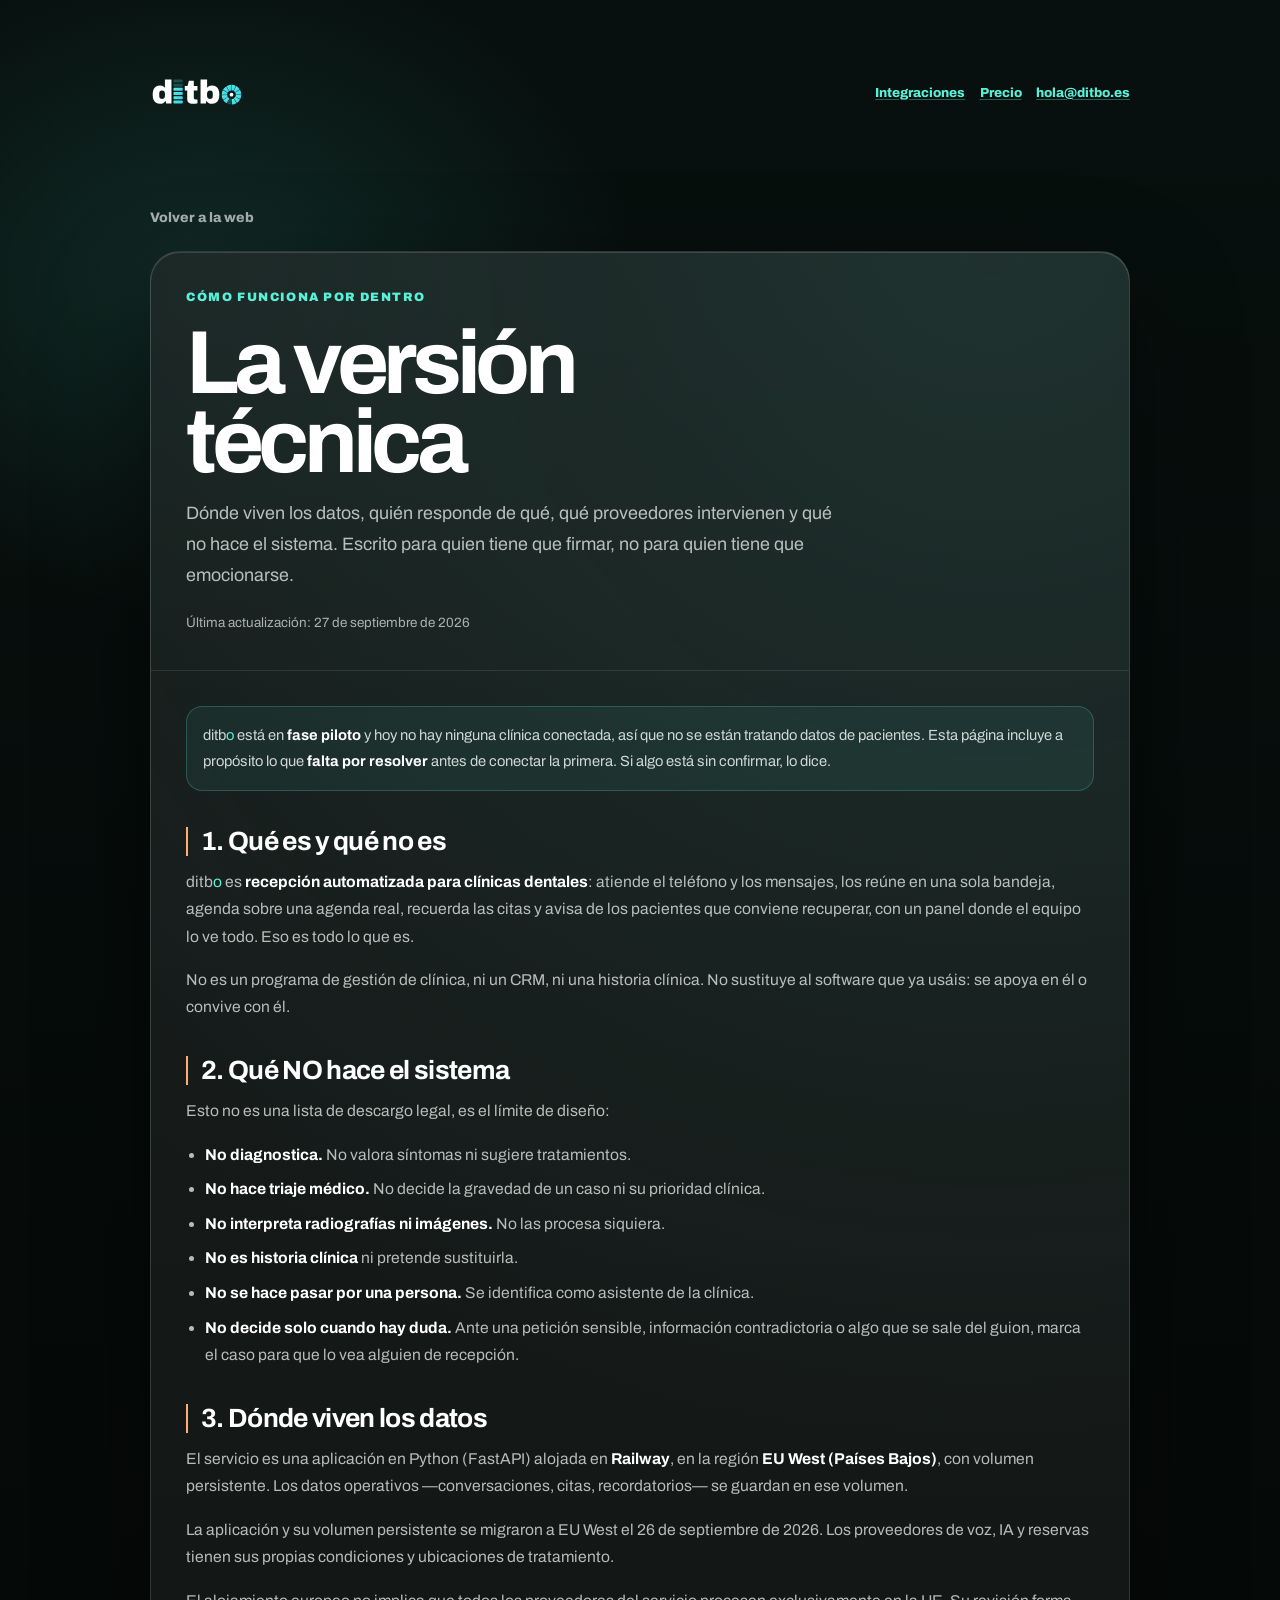
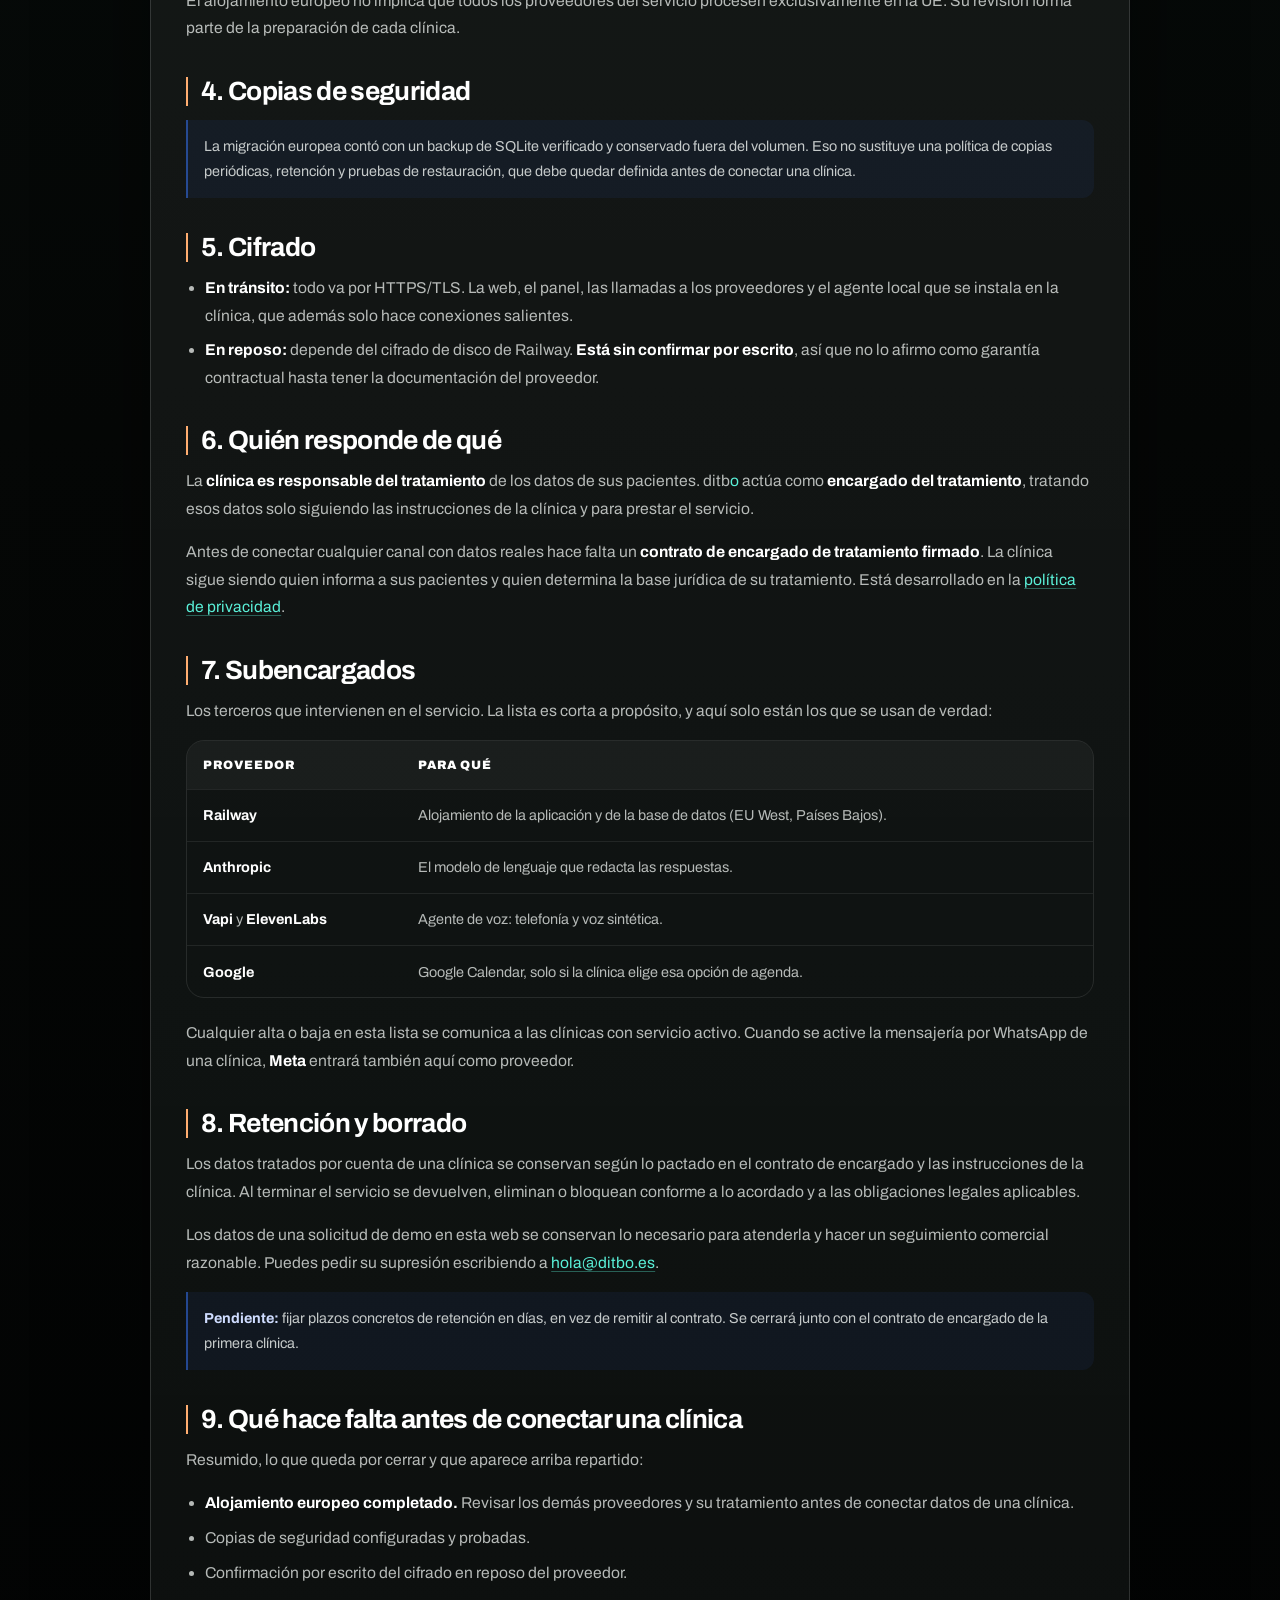
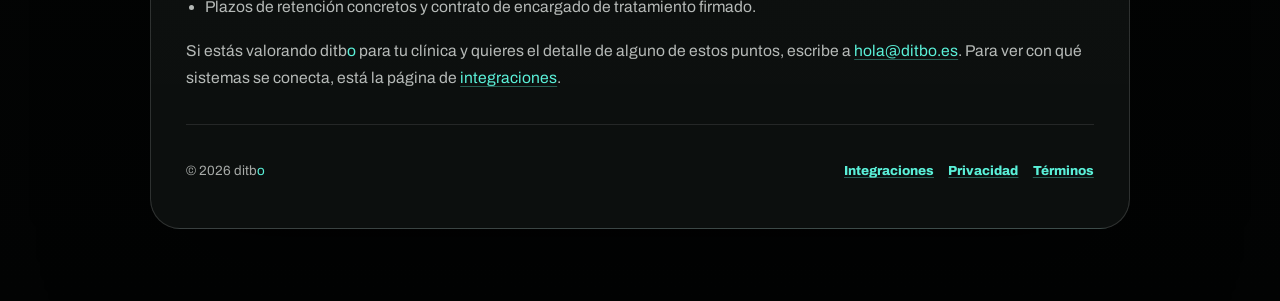
==== commit 5821fc64: "ditbo: el correo de contacto pasa a hola@ditbo.es Web, páginas legales y datos estructurados usan ho" ====
--- a/como-funciona.html
+++ b/como-funciona.html
@@ -41,7 +41,7 @@
       <div class="legal-links">
         <a href="integraciones.html">Integraciones</a>
         <a href="index.html#precio">Precio</a>
-        <a href="mailto:hola@aitomat.es">hola@aitomat.es</a>
+        <a href="mailto:hola@ditbo.es">hola@ditbo.es</a>
       </div>
     </nav>
 
@@ -110,7 +110,7 @@
 
         <h2>8. Retención y borrado</h2>
         <p>Los datos tratados por cuenta de una clínica se conservan según lo pactado en el contrato de encargado y las instrucciones de la clínica. Al terminar el servicio se devuelven, eliminan o bloquean conforme a lo acordado y a las obligaciones legales aplicables.</p>
-        <p>Los datos de una solicitud de demo en esta web se conservan lo necesario para atenderla y hacer un seguimiento comercial razonable. Puedes pedir su supresión escribiendo a <a href="mailto:hola@aitomat.es">hola@aitomat.es</a>.</p>
+        <p>Los datos de una solicitud de demo en esta web se conservan lo necesario para atenderla y hacer un seguimiento comercial razonable. Puedes pedir su supresión escribiendo a <a href="mailto:hola@ditbo.es">hola@ditbo.es</a>.</p>
         <p class="int-falta"><strong>Pendiente:</strong> fijar plazos concretos de retención en días, en vez de remitir al contrato. Se cerrará junto con el contrato de encargado de la primera clínica.</p>
 
         <h2>9. Qué hace falta antes de conectar una clínica</h2>
@@ -121,7 +121,7 @@
           <li>Confirmación por escrito del cifrado en reposo del proveedor.</li>
           <li>Plazos de retención concretos y contrato de encargado de tratamiento firmado.</li>
         </ul>
-        <p>Si estás valorando <span class="marca">ditb<span class="b-ai">o</span></span> para tu clínica y quieres el detalle de alguno de estos puntos, escribe a <a href="mailto:hola@aitomat.es">hola@aitomat.es</a>. Para ver con qué sistemas se conecta, está la página de <a href="integraciones.html">integraciones</a>.</p>
+        <p>Si estás valorando <span class="marca">ditb<span class="b-ai">o</span></span> para tu clínica y quieres el detalle de alguno de estos puntos, escribe a <a href="mailto:hola@ditbo.es">hola@ditbo.es</a>. Para ver con qué sistemas se conecta, está la página de <a href="integraciones.html">integraciones</a>.</p>
 
         <footer class="legal-footer">
           <span>© 2026 <span class="marca">ditb<span class="b-ai">o</span></span></span>
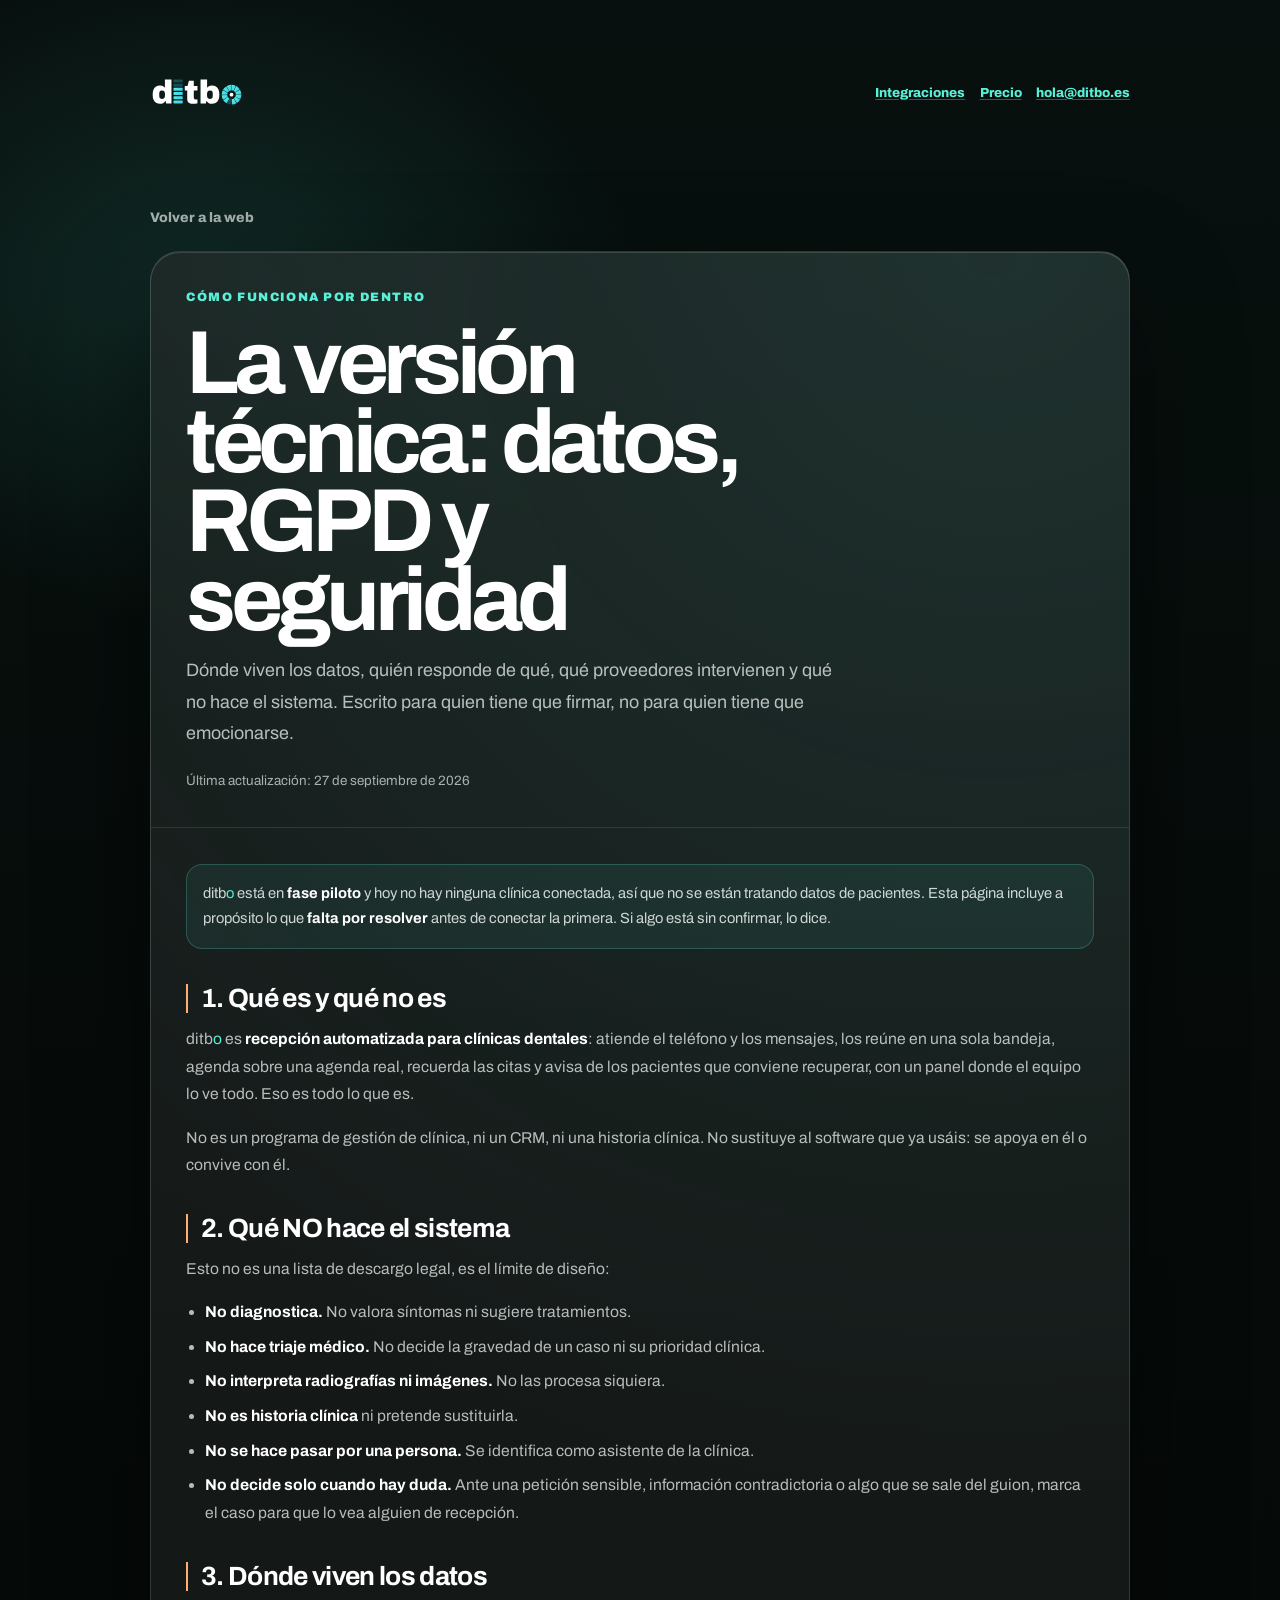
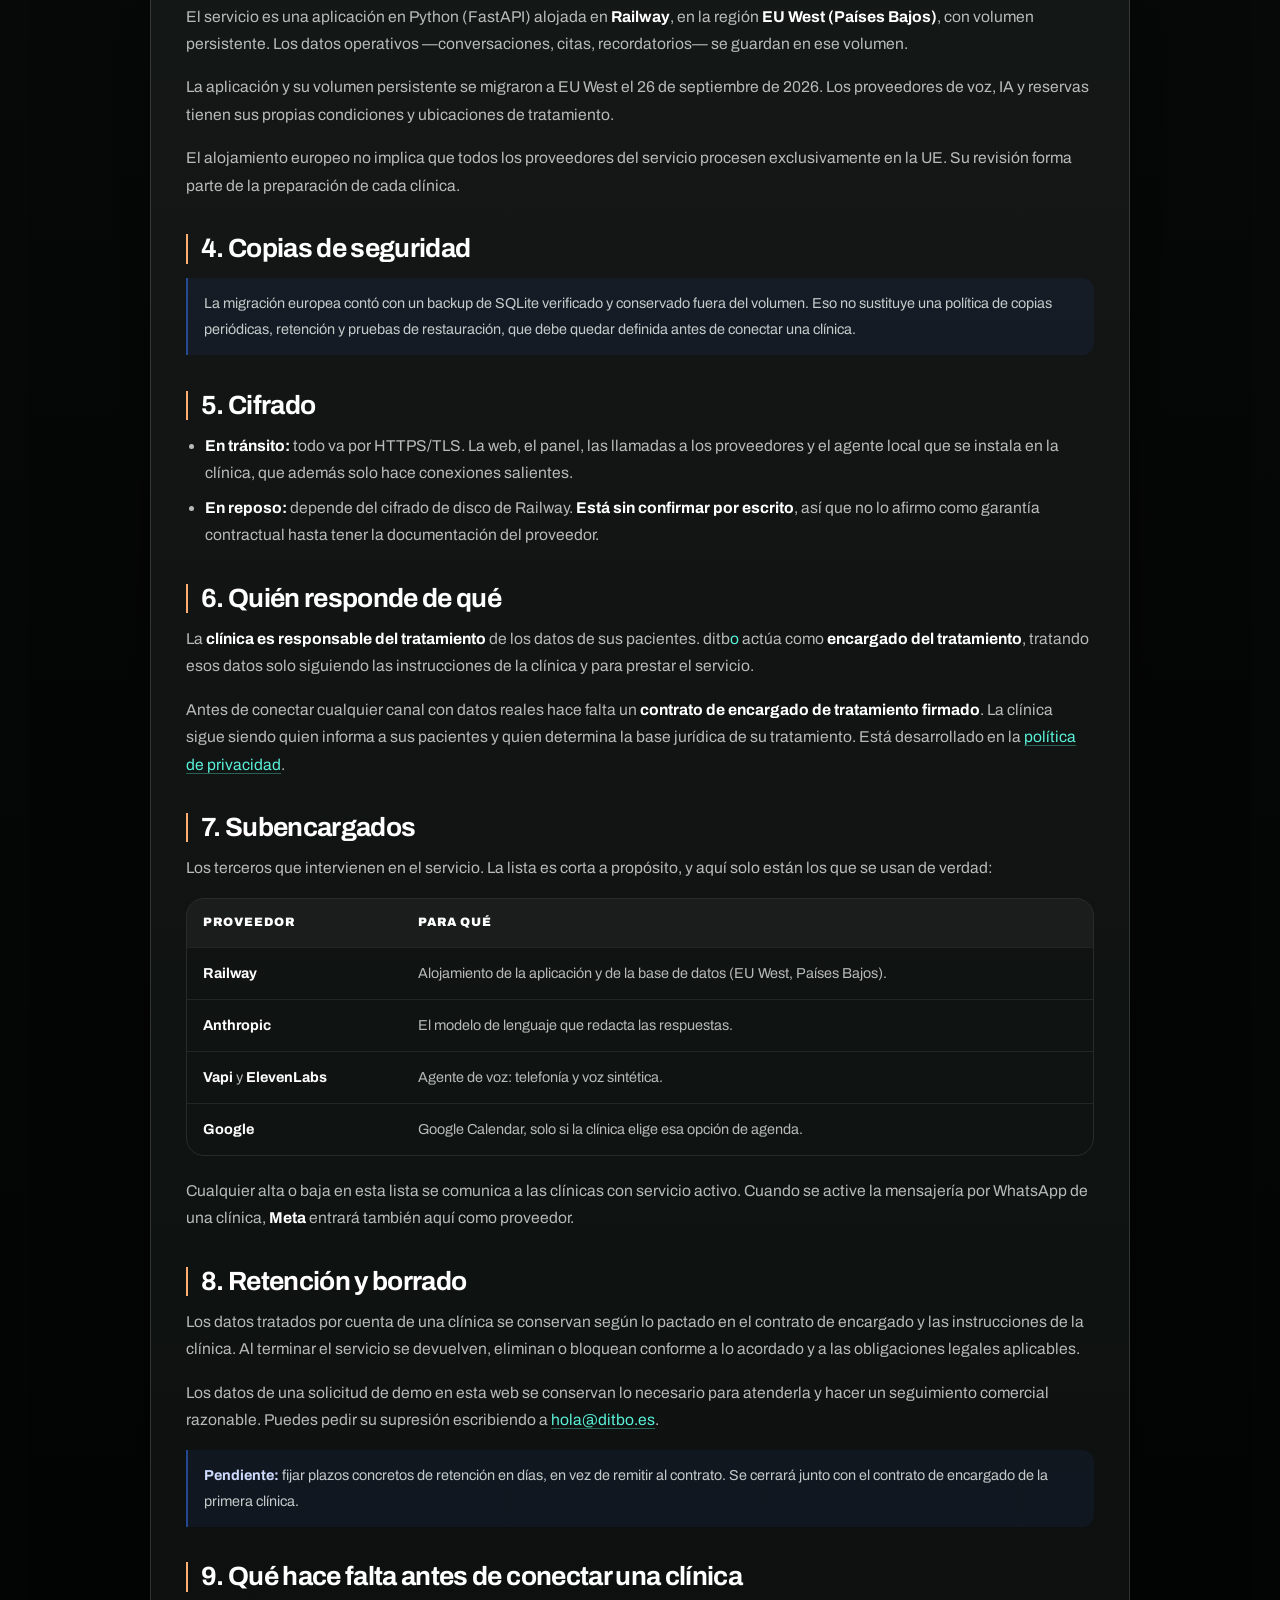
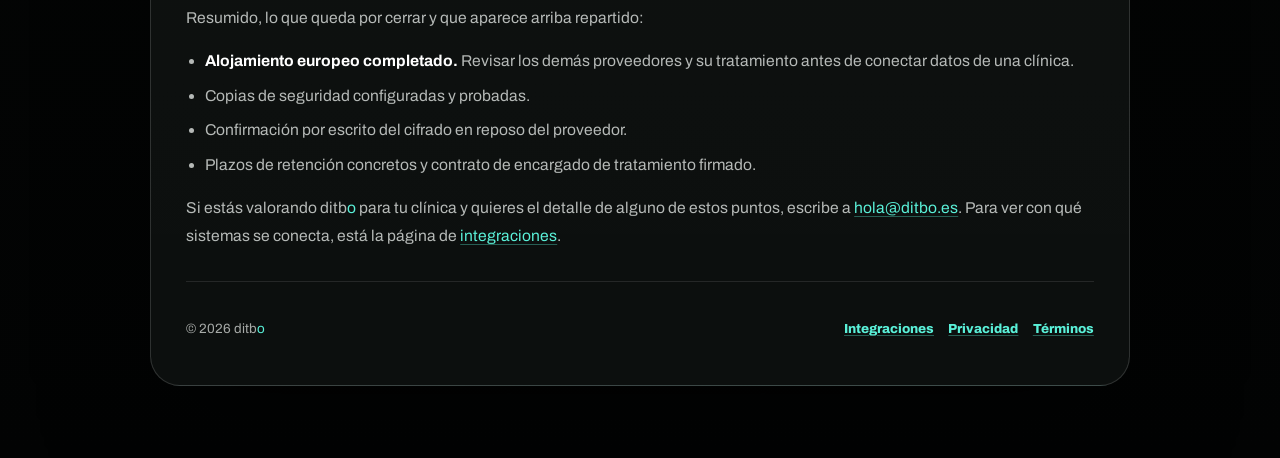
==== commit 80892976: "web: SEO on-page (titles, meta, H1, JSON-LD) + clave IndexNow" ====
--- a/como-funciona.html
+++ b/como-funciona.html
@@ -4,11 +4,12 @@
   <meta charset="UTF-8">
   <meta name="viewport" content="width=device-width, initial-scale=1.0, viewport-fit=cover">
   <link rel="preload" href="fonts/archivo-normal-latin.woff2" as="font" type="font/woff2" crossorigin>
-  <title>Cómo funciona por dentro - ditbo</title>
+  <title>Cómo funciona ditbo: datos, RGPD y seguridad | ditbo</title>
   <meta name="description" content="Dónde se alojan los datos, cifrado, responsable y encargado del tratamiento, subencargados, retención y qué NO hace el sistema. La versión técnica, para quien tiene que firmar.">
   <meta name="theme-color" content="#050706">
   <link rel="canonical" href="https://ditbo.es/como-funciona.html">
-  <meta property="og:title" content="Cómo funciona por dentro - ditbo">
+  <script type="application/ld+json">{"@context":"https://schema.org","@type":"BreadcrumbList","itemListElement":[{"@type":"ListItem","position":1,"name":"Inicio","item":"https://ditbo.es/"},{"@type":"ListItem","position":2,"name":"Cómo funciona","item":"https://ditbo.es/como-funciona.html"}]}</script>
+  <meta property="og:title" content="Cómo funciona ditbo: datos, RGPD y seguridad | ditbo">
   <meta property="og:description" content="Dónde viven los datos, quién es responsable y quién encargado, qué proveedores intervienen y qué no hace el sistema.">
   <meta property="og:type" content="website">
   <meta property="og:url" content="https://ditbo.es/como-funciona.html">
@@ -50,7 +51,7 @@
     <article class="legal-doc">
       <header class="legal-head">
         <p class="legal-kicker">Cómo funciona por dentro</p>
-        <h1>La versión técnica</h1>
+        <h1>La versión técnica: datos, RGPD y seguridad</h1>
         <p class="legal-lead">Dónde viven los datos, quién responde de qué, qué proveedores intervienen y qué no hace el sistema. Escrito para quien tiene que firmar, no para quien tiene que emocionarse.</p>
         <p class="legal-updated">Última actualización: 27 de septiembre de 2026</p>
       </header>
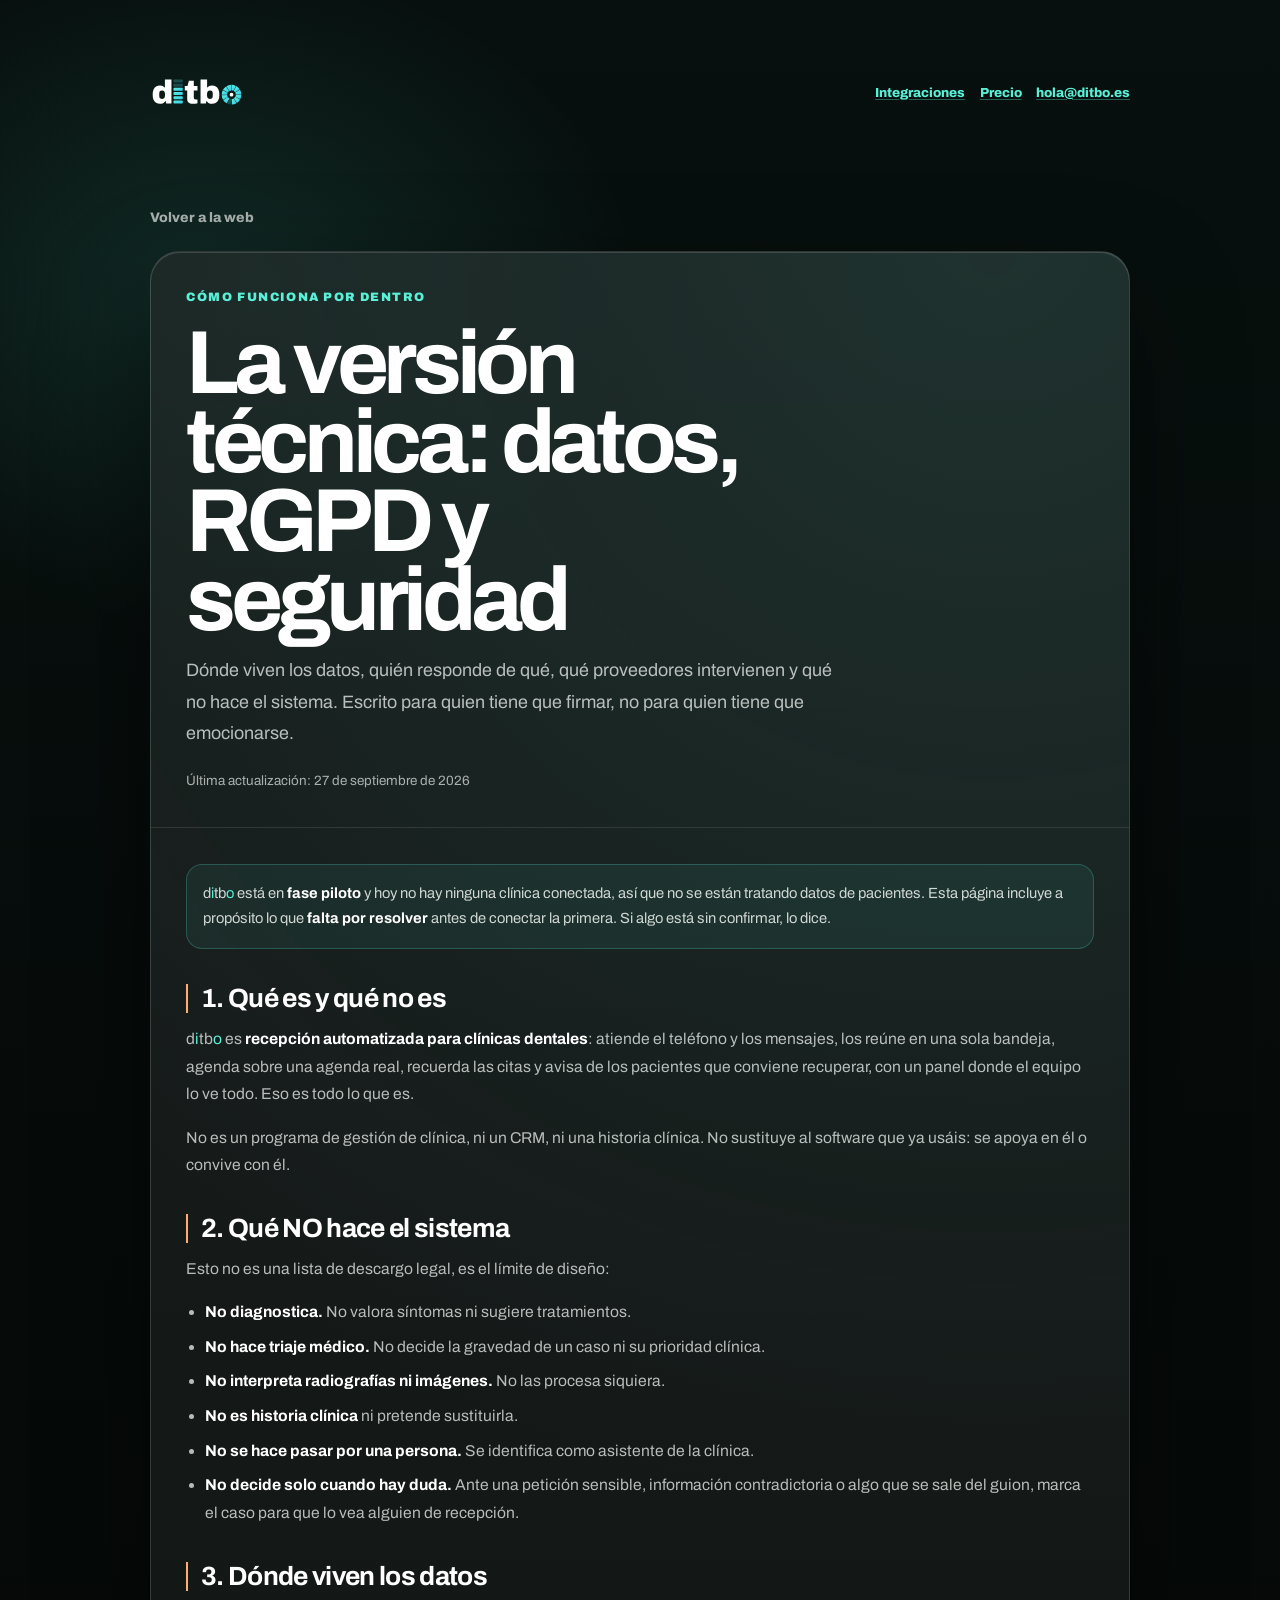
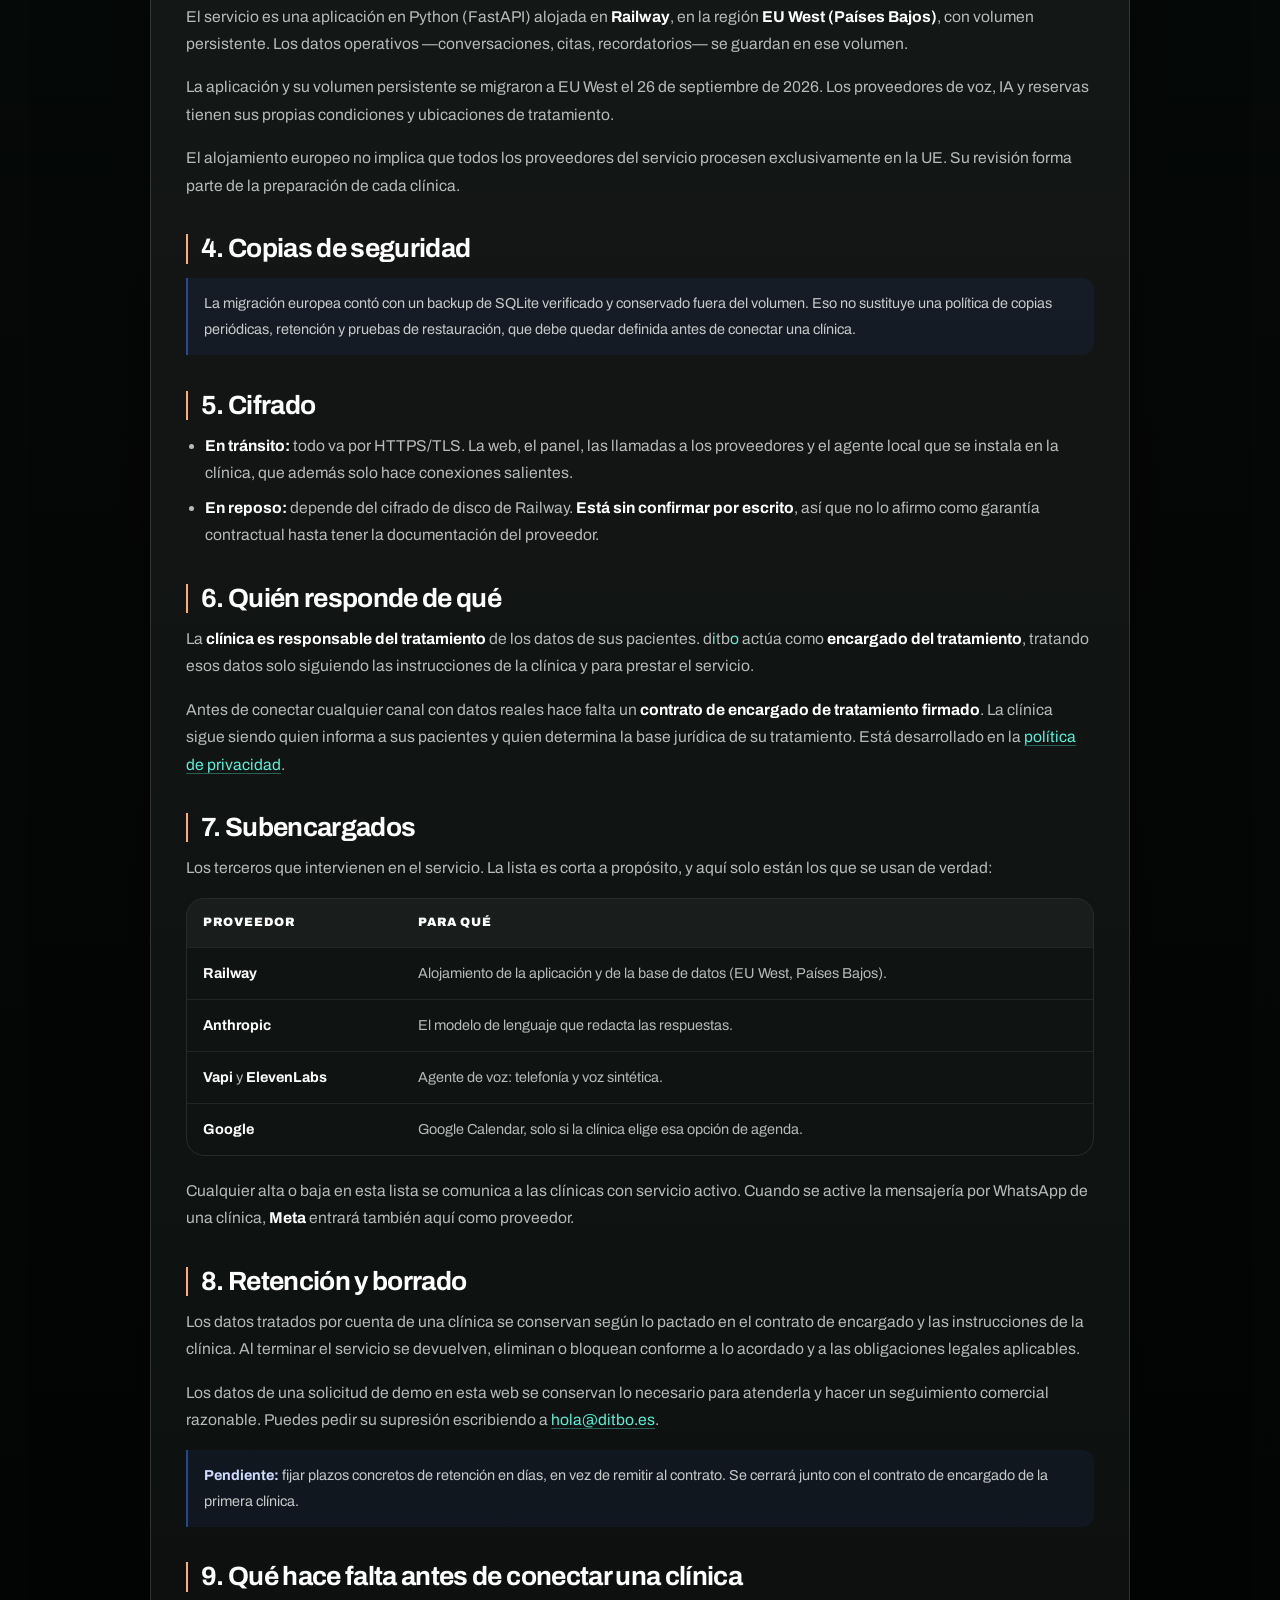
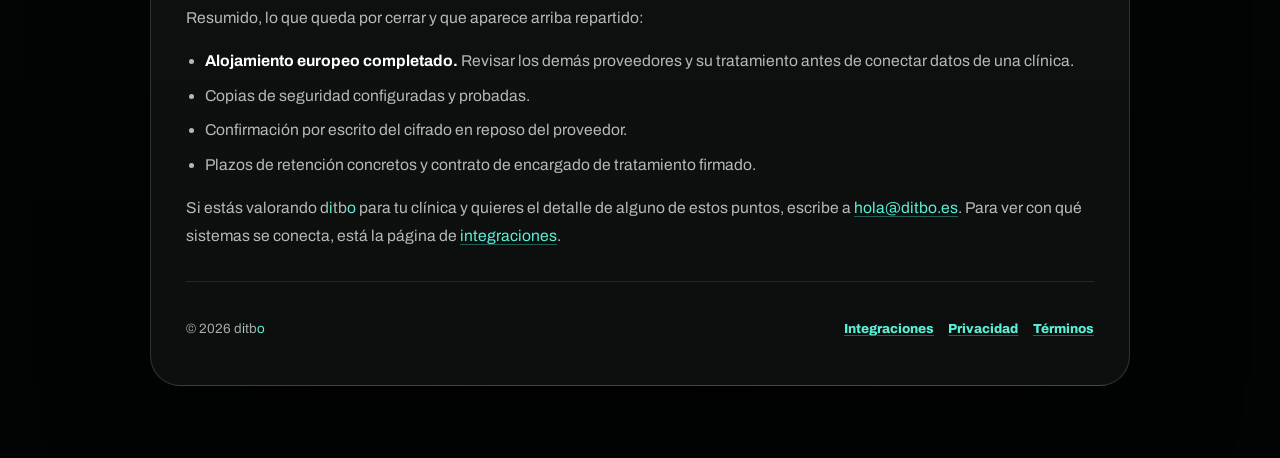
==== commit d9e2bc15: "web: tarjeta de flujo destacada y marca con i/o en aqua" ====
--- a/como-funciona.html
+++ b/como-funciona.html
@@ -7,6 +7,7 @@
   <title>Cómo funciona ditbo: datos, RGPD y seguridad | ditbo</title>
   <meta name="description" content="Dónde se alojan los datos, cifrado, responsable y encargado del tratamiento, subencargados, retención y qué NO hace el sistema. La versión técnica, para quien tiene que firmar.">
   <meta name="theme-color" content="#050706">
+  <meta name="robots" content="index, follow, max-image-preview:large">
   <link rel="canonical" href="https://ditbo.es/como-funciona.html">
   <script type="application/ld+json">{"@context":"https://schema.org","@type":"BreadcrumbList","itemListElement":[{"@type":"ListItem","position":1,"name":"Inicio","item":"https://ditbo.es/"},{"@type":"ListItem","position":2,"name":"Cómo funciona","item":"https://ditbo.es/como-funciona.html"}]}</script>
   <meta property="og:title" content="Cómo funciona ditbo: datos, RGPD y seguridad | ditbo">
@@ -27,13 +28,14 @@
   <meta name="twitter:image:alt" content="ditbo, recepción automatizada para clínicas dentales">
   <link rel="icon" href="/favicon.ico" sizes="any">
   <link rel="icon" type="image/png" sizes="48x48" href="/assets/brand/favicon-48.png">
+  <link rel="icon" type="image/png" sizes="192x192" href="/assets/brand/icon-192.png">
   <link rel="icon" type="image/svg+xml" href="/brand/icono/icono-ditbo.svg">
   <link rel="apple-touch-icon" sizes="180x180" href="/assets/brand/apple-touch-icon.png">
   <link rel="manifest" href="site.webmanifest">
-  <link rel="stylesheet" href="legal/legal.css?v=20261116-ditbo">
-  <link rel="stylesheet" href="css/paginas.css?v=20261116-ditbo">
+  <link rel="stylesheet" href="legal/legal.css?v=20261117-marca">
+  <link rel="stylesheet" href="css/paginas.css?v=20261117-marca">
   <link rel="stylesheet" href="css/fonts.css?v=20260928-mobile-proportions">
-  <link rel="stylesheet" href="css/refresh.css?v=20261116-ditbo">
+  <link rel="stylesheet" href="css/refresh.css?v=20261117-marca">
 </head>
 <body>
   <main class="legal-shell">
@@ -58,11 +60,11 @@
 
       <div class="legal-body">
         <p class="notice">
-          <span class="marca">ditb<span class="b-ai">o</span></span> está en <strong>fase piloto</strong> y hoy no hay ninguna clínica conectada, así que no se están tratando datos de pacientes. Esta página incluye a propósito lo que <strong>falta por resolver</strong> antes de conectar la primera. Si algo está sin confirmar, lo dice.
+          <span class="marca">d<span class="b-ai">i</span>tb<span class="b-ai">o</span></span> está en <strong>fase piloto</strong> y hoy no hay ninguna clínica conectada, así que no se están tratando datos de pacientes. Esta página incluye a propósito lo que <strong>falta por resolver</strong> antes de conectar la primera. Si algo está sin confirmar, lo dice.
         </p>
 
         <h2>1. Qué es y qué no es</h2>
-        <p><span class="marca">ditb<span class="b-ai">o</span></span> es <strong>recepción automatizada para clínicas dentales</strong>: atiende el teléfono y los mensajes, los reúne en una sola bandeja, agenda sobre una agenda real, recuerda las citas y avisa de los pacientes que conviene recuperar, con un panel donde el equipo lo ve todo. Eso es todo lo que es.</p>
+        <p><span class="marca">d<span class="b-ai">i</span>tb<span class="b-ai">o</span></span> es <strong>recepción automatizada para clínicas dentales</strong>: atiende el teléfono y los mensajes, los reúne en una sola bandeja, agenda sobre una agenda real, recuerda las citas y avisa de los pacientes que conviene recuperar, con un panel donde el equipo lo ve todo. Eso es todo lo que es.</p>
         <p>No es un programa de gestión de clínica, ni un CRM, ni una historia clínica. No sustituye al software que ya usáis: se apoya en él o convive con él.</p>
 
         <h2>2. Qué NO hace el sistema</h2>
@@ -91,7 +93,7 @@
         </ul>
 
         <h2>6. Quién responde de qué</h2>
-        <p>La <strong>clínica es responsable del tratamiento</strong> de los datos de sus pacientes. <span class="marca">ditb<span class="b-ai">o</span></span> actúa como <strong>encargado del tratamiento</strong>, tratando esos datos solo siguiendo las instrucciones de la clínica y para prestar el servicio.</p>
+        <p>La <strong>clínica es responsable del tratamiento</strong> de los datos de sus pacientes. <span class="marca">d<span class="b-ai">i</span>tb<span class="b-ai">o</span></span> actúa como <strong>encargado del tratamiento</strong>, tratando esos datos solo siguiendo las instrucciones de la clínica y para prestar el servicio.</p>
         <p>Antes de conectar cualquier canal con datos reales hace falta un <strong>contrato de encargado de tratamiento firmado</strong>. La clínica sigue siendo quien informa a sus pacientes y quien determina la base jurídica de su tratamiento. Está desarrollado en la <a href="legal/privacidad.html">política de privacidad</a>.</p>
 
         <h2>7. Subencargados</h2>
@@ -122,10 +124,10 @@
           <li>Confirmación por escrito del cifrado en reposo del proveedor.</li>
           <li>Plazos de retención concretos y contrato de encargado de tratamiento firmado.</li>
         </ul>
-        <p>Si estás valorando <span class="marca">ditb<span class="b-ai">o</span></span> para tu clínica y quieres el detalle de alguno de estos puntos, escribe a <a href="mailto:hola@ditbo.es">hola@ditbo.es</a>. Para ver con qué sistemas se conecta, está la página de <a href="integraciones.html">integraciones</a>.</p>
+        <p>Si estás valorando <span class="marca">d<span class="b-ai">i</span>tb<span class="b-ai">o</span></span> para tu clínica y quieres el detalle de alguno de estos puntos, escribe a <a href="mailto:hola@ditbo.es">hola@ditbo.es</a>. Para ver con qué sistemas se conecta, está la página de <a href="integraciones.html">integraciones</a>.</p>
 
         <footer class="legal-footer">
-          <span>© 2026 <span class="marca">ditb<span class="b-ai">o</span></span></span>
+          <span>© 2026 <span class="marca">d<span class="b-ai">i</span>tb<span class="b-ai">o</span></span></span>
           <div class="legal-links">
             <a href="integraciones.html">Integraciones</a>
             <a href="legal/privacidad.html">Privacidad</a>
--- a/legal/legal.css
+++ b/legal/legal.css
@@ -239,7 +239,7 @@
   h1 { font-size: clamp(2.6rem, 16vw, 4.2rem); }
 }
 
-/* El nombre no se parte al final de una linea. La «o» aqua la pinta .b-ai. */
+/* El nombre no se parte al final de una linea. La «i» y la «o» aqua las pinta .b-ai. */
 .marca { white-space: nowrap; }
 
 /* ── Movil: menos relleno anidado y enlaces pulsables ────────────────────────
--- a/css/paginas.css
+++ b/css/paginas.css
@@ -8,7 +8,7 @@
 */
 
 /* ── Marca dentro de texto corrido ─────────────────────────────────────────
-   «ditbo» se compone como el logo: «ditb» + la «o» en aqua (.b-ai), igual que
+   «ditbo» se compone como el logo: la «i» y la «o» en aqua (.b-ai), igual que
    en la landing (brandify, landing.js; web/CLAUDE.md §2). Aquí solo hace falta
    evitar que el nombre se parta al final de una línea.
    El aqua no se confunde con un enlace porque en esta plantilla los enlaces van
--- a/css/refresh.css
+++ b/css/refresh.css
@@ -3748,3 +3748,32 @@
 /* HERO v2: su CSS va inline en index.html (<style id="hero-critical">) para
    que el hero no dependa de esta hoja asíncrona (sin ella, la mano salía a
    1040 px y saltaba al llegar la hoja: CLS ~1). */
+
+/* v9 · #flujo: la tarjeta «Conversación en curso» se destaca como resumen del
+   flujo (Entrada → Contexto → Salida). Solo escritorio, donde se muestra. */
+@media (min-width: 981px) {
+  #flujo .story-context {
+    position: relative; z-index: 9; isolation: isolate; /* por encima de la sombra del móvil (z 8) */ gap: 16px; max-width: 430px; width: 100%;
+    padding: 22px 22px 20px; border-radius: 18px;
+    border: 1px solid rgba(90, 240, 216, .22);
+    background: linear-gradient(180deg, rgba(90, 240, 216, .07), rgba(255, 255, 255, .02) 70%);
+    box-shadow: 0 0 0 1px rgba(255, 255, 255, .03) inset, 0 24px 70px -30px rgba(90, 240, 216, .35);
+  }
+  #flujo .story-context > p { color: var(--aqua); font-size: .7rem; letter-spacing: .16em; }
+  #flujo .story-context > p span { animation: ctx-pulse 2.4s ease-out infinite; }
+  #flujo .story-context > strong { color: #fff; font-size: 1.32rem; line-height: 1.25; letter-spacing: -.01em; text-wrap: balance; }
+  #flujo .story-context dl { gap: 14px; }
+  #flujo .story-context dl div {
+    position: relative; padding: 11px 8px 10px; border-radius: 11px; border-top: 0;
+    border: 1px solid rgba(90, 240, 216, .2); background: rgba(90, 240, 216, .06);
+  }
+  #flujo .story-context dl div:not(:last-child)::after {
+    content: "→"; position: absolute; right: -12px; top: 50%; transform: translateY(-50%);
+    color: var(--aqua); font-size: .75rem; line-height: 1; opacity: .8;
+  }
+  #flujo .story-context dl div:last-child { border-color: rgba(90, 240, 216, .45); background: rgba(90, 240, 216, .11); }
+  #flujo .story-context dt { color: rgba(90, 240, 216, .75); font-size: .58rem; }
+  #flujo .story-context dd { font-size: .86rem; white-space: nowrap; }
+}
+@keyframes ctx-pulse { 0% { box-shadow: 0 0 0 0 rgba(90, 240, 216, .55); } 70%, 100% { box-shadow: 0 0 0 8px rgba(90, 240, 216, 0); } }
+@media (prefers-reduced-motion: reduce) { #flujo .story-context > p span { animation: none; } }
